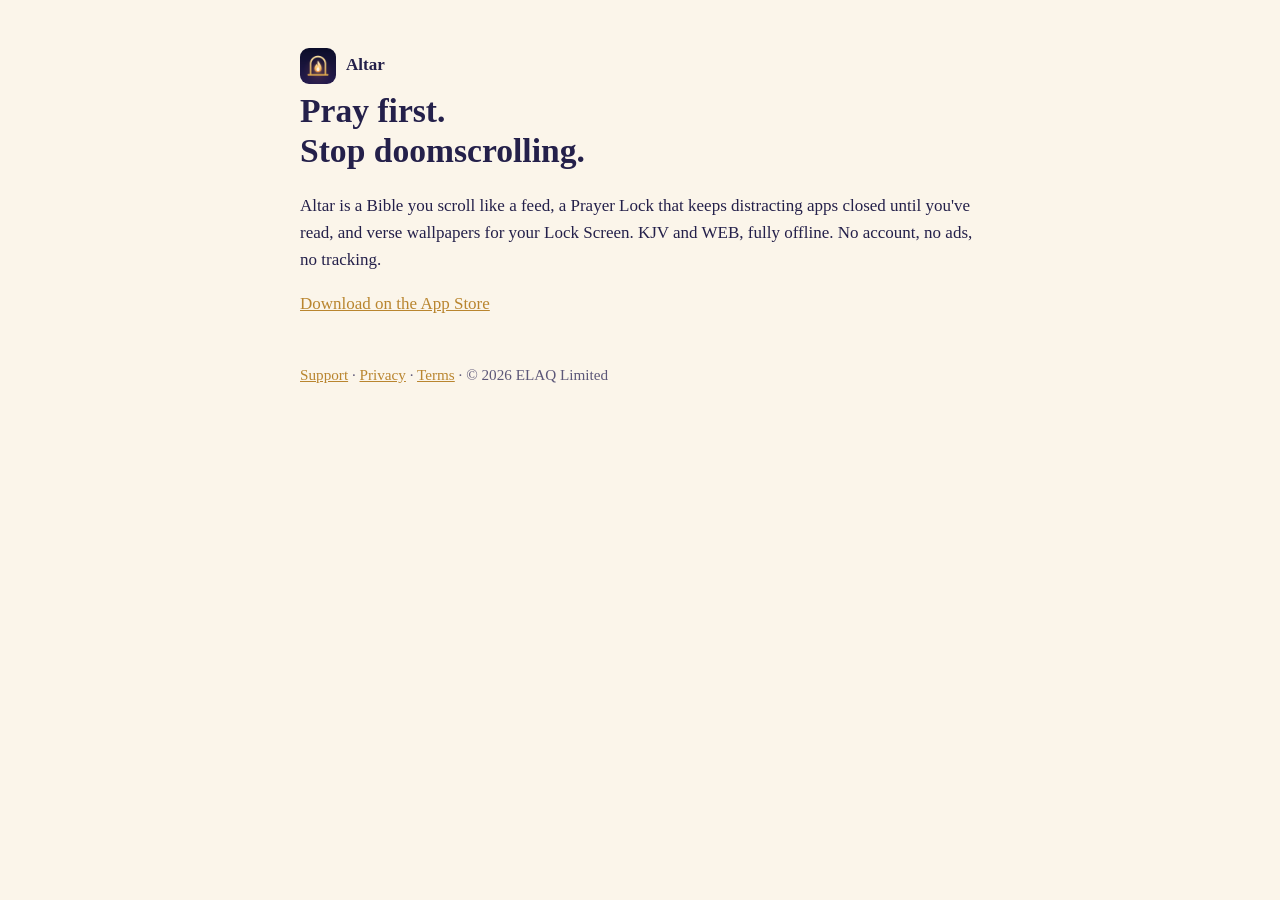
==== index.html @ 343f01c1 "Altar site: landing, support, privacy, terms" ====
<!doctype html><html lang="en"><head><meta charset="utf-8"><meta name="viewport" content="width=device-width,initial-scale=1">
<title>Altar — Pray first. Stop doomscrolling.</title><link rel="icon" href="/icon.png">
<style>
:root{--bg:#FBF5EA;--ink:#24204A;--muted:#5c5778;--gold:#B9852F}
@media (prefers-color-scheme:dark){:root{--bg:#14152E;--ink:#F6EEDC;--muted:#b7b0cf;--gold:#E0A64B}}
body{margin:0;background:var(--bg);color:var(--ink);font:17px/1.6 ui-serif,"New York",Georgia,serif}
main{max-width:680px;margin:0 auto;padding:48px 20px 80px}
h1{font-size:2.1rem;line-height:1.2;margin:.2em 0 .6em}h2{font-size:1.25rem;margin-top:2em}
a{color:var(--gold)}.muted{color:var(--muted);font-size:.95rem}header a{text-decoration:none;color:var(--ink);font-weight:600}
header img{width:36px;height:36px;border-radius:9px;vertical-align:middle;margin-right:10px}
</style></head><body><main><header><a href="/"><img src="/icon.png" alt="">Altar</a></header>
<h1>Pray first.<br>Stop doomscrolling.</h1>
<p>Altar is a Bible you scroll like a feed, a Prayer Lock that keeps distracting apps closed until you've read, and verse wallpapers for your Lock Screen. KJV and WEB, fully offline. No account, no ads, no tracking.</p>
<p><a href="https://apps.apple.com/app/id6820071184">Download on the App Store</a></p>
<p class="muted" style="margin-top:3em"><a href="/support">Support</a> · <a href="/privacy">Privacy</a> · <a href="/terms">Terms</a> · © 2026 ELAQ Limited</p></main></body></html>
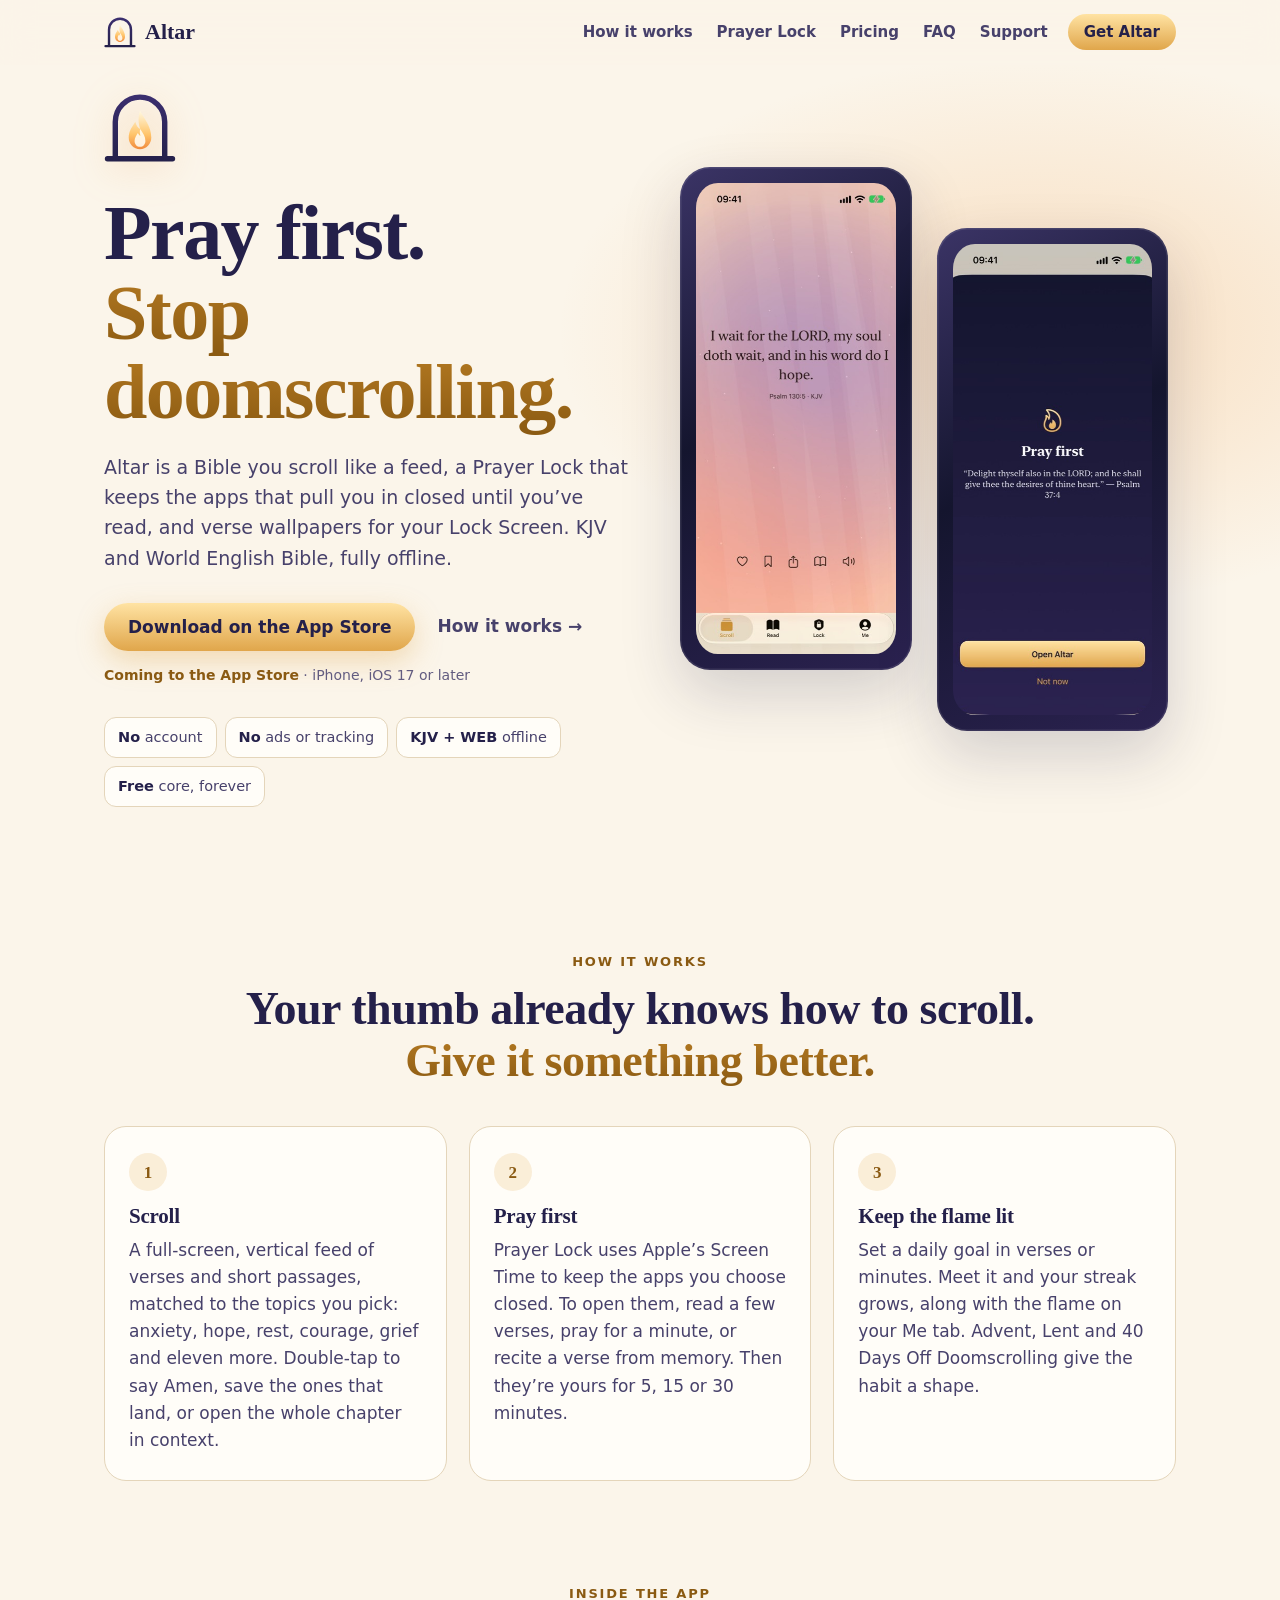
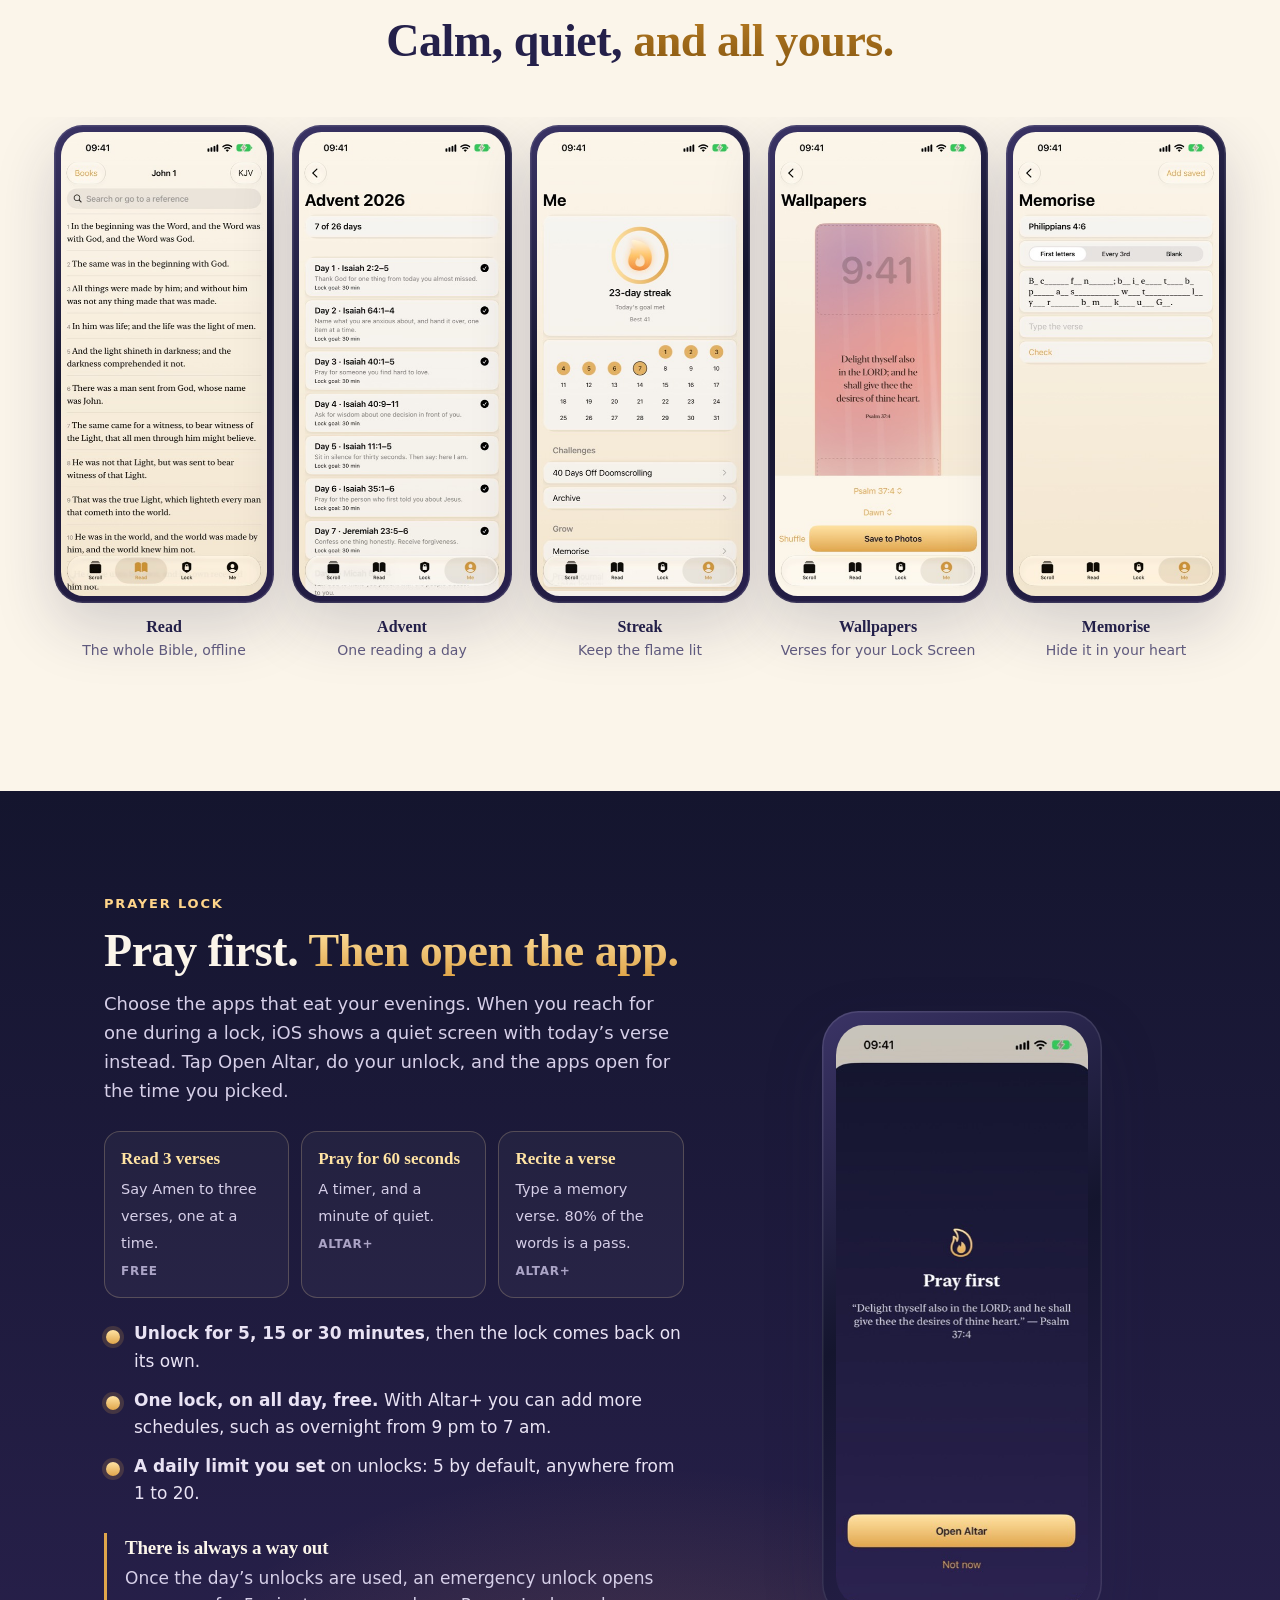
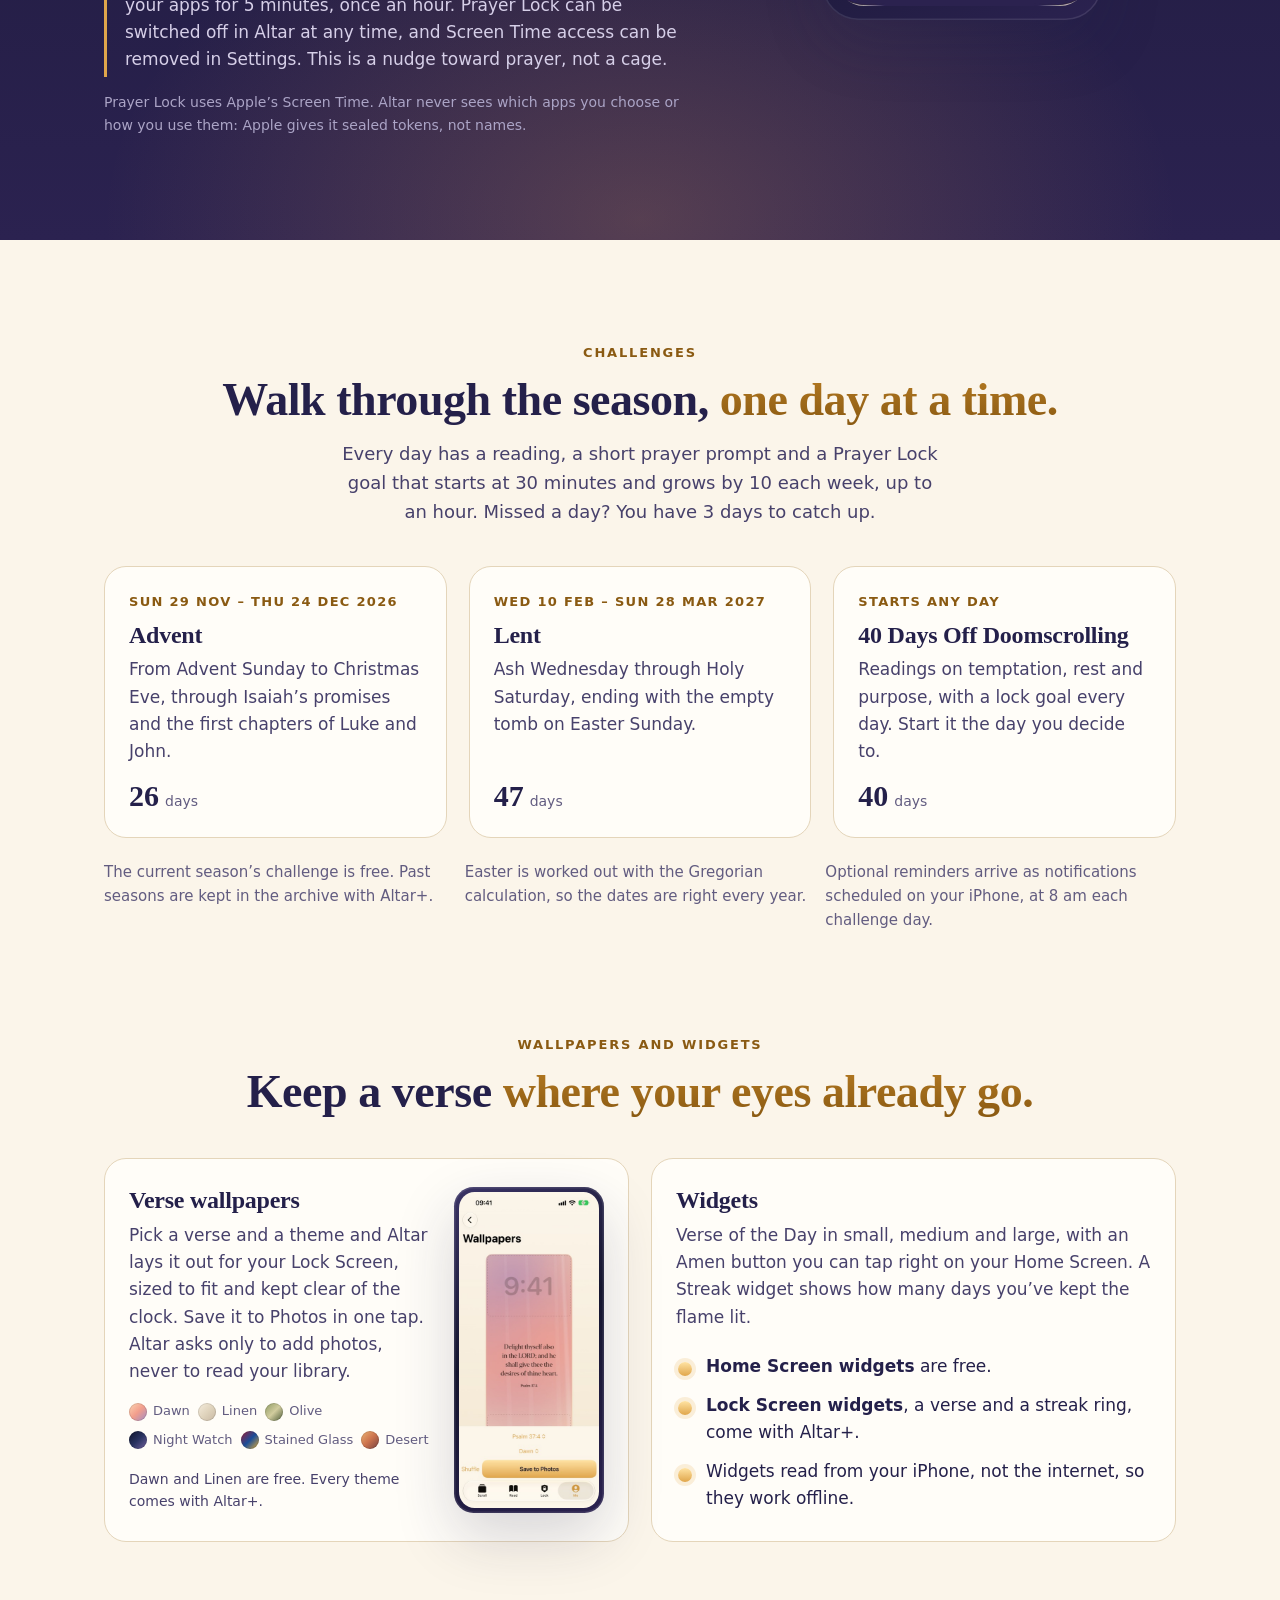
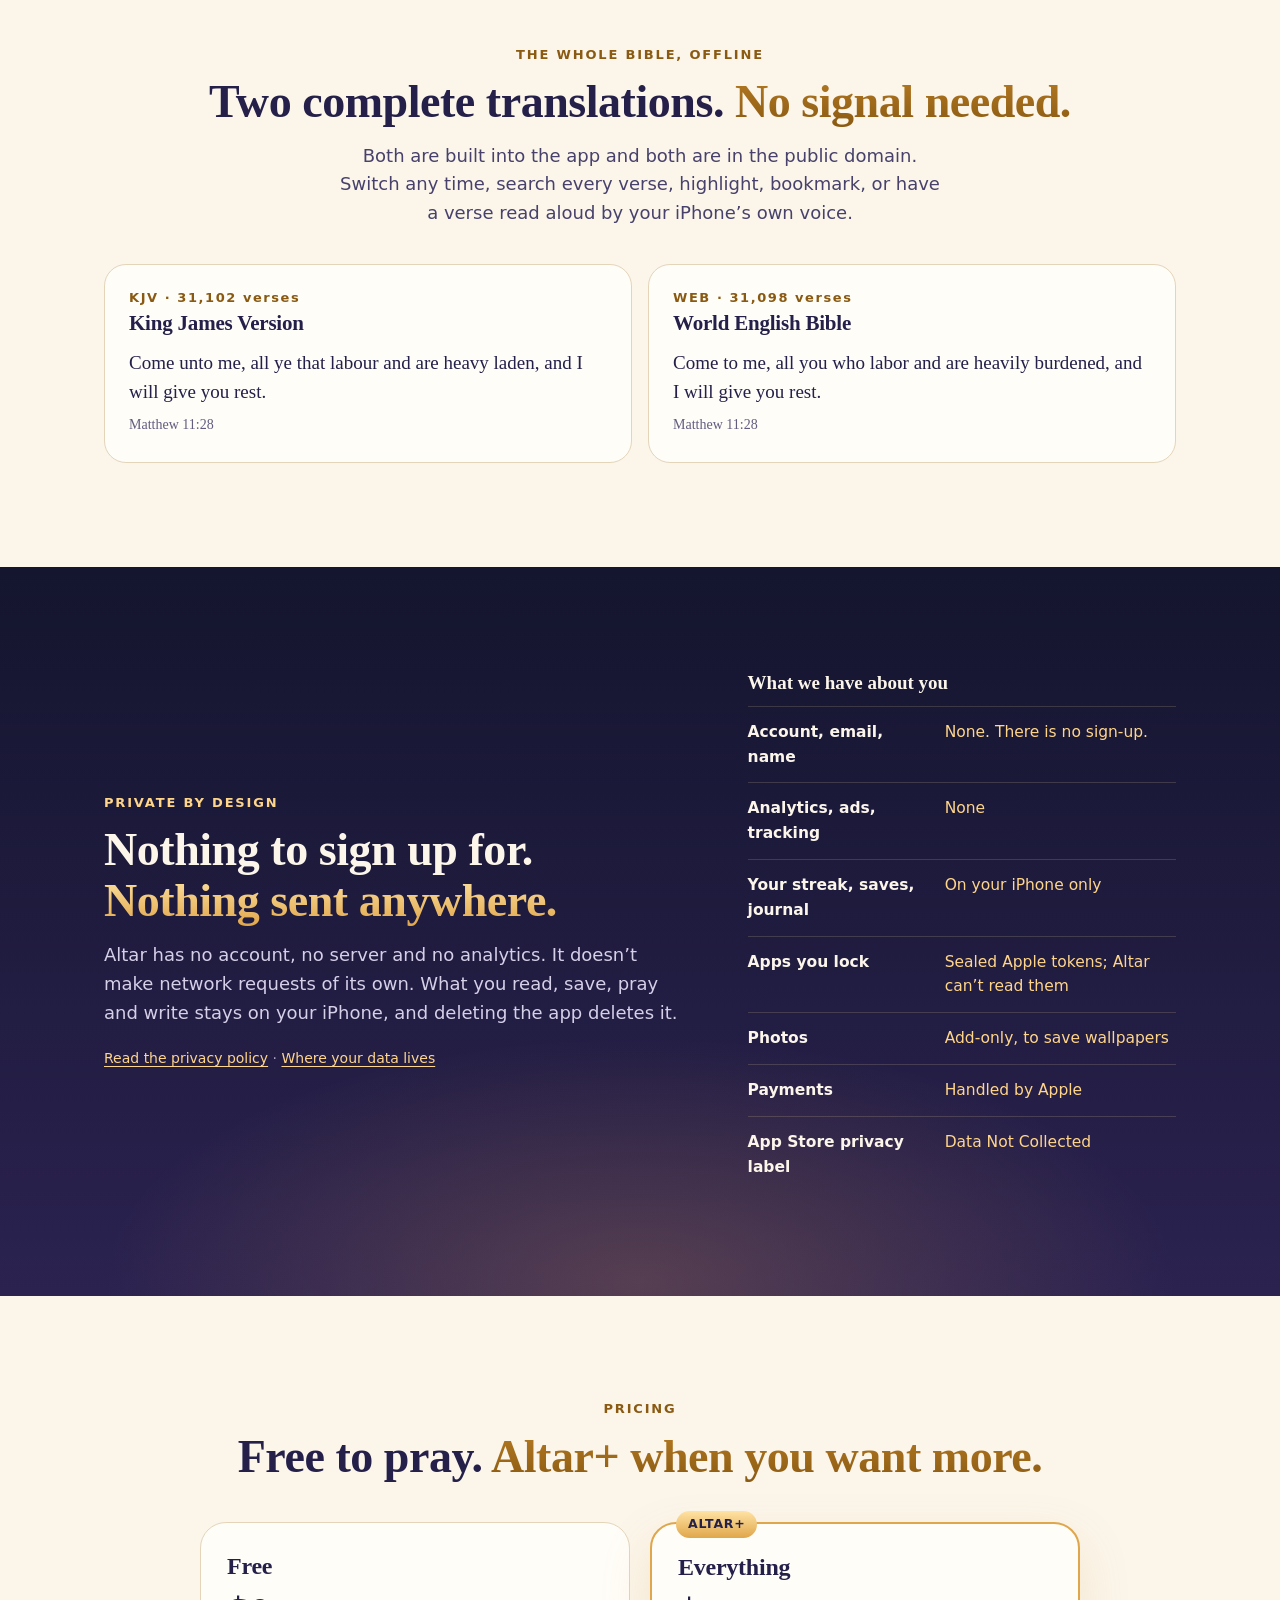
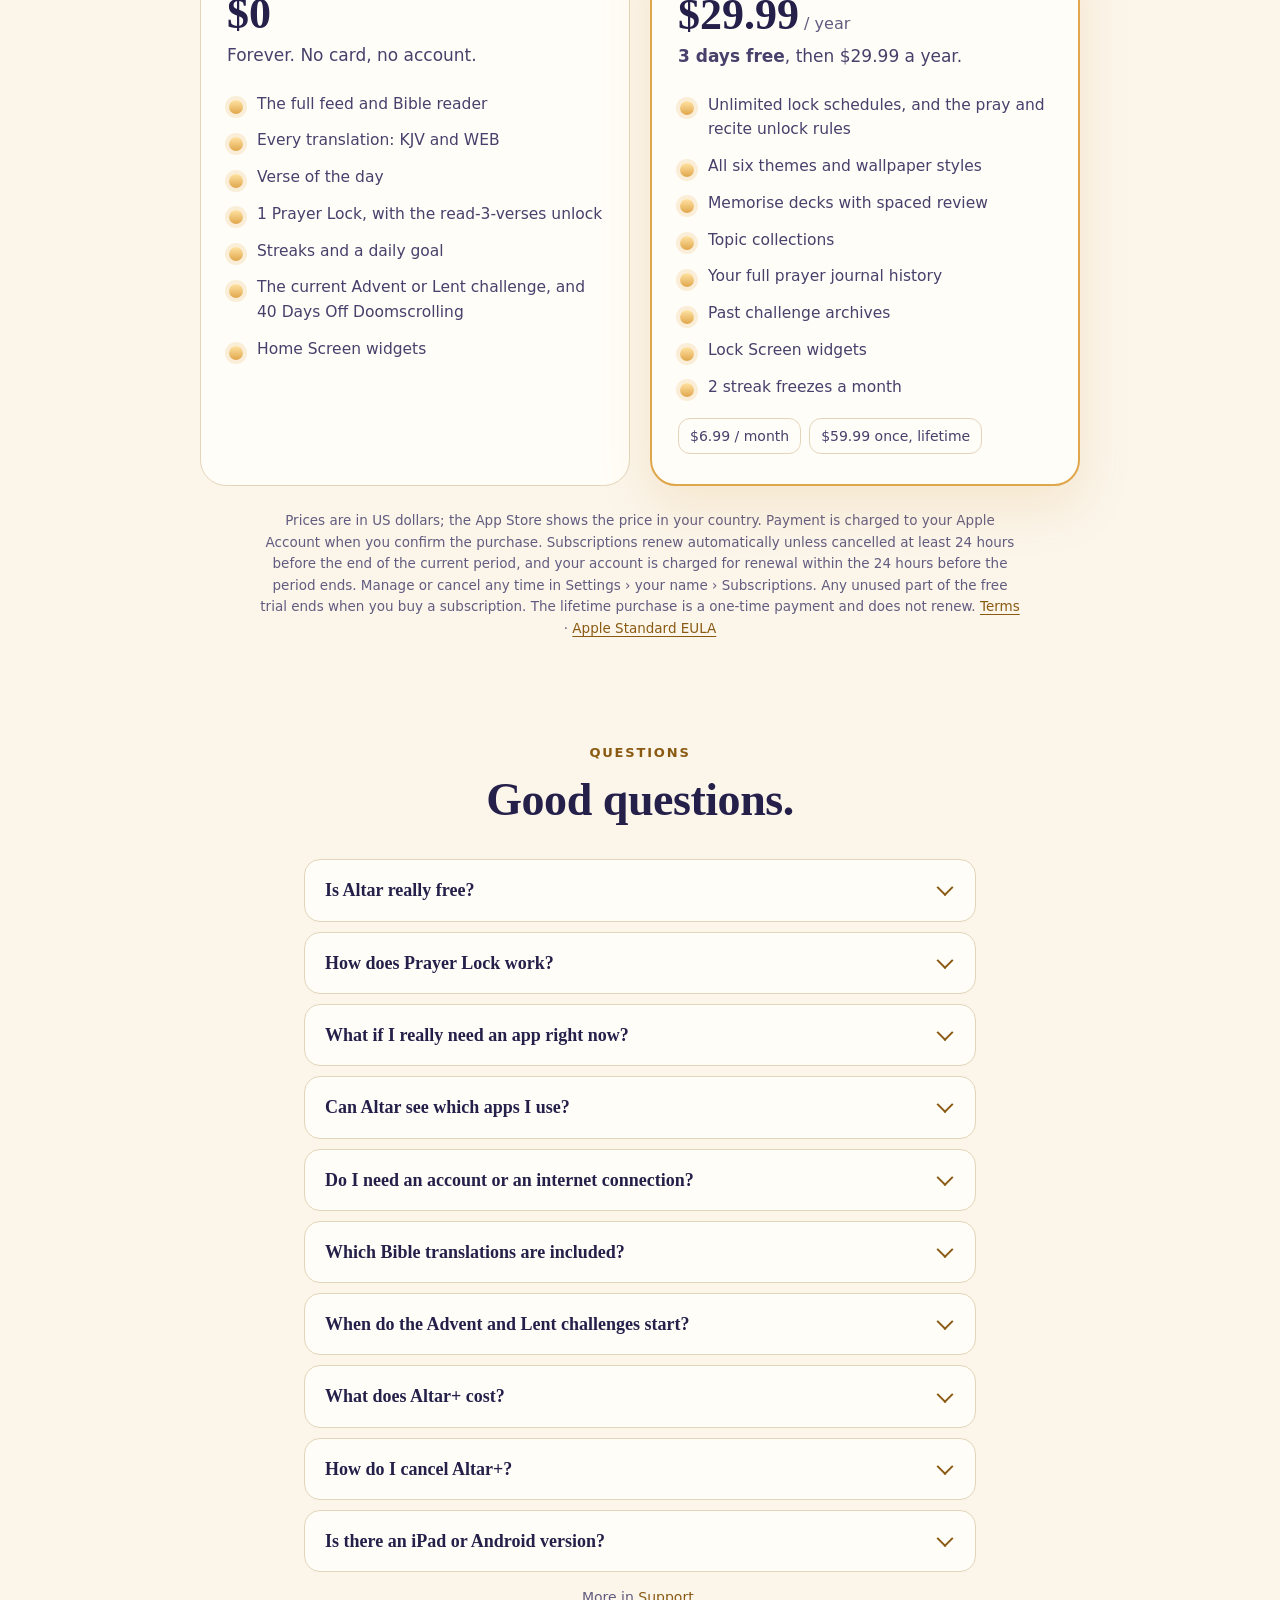
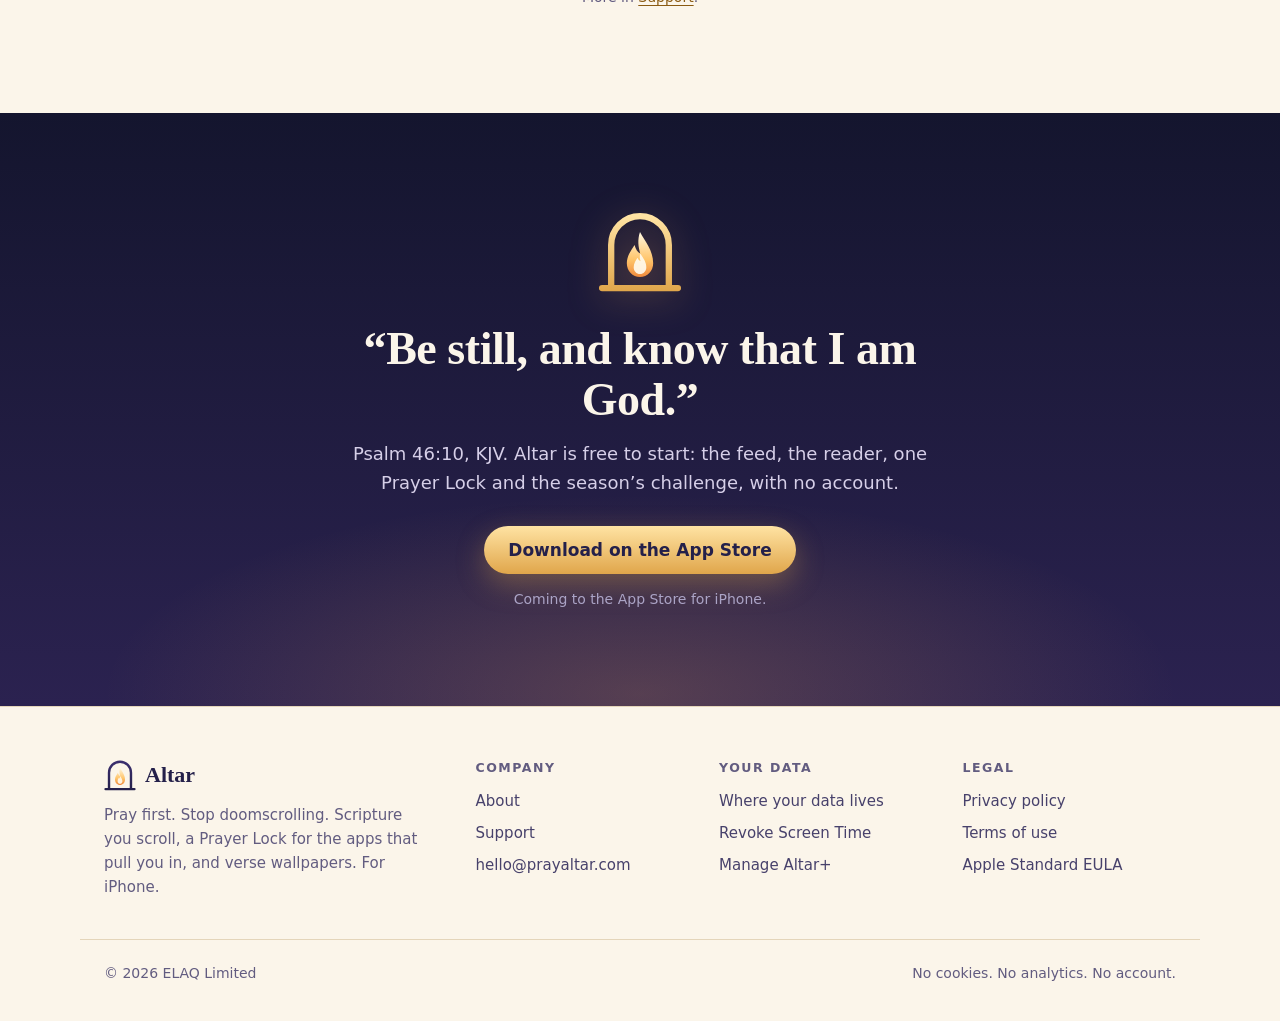
==== commit cb9ff2bf: "Full site: landing, privacy, terms, support, about, your data, 404, /get, og image" ====
--- a/index.html
+++ b/index.html
@@ -1,15 +1,481 @@
-<!doctype html><html lang="en"><head><meta charset="utf-8"><meta name="viewport" content="width=device-width,initial-scale=1">
-<title>Altar — Pray first. Stop doomscrolling.</title><link rel="icon" href="/icon.png">
-<style>
-:root{--bg:#FBF5EA;--ink:#24204A;--muted:#5c5778;--gold:#B9852F}
-@media (prefers-color-scheme:dark){:root{--bg:#14152E;--ink:#F6EEDC;--muted:#b7b0cf;--gold:#E0A64B}}
-body{margin:0;background:var(--bg);color:var(--ink);font:17px/1.6 ui-serif,"New York",Georgia,serif}
-main{max-width:680px;margin:0 auto;padding:48px 20px 80px}
-h1{font-size:2.1rem;line-height:1.2;margin:.2em 0 .6em}h2{font-size:1.25rem;margin-top:2em}
-a{color:var(--gold)}.muted{color:var(--muted);font-size:.95rem}header a{text-decoration:none;color:var(--ink);font-weight:600}
-header img{width:36px;height:36px;border-radius:9px;vertical-align:middle;margin-right:10px}
-</style></head><body><main><header><a href="/"><img src="/icon.png" alt="">Altar</a></header>
-<h1>Pray first.<br>Stop doomscrolling.</h1>
-<p>Altar is a Bible you scroll like a feed, a Prayer Lock that keeps distracting apps closed until you've read, and verse wallpapers for your Lock Screen. KJV and WEB, fully offline. No account, no ads, no tracking.</p>
-<p><a href="https://apps.apple.com/app/id6820071184">Download on the App Store</a></p>
-<p class="muted" style="margin-top:3em"><a href="/support">Support</a> · <a href="/privacy">Privacy</a> · <a href="/terms">Terms</a> · © 2026 ELAQ Limited</p></main></body></html>
+<!doctype html>
+<html lang="en">
+<head>
+<meta charset="utf-8">
+<meta name="viewport" content="width=device-width,initial-scale=1,viewport-fit=cover">
+<title>Altar — Pray first. Stop doomscrolling.</title>
+<meta name="description" content="Altar replaces doomscrolling with scripture: a Bible you scroll like a feed, a Prayer Lock that keeps distracting apps closed until you&#x27;ve read, Advent and Lent challenges, and verse wallpapers. KJV and WEB, offline. No account, no tracking.">
+<link rel="canonical" href="https://prayaltar.com/">
+<meta name="color-scheme" content="light dark">
+<meta name="theme-color" content="#FBF5EA" media="(prefers-color-scheme: light)">
+<meta name="theme-color" content="#14152E" media="(prefers-color-scheme: dark)">
+<meta property="og:type" content="website">
+<meta property="og:site_name" content="Altar">
+<meta property="og:url" content="https://prayaltar.com/">
+<meta property="og:title" content="Altar — Pray first. Stop doomscrolling.">
+<meta property="og:description" content="Altar replaces doomscrolling with scripture: a Bible you scroll like a feed, a Prayer Lock that keeps distracting apps closed until you&#x27;ve read, Advent and Lent challenges, and verse wallpapers. KJV and WEB, offline. No account, no tracking.">
+<meta property="og:image" content="https://prayaltar.com/og.png">
+<meta property="og:image:width" content="1200">
+<meta property="og:image:height" content="630">
+<meta property="og:image:alt" content="The Altar mark, a flame inside an arch, beside the words: Pray first. Stop doomscrolling.">
+<meta name="twitter:card" content="summary_large_image">
+<meta name="twitter:title" content="Altar — Pray first. Stop doomscrolling.">
+<meta name="twitter:description" content="Altar replaces doomscrolling with scripture: a Bible you scroll like a feed, a Prayer Lock that keeps distracting apps closed until you&#x27;ve read, Advent and Lent challenges, and verse wallpapers. KJV and WEB, offline. No account, no tracking.">
+<meta name="twitter:image" content="https://prayaltar.com/og.png">
+<link rel="icon" href="/favicon.png" type="image/png">
+<link rel="apple-touch-icon" href="/icon.png">
+<link rel="stylesheet" href="/assets/site.css">
+<script src="/assets/site.js" defer></script>
+<script type="application/ld+json">
+{
+ "@context": "https://schema.org",
+ "@type": "MobileApplication",
+ "name": "Altar: Bible Scroll & App Lock",
+ "alternateName": "Altar",
+ "operatingSystem": "iOS 17.0 or later",
+ "applicationCategory": "ReferenceApplication",
+ "description": "Altar replaces doomscrolling with scripture: a full-screen feed of Bible verses, a Prayer Lock that uses Apple Screen Time to keep chosen apps closed until you've read or prayed, streaks, Advent and Lent challenges, verse wallpapers and widgets. KJV and World English Bible, fully offline. No account, no ads, no tracking.",
+ "url": "https://prayaltar.com/",
+ "image": "https://prayaltar.com/icon.png",
+ "screenshot": [
+  "https://prayaltar.com/assets/shots/scroll.jpg",
+  "https://prayaltar.com/assets/shots/shield.jpg"
+ ],
+ "installUrl": "https://apps.apple.com/app/id6820071184",
+ "downloadUrl": "https://apps.apple.com/app/id6820071184",
+ "inLanguage": "en",
+ "offers": {
+  "@type": "Offer",
+  "price": "0",
+  "priceCurrency": "USD"
+ },
+ "publisher": {
+  "@type": "Organization",
+  "name": "ELAQ Limited",
+  "email": "hello@prayaltar.com",
+  "url": "https://prayaltar.com/"
+ },
+ "author": {
+  "@type": "Organization",
+  "name": "ELAQ Limited"
+ }
+}
+</script>
+<script type="application/ld+json">
+{
+ "@context": "https://schema.org",
+ "@type": "FAQPage",
+ "mainEntity": [
+  {
+   "@type": "Question",
+   "name": "Is Altar really free?",
+   "acceptedAnswer": {
+    "@type": "Answer",
+    "text": "Yes. The full feed and Bible reader in every translation, the verse of the day, one Prayer Lock, streaks, the current Advent or Lent challenge, 40 Days Off Doomscrolling and Home Screen widgets are free, with no time limit and no ads. Altar+ adds more lock rules and schedules, every theme, memorise decks, topic collections, journal history, challenge archives, Lock Screen widgets and streak freezes."
+   }
+  },
+  {
+   "@type": "Question",
+   "name": "How does Prayer Lock work?",
+   "acceptedAnswer": {
+    "@type": "Answer",
+    "text": "You give Altar permission to use Apple's Screen Time, then choose the apps that pull you in. When one of them is locked, iOS shows a “Pray first” screen with a verse. Tap Open Altar, do your unlock (read 3 verses on the free plan), and those apps open for 5, 15 or 30 minutes, whichever you chose. Then they lock again."
+   }
+  },
+  {
+   "@type": "Question",
+   "name": "What if I really need an app right now?",
+   "acceptedAnswer": {
+    "@type": "Answer",
+    "text": "You are never trapped. You can switch Prayer Lock off in Altar’s Lock tab at any time. If you’ve used all of the day’s unlocks (5 by default, adjustable from 1 to 20), an emergency unlock opens your apps for 5 minutes, once an hour. You can also remove Altar’s Screen Time access in Settings, or delete the app."
+   }
+  },
+  {
+   "@type": "Question",
+   "name": "Can Altar see which apps I use?",
+   "acceptedAnswer": {
+    "@type": "Answer",
+    "text": "No. Apple hands Altar sealed tokens for the apps you pick, not their names or your usage. Altar can ask iOS to lock those tokens, and that’s all. Your Screen Time data stays with Apple on your iPhone."
+   }
+  },
+  {
+   "@type": "Question",
+   "name": "Do I need an account or an internet connection?",
+   "acceptedAnswer": {
+    "@type": "Answer",
+    "text": "Neither. There is no sign-up of any kind, and the whole Bible is built into the app, so reading, the feed, Prayer Lock, streaks and challenges all work offline. You only need a connection to buy or restore Altar+, which goes through Apple."
+   }
+  },
+  {
+   "@type": "Question",
+   "name": "Which Bible translations are included?",
+   "acceptedAnswer": {
+    "@type": "Answer",
+    "text": "The King James Version and the World English Bible, complete, both in the public domain. You can switch between them at any time, search every verse, and highlight and bookmark as you read."
+   }
+  },
+  {
+   "@type": "Question",
+   "name": "When do the Advent and Lent challenges start?",
+   "acceptedAnswer": {
+    "@type": "Answer",
+    "text": "Advent 2026 runs from Sunday 29 November to Thursday 24 December: 26 days. Lent 2027 runs from Ash Wednesday, 10 February, through Easter Sunday, 28 March: 47 days. Each day has a reading, a prayer prompt and a Prayer Lock goal. The dates are calculated in the app each year, not hard-coded. 40 Days Off Doomscrolling can start any day."
+   }
+  },
+  {
+   "@type": "Question",
+   "name": "What does Altar+ cost?",
+   "acceptedAnswer": {
+    "@type": "Answer",
+    "text": "$29.99 a year with a 3-day free trial, $6.99 a month, or $59.99 once for lifetime access. Those are US prices; the App Store shows the price for your country."
+   }
+  },
+  {
+   "@type": "Question",
+   "name": "How do I cancel Altar+?",
+   "acceptedAnswer": {
+    "@type": "Answer",
+    "text": "On your iPhone, open Settings, tap your name, then Subscriptions, and choose Altar+. Apple handles all billing, so we never see your card. Cancel at least 24 hours before the renewal date to avoid the next charge."
+   }
+  },
+  {
+   "@type": "Question",
+   "name": "Is there an iPad or Android version?",
+   "acceptedAnswer": {
+    "@type": "Answer",
+    "text": "Not yet. Altar is for iPhone, on iOS 17 or later."
+   }
+  }
+ ]
+}
+</script>
+</head>
+<body>
+<svg class="sr" width="0" height="0" aria-hidden="true" focusable="false">
+  <defs>
+    <linearGradient id="arch-grad" x1="0" y1="268" x2="0" y2="816" gradientUnits="userSpaceOnUse"><stop offset="0" style="stop-color:var(--arch1)"/><stop offset="1" style="stop-color:var(--arch2)"/></linearGradient>
+    <linearGradient id="gold-grad" x1="0" y1="268" x2="0" y2="816" gradientUnits="userSpaceOnUse"><stop offset="0" stop-color="#FFE3A3"/><stop offset="1" stop-color="#E0A64B"/></linearGradient>
+    <linearGradient id="flame-grad" x1="0" y1="392" x2="0" y2="712" gradientUnits="userSpaceOnUse"><stop offset="0" stop-color="#FFF6DC"/><stop offset=".6" stop-color="#FFC56B"/><stop offset="1" stop-color="#F08A3C"/></linearGradient>
+    <g id="altar-flame" transform="translate(0,-26)"><path d="M512,384 C548,452 608,516 608,612 C608,668 566,712 512,712 C458,712 416,668 416,612 C416,556 446,522 472,478 C482,512 494,530 514,540 C500,494 492,440 512,384 Z" fill="url(#flame-grad)"/><path d="M514,540 C540,580 558,604 558,640 C558,668 538,690 512,690 C486,690 466,668 466,640 C466,612 482,592 494,572 C500,586 506,592 516,596 C510,578 508,560 514,540 Z" fill="#FFFBEF" opacity=".9"/></g>
+    <g id="altar-mark"><path transform="translate(0,-26)" d="M302,792 V478 A210,210 0 0 1 722,478 V792 M236,792 H788" fill="none" stroke="url(#arch-grad)" stroke-width="46" stroke-linecap="round" stroke-linejoin="round"/><use href="#altar-flame"/></g>
+    <g id="altar-mark-gold"><path transform="translate(0,-26)" d="M302,792 V478 A210,210 0 0 1 722,478 V792 M236,792 H788" fill="none" stroke="url(#gold-grad)" stroke-width="46" stroke-linecap="round" stroke-linejoin="round"/><use href="#altar-flame"/></g>
+  </defs>
+</svg>
+<a class="skip" href="#main">Skip to content</a>
+<header class="nav" id="nav">
+  <div class="wrap nav-in">
+    <a class="brand" href="/" aria-label="Altar home"><svg class="mark" viewBox="206 190 612 612" aria-hidden="true"><use href="#altar-mark"/></svg><span>Altar</span></a>
+    <nav class="links" aria-label="Sections">
+      <a href="/#how">How it works</a>
+      <a href="/#prayer-lock">Prayer Lock</a>
+      <a href="/#pricing">Pricing</a>
+      <a href="/#faq">FAQ</a>
+      <a href="/support">Support</a>
+    </nav>
+    <a class="pill small" href="/get/?ct=site-nav">Get Altar</a>
+  </div>
+</header>
+<main id="main">
+
+<!-- Hero -->
+<section class="hero">
+  <div class="wrap hero-grid">
+    <div class="hero-copy">
+      <svg class="hero-mark" viewBox="206 190 612 612" role="img" aria-label="Altar"><use href="#altar-mark"/></svg>
+      <h1>Pray first.<br><span class="gold-text">Stop doomscrolling.</span></h1>
+      <p class="lede">Altar is a Bible you scroll like a feed, a Prayer Lock that keeps the apps that pull you in closed until you’ve read, and verse wallpapers for your Lock Screen. KJV and World English Bible, fully offline.</p>
+      <div class="cta-row">
+        <a class="pill" href="/get/?ct=site-hero">Download on the App Store</a>
+        <a class="ghost" href="#how">How it works →</a>
+      </div>
+      <p class="soon"><b>Coming to the App Store</b> · iPhone, iOS 17 or later</p>
+      <ul class="facts" aria-label="At a glance">
+        <li><b>No</b> account</li>
+        <li><b>No</b> ads or tracking</li>
+        <li><b>KJV + WEB</b> offline</li>
+        <li><b>Free</b> core, forever</li>
+      </ul>
+    </div>
+    <div class="hero-art">
+      <figure class="phone"><img src="/assets/shots/scroll.jpg" width="414" height="900" fetchpriority="high" alt="Altar's Scroll feed: Psalm 130:5 in the King James Version on a soft dawn background, with Amen, save, share, read and listen buttons."></figure>
+      <figure class="phone"><img src="/assets/shots/shield.jpg" width="414" height="900" alt="The Prayer Lock screen iOS shows over a locked app: a flame, the words Pray first, Psalm 37:4, and buttons for Open Altar and Not now."></figure>
+    </div>
+  </div>
+</section>
+
+<!-- How it works -->
+<section class="band" id="how">
+  <div class="wrap">
+    <p class="eyebrow center">How it works</p>
+    <h2 class="center">Your thumb already knows how to scroll.<br><span class="gold-text">Give it something better.</span></h2>
+    <div class="steps">
+      <article class="step">
+        <span class="num">1</span>
+        <h3>Scroll</h3>
+        <p>A full-screen, vertical feed of verses and short passages, matched to the topics you pick: anxiety, hope, rest, courage, grief and eleven more. Double-tap to say Amen, save the ones that land, or open the whole chapter in context.</p>
+      </article>
+      <article class="step">
+        <span class="num">2</span>
+        <h3>Pray first</h3>
+        <p>Prayer Lock uses Apple’s Screen Time to keep the apps you choose closed. To open them, read a few verses, pray for a minute, or recite a verse from memory. Then they’re yours for 5, 15 or 30 minutes.</p>
+      </article>
+      <article class="step">
+        <span class="num">3</span>
+        <h3>Keep the flame lit</h3>
+        <p>Set a daily goal in verses or minutes. Meet it and your streak grows, along with the flame on your Me tab. Advent, Lent and 40 Days Off Doomscrolling give the habit a shape.</p>
+      </article>
+    </div>
+  </div>
+</section>
+
+<!-- Screenshots -->
+<section class="band" style="padding-top:0" aria-labelledby="shots-h">
+  <div class="wrap center">
+    <p class="eyebrow">Inside the app</p>
+    <h2 id="shots-h">Calm, quiet, <span class="gold-text">and all yours.</span></h2>
+  </div>
+  <div class="strip-wrap">
+    <div class="strip" tabindex="0" aria-label="App screenshots, scrolls sideways">
+      <figure><div class="phone"><img src="/assets/shots/read.jpg" width="414" height="900" loading="lazy" alt="The Bible reader open at John chapter 1 in the King James Version, with a search bar and a translation switcher."></div><figcaption>Read<span>The whole Bible, offline</span></figcaption></figure>
+      <figure><div class="phone"><img src="/assets/shots/advent.jpg" width="414" height="900" loading="lazy" alt="The Advent 2026 challenge: 26 days, each with a reading from Isaiah, a prayer prompt and a 30-minute lock goal."></div><figcaption>Advent<span>One reading a day</span></figcaption></figure>
+      <figure><div class="phone"><img src="/assets/shots/streak.jpg" width="414" height="900" loading="lazy" alt="The Me tab: a glowing flame inside a progress ring, a 23-day streak, today's goal met, and a calendar of the month."></div><figcaption>Streak<span>Keep the flame lit</span></figcaption></figure>
+      <figure><div class="phone"><img src="/assets/shots/wallpapers.jpg" width="414" height="900" loading="lazy" alt="The wallpaper maker showing Psalm 37:4 on a Dawn background, placed below the Lock Screen clock, with a Save to Photos button."></div><figcaption>Wallpapers<span>Verses for your Lock Screen</span></figcaption></figure>
+      <figure><div class="phone"><img src="/assets/shots/memorise.jpg" width="414" height="900" loading="lazy" alt="Memorise: Philippians 4:6 shown as first letters only, with a box to type the verse from memory."></div><figcaption>Memorise<span>Hide it in your heart</span></figcaption></figure>
+    </div>
+  </div>
+</section>
+
+<!-- Prayer Lock -->
+<section class="band night" id="prayer-lock">
+  <div class="wrap split">
+    <div>
+      <p class="eyebrow">Prayer Lock</p>
+      <h2>Pray first. <span class="gold-text">Then open the app.</span></h2>
+      <p class="sub">Choose the apps that eat your evenings. When you reach for one during a lock, iOS shows a quiet screen with today’s verse instead. Tap Open Altar, do your unlock, and the apps open for the time you picked.</p>
+      <div class="rules">
+        <div class="rule"><b>Read 3 verses</b><span>Say Amen to three verses, one at a time.</span><em>Free</em></div>
+        <div class="rule"><b>Pray for 60 seconds</b><span>A timer, and a minute of quiet.</span><em>Altar+</em></div>
+        <div class="rule"><b>Recite a verse</b><span>Type a memory verse. 80% of the words is a pass.</span><em>Altar+</em></div>
+      </div>
+      <ul class="ticks">
+        <li><b>Unlock for 5, 15 or 30 minutes</b>, then the lock comes back on its own.</li>
+        <li><b>One lock, on all day, free.</b> With Altar+ you can add more schedules, such as overnight from 9 pm to 7 am.</li>
+        <li><b>A daily limit you set</b> on unlocks: 5 by default, anywhere from 1 to 20.</li>
+      </ul>
+      <div class="wayout">
+        <h3>There is always a way out</h3>
+        <p>Once the day’s unlocks are used, an emergency unlock opens your apps for 5 minutes, once an hour. Prayer Lock can be switched off in Altar at any time, and Screen Time access can be removed in Settings. This is a nudge toward prayer, not a cage.</p>
+      </div>
+      <p class="fine">Prayer Lock uses Apple’s Screen Time. Altar never sees which apps you choose or how you use them: Apple gives it sealed tokens, not names.</p>
+    </div>
+    <figure class="phone"><img src="/assets/shots/shield.jpg" width="414" height="900" loading="lazy" alt="The Pray first screen over a locked app, showing Psalm 37:4 and buttons for Open Altar and Not now."></figure>
+  </div>
+</section>
+
+<!-- Seasons -->
+<section class="band" id="challenges">
+  <div class="wrap">
+    <p class="eyebrow center">Challenges</p>
+    <h2 class="center">Walk through the season, <span class="gold-text">one day at a time.</span></h2>
+    <p class="sub center">Every day has a reading, a short prayer prompt and a Prayer Lock goal that starts at 30 minutes and grows by 10 each week, up to an hour. Missed a day? You have 3 days to catch up.</p>
+    <div class="seasons">
+      <article class="season">
+        <p class="when">Sun 29 Nov – Thu 24 Dec 2026</p>
+        <h3>Advent</h3>
+        <p>From Advent Sunday to Christmas Eve, through Isaiah’s promises and the first chapters of Luke and John.</p>
+        <p class="len">26<small>days</small></p>
+      </article>
+      <article class="season">
+        <p class="when">Wed 10 Feb – Sun 28 Mar 2027</p>
+        <h3>Lent</h3>
+        <p>Ash Wednesday through Holy Saturday, ending with the empty tomb on Easter Sunday.</p>
+        <p class="len">47<small>days</small></p>
+      </article>
+      <article class="season">
+        <p class="when">Starts any day</p>
+        <h3>40 Days Off Doomscrolling</h3>
+        <p>Readings on temptation, rest and purpose, with a lock goal every day. Start it the day you decide to.</p>
+        <p class="len">40<small>days</small></p>
+      </article>
+    </div>
+    <div class="note-row">
+      <p>The current season’s challenge is free. Past seasons are kept in the archive with Altar+.</p>
+      <p>Easter is worked out with the Gregorian calculation, so the dates are right every year.</p>
+      <p>Optional reminders arrive as notifications scheduled on your iPhone, at 8 am each challenge day.</p>
+    </div>
+  </div>
+</section>
+
+<!-- Wallpapers and widgets -->
+<section class="band" id="wallpapers" style="padding-top:0">
+  <div class="wrap">
+    <p class="eyebrow center">Wallpapers and widgets</p>
+    <h2 class="center">Keep a verse <span class="gold-text">where your eyes already go.</span></h2>
+    <div class="panels">
+      <article class="panel">
+        <div>
+          <h3>Verse wallpapers</h3>
+          <p>Pick a verse and a theme and Altar lays it out for your Lock Screen, sized to fit and kept clear of the clock. Save it to Photos in one tap. Altar asks only to add photos, never to read your library.</p>
+          <ul class="swatches" aria-label="Themes">
+            <li><i style="background:linear-gradient(135deg,#FCD6B3,#F29E8C,#9E8CC7)"></i>Dawn</li>
+            <li><i style="background:linear-gradient(135deg,#F5EDDE,#E0D4BD,#C7B8A3)"></i>Linen</li>
+            <li><i style="background:linear-gradient(135deg,#8C9961,#D1CC9E,#4D5C38)"></i>Olive</li>
+            <li><i style="background:linear-gradient(135deg,#0D1229,#293361,#73619E)"></i>Night Watch</li>
+            <li><i style="background:linear-gradient(135deg,#9E1A33,#1A4D99,#E6AD33)"></i>Stained Glass</li>
+            <li><i style="background:linear-gradient(135deg,#EDB373,#CC734D,#734040)"></i>Desert</li>
+          </ul>
+          <p class="fine">Dawn and Linen are free. Every theme comes with Altar+.</p>
+        </div>
+        <figure class="phone"><img src="/assets/shots/wallpapers.jpg" width="414" height="900" loading="lazy" alt="A verse wallpaper preview with Psalm 37:4 below the Lock Screen clock."></figure>
+      </article>
+      <article class="panel" style="grid-template-columns:1fr">
+        <div>
+          <h3>Widgets</h3>
+          <p>Verse of the Day in small, medium and large, with an Amen button you can tap right on your Home Screen. A Streak widget shows how many days you’ve kept the flame lit.</p>
+          <ul class="ticks">
+            <li><b>Home Screen widgets</b> are free.</li>
+            <li><b>Lock Screen widgets</b>, a verse and a streak ring, come with Altar+.</li>
+            <li>Widgets read from your iPhone, not the internet, so they work offline.</li>
+          </ul>
+        </div>
+      </article>
+    </div>
+  </div>
+</section>
+
+<!-- Translations -->
+<section class="band" id="bible" style="padding-top:0">
+  <div class="wrap">
+    <p class="eyebrow center">The whole Bible, offline</p>
+    <h2 class="center">Two complete translations. <span class="gold-text">No signal needed.</span></h2>
+    <p class="sub center">Both are built into the app and both are in the public domain. Switch any time, search every verse, highlight, bookmark, or have a verse read aloud by your iPhone’s own voice.</p>
+    <div class="bibles">
+      <article class="bible">
+        <p class="abbr">KJV · 31,102 verses</p>
+        <h3>King James Version</h3>
+        <blockquote><p>Come unto me, all ye that labour and are heavy laden, and I will give you rest.</p><cite>Matthew 11:28</cite></blockquote>
+      </article>
+      <article class="bible">
+        <p class="abbr">WEB · 31,098 verses</p>
+        <h3>World English Bible</h3>
+        <blockquote><p>Come to me, all you who labor and are heavily burdened, and I will give you rest.</p><cite>Matthew 11:28</cite></blockquote>
+      </article>
+    </div>
+  </div>
+</section>
+
+<!-- Privacy -->
+<section class="band night" id="privacy">
+  <div class="wrap split">
+    <div>
+      <p class="eyebrow">Private by design</p>
+      <h2>Nothing to sign up for. <span class="gold-text">Nothing sent anywhere.</span></h2>
+      <p class="sub">Altar has no account, no server and no analytics. It doesn’t make network requests of its own. What you read, save, pray and write stays on your iPhone, and deleting the app deletes it.</p>
+      <p class="fine" style="margin-top:20px"><a href="/privacy">Read the privacy policy</a> · <a href="/data">Where your data lives</a></p>
+    </div>
+    <table class="ledger">
+      <caption>What we have about you</caption>
+      <tbody>
+        <tr><th scope="row">Account, email, name</th><td>None. There is no sign-up.</td></tr>
+        <tr><th scope="row">Analytics, ads, tracking</th><td>None</td></tr>
+        <tr><th scope="row">Your streak, saves, journal</th><td>On your iPhone only</td></tr>
+        <tr><th scope="row">Apps you lock</th><td>Sealed Apple tokens; Altar can’t read them</td></tr>
+        <tr><th scope="row">Photos</th><td>Add-only, to save wallpapers</td></tr>
+        <tr><th scope="row">Payments</th><td>Handled by Apple</td></tr>
+        <tr><th scope="row">App Store privacy label</th><td>Data Not Collected</td></tr>
+      </tbody>
+    </table>
+  </div>
+</section>
+
+<!-- Pricing -->
+<section class="band" id="pricing">
+  <div class="wrap">
+    <p class="eyebrow center">Pricing</p>
+    <h2 class="center">Free to pray. <span class="gold-text">Altar+ when you want more.</span></h2>
+    <div class="plans">
+      <article class="plan">
+        <h3>Free</h3>
+        <p class="price">$0</p>
+        <p class="alt">Forever. No card, no account.</p>
+        <ul class="ticks">
+          <li>The full feed and Bible reader</li>
+          <li>Every translation: KJV and WEB</li>
+          <li>Verse of the day</li>
+          <li>1 Prayer Lock, with the read-3-verses unlock</li>
+          <li>Streaks and a daily goal</li>
+          <li>The current Advent or Lent challenge, and 40 Days Off Doomscrolling</li>
+          <li>Home Screen widgets</li>
+        </ul>
+      </article>
+      <article class="plan featured">
+        <span class="tag">ALTAR+</span>
+        <h3>Everything</h3>
+        <p class="price">$29.99<small> / year</small></p>
+        <p class="alt"><b>3 days free</b>, then $29.99 a year.</p>
+        <ul class="ticks">
+          <li>Unlimited lock schedules, and the pray and recite unlock rules</li>
+          <li>All six themes and wallpaper styles</li>
+          <li>Memorise decks with spaced review</li>
+          <li>Topic collections</li>
+          <li>Your full prayer journal history</li>
+          <li>Past challenge archives</li>
+          <li>Lock Screen widgets</li>
+          <li>2 streak freezes a month</li>
+        </ul>
+        <div class="other-plans"><span>$6.99 / month</span><span>$59.99 once, lifetime</span></div>
+      </article>
+    </div>
+    <p class="renew">Prices are in US dollars; the App Store shows the price in your country. Payment is charged to your Apple Account when you confirm the purchase. Subscriptions renew automatically unless cancelled at least 24 hours before the end of the current period, and your account is charged for renewal within the 24 hours before the period ends. Manage or cancel any time in Settings › your name › Subscriptions. Any unused part of the free trial ends when you buy a subscription. The lifetime purchase is a one-time payment and does not renew. <a href="/terms">Terms</a> · <a href="https://www.apple.com/legal/internet-services/itunes/dev/stdeula/">Apple Standard EULA</a></p>
+  </div>
+</section>
+
+<!-- FAQ -->
+<section class="band" id="faq" style="padding-top:0">
+  <div class="wrap narrow">
+    <p class="eyebrow center">Questions</p>
+    <h2 class="center">Good questions.</h2>
+    <div class="faq">
+      <details><summary>Is Altar really free?</summary><div><p>Yes. The full feed and Bible reader in every translation, the verse of the day, one Prayer Lock, streaks, the current Advent or Lent challenge, 40 Days Off Doomscrolling and Home Screen widgets are free, with no time limit and no ads. Altar+ adds more lock rules and schedules, every theme, memorise decks, topic collections, journal history, challenge archives, Lock Screen widgets and streak freezes.</p></div></details>
+      <details><summary>How does Prayer Lock work?</summary><div><p>You give Altar permission to use Apple's Screen Time, then choose the apps that pull you in. When one of them is locked, iOS shows a “Pray first” screen with a verse. Tap Open Altar, do your unlock (read 3 verses on the free plan), and those apps open for 5, 15 or 30 minutes, whichever you chose. Then they lock again.</p></div></details>
+      <details><summary>What if I really need an app right now?</summary><div><p>You are never trapped. You can switch Prayer Lock off in Altar’s Lock tab at any time. If you’ve used all of the day’s unlocks (5 by default, adjustable from 1 to 20), an emergency unlock opens your apps for 5 minutes, once an hour. You can also remove Altar’s Screen Time access in Settings, or delete the app.</p></div></details>
+      <details><summary>Can Altar see which apps I use?</summary><div><p>No. Apple hands Altar sealed tokens for the apps you pick, not their names or your usage. Altar can ask iOS to lock those tokens, and that’s all. Your Screen Time data stays with Apple on your iPhone.</p></div></details>
+      <details><summary>Do I need an account or an internet connection?</summary><div><p>Neither. There is no sign-up of any kind, and the whole Bible is built into the app, so reading, the feed, Prayer Lock, streaks and challenges all work offline. You only need a connection to buy or restore Altar+, which goes through Apple.</p></div></details>
+      <details><summary>Which Bible translations are included?</summary><div><p>The King James Version and the World English Bible, complete, both in the public domain. You can switch between them at any time, search every verse, and highlight and bookmark as you read.</p></div></details>
+      <details><summary>When do the Advent and Lent challenges start?</summary><div><p>Advent 2026 runs from Sunday 29 November to Thursday 24 December: 26 days. Lent 2027 runs from Ash Wednesday, 10 February, through Easter Sunday, 28 March: 47 days. Each day has a reading, a prayer prompt and a Prayer Lock goal. The dates are calculated in the app each year, not hard-coded. 40 Days Off Doomscrolling can start any day.</p></div></details>
+      <details><summary>What does Altar+ cost?</summary><div><p>$29.99 a year with a 3-day free trial, $6.99 a month, or $59.99 once for lifetime access. Those are US prices; the App Store shows the price for your country.</p></div></details>
+      <details><summary>How do I cancel Altar+?</summary><div><p>On your iPhone, open Settings, tap your name, then Subscriptions, and choose Altar+. Apple handles all billing, so we never see your card. Cancel at least 24 hours before the renewal date to avoid the next charge.</p></div></details>
+      <details><summary>Is there an iPad or Android version?</summary><div><p>Not yet. Altar is for iPhone, on iOS 17 or later.</p></div></details>
+    </div>
+    <p class="fine center">More in <a href="/support">Support</a>.</p>
+  </div>
+</section>
+
+<!-- Final CTA -->
+<section class="final night" id="get">
+  <div class="wrap center narrow">
+    <svg class="hero-mark" viewBox="206 190 612 612" aria-hidden="true"><use href="#altar-mark-gold"/></svg>
+    <h2>“Be still, and know that I am God.”</h2>
+    <p class="sub">Psalm 46:10, KJV. Altar is free to start: the feed, the reader, one Prayer Lock and the season’s challenge, with no account.</p>
+    <div class="cta-row" style="margin-top:28px">
+      <a class="pill" href="/get/?ct=site-footer">Download on the App Store</a>
+    </div>
+    <p class="fine">Coming to the App Store for iPhone.</p>
+  </div>
+</section>
+
+</main>
+<footer class="foot">
+  <div class="wrap foot-grid">
+    <div class="foot-brand">
+      <a class="brand" href="/"><svg class="mark" viewBox="206 190 612 612" aria-hidden="true"><use href="#altar-mark"/></svg><span>Altar</span></a>
+      <p>Pray first. Stop doomscrolling. Scripture you scroll, a Prayer Lock for the apps that pull you in, and verse wallpapers. For iPhone.</p>
+    </div>
+    <nav aria-label="Company"><h2>Company</h2><a href="/about">About</a><a href="/support">Support</a><a href="mailto:hello@prayaltar.com">hello@prayaltar.com</a></nav>
+    <nav aria-label="Your data"><h2>Your data</h2><a href="/data">Where your data lives</a><a href="/data#screen-time">Revoke Screen Time</a><a href="/data#subscriptions">Manage Altar+</a></nav>
+    <nav aria-label="Legal"><h2>Legal</h2><a href="/privacy">Privacy policy</a><a href="/terms">Terms of use</a><a href="https://www.apple.com/legal/internet-services/itunes/dev/stdeula/">Apple Standard EULA</a></nav>
+  </div>
+  <div class="wrap foot-base"><p>© 2026 ELAQ Limited</p><p>No cookies. No analytics. No account.</p></div>
+</footer>
+</body>
+</html>
--- a/assets/site.css
+++ b/assets/site.css
@@ -0,0 +1,266 @@
+/* prayaltar.com — palette and type from brand/BRAND.md. No web fonts, no external requests. */
+:root{
+  --bg:#FBF5EA;--bg2:#F3E6CF;--surface:#FFFDF8;--line:#E4D5BA;
+  --ink:#24204A;--dim:#47416B;--mute:#625C80;
+  --accent:#8A5A12;--accent-soft:rgba(224,166,75,.18);
+  --arch1:#3A2E6E;--arch2:#24204A;
+  --night-a:#14152E;--night-b:#2B2250;
+  --gold-a:#FFE3A3;--gold-b:#E0A64B;
+  --gold:linear-gradient(180deg,#FFE3A3,#E0A64B);
+  --shadow:0 24px 60px rgba(36,32,74,.18);
+  --nav-bg:rgba(251,245,234,.82);
+  --serif:ui-serif,"New York","Iowan Old Style","Palatino Linotype",Georgia,serif;
+  --sans:-apple-system,BlinkMacSystemFont,"SF Pro Text","Segoe UI",system-ui,Roboto,"Helvetica Neue",Arial,sans-serif;
+  --r:22px;
+  color-scheme:light dark;
+}
+@media (prefers-color-scheme:dark){
+  :root{
+    --bg:#14152E;--bg2:#1A1A3B;--surface:#201E45;--line:#363160;
+    --ink:#FBF5EA;--dim:#D6CFE8;--mute:#ABA4C6;
+    --accent:#FFD58A;--accent-soft:rgba(255,213,138,.12);
+    --arch1:#FFE3A3;--arch2:#E0A64B;
+    --shadow:0 30px 70px rgba(0,0,0,.5);
+    --nav-bg:rgba(20,21,46,.8);
+  }
+}
+*{box-sizing:border-box}
+html{scroll-behavior:smooth;scroll-padding-top:76px;-webkit-text-size-adjust:100%}
+@media (prefers-reduced-motion:reduce){html{scroll-behavior:auto}*{animation:none!important;transition:none!important}}
+html,body{margin:0}
+body{background:var(--bg);color:var(--ink);font:17px/1.6 var(--sans);-webkit-font-smoothing:antialiased;overflow-x:hidden}
+img{display:block;max-width:100%;height:auto}
+a{color:var(--accent);text-underline-offset:3px}
+h1,h2,h3{font-family:var(--serif);font-weight:600;line-height:1.12;letter-spacing:-.01em;margin:0;color:var(--ink)}
+h2{font-size:clamp(30px,4.4vw,46px);margin-bottom:14px}
+h3{font-size:21px}
+p{margin:0}
+:focus-visible{outline:3px solid var(--gold-b);outline-offset:3px;border-radius:6px}
+.wrap{max-width:1120px;margin:0 auto;padding:0 16px}
+@media (min-width:600px){.wrap{padding:0 24px}}
+.narrow{max-width:720px;margin-left:auto;margin-right:auto}
+.center{text-align:center}
+.sr{position:absolute;width:1px;height:1px;overflow:hidden;clip:rect(0 0 0 0);white-space:nowrap}
+.skip{position:absolute;left:-999px;top:8px;z-index:99;background:var(--ink);color:var(--bg);padding:8px 14px;border-radius:10px}
+.skip:focus{left:8px}
+.eyebrow{font:700 13px/1.4 var(--sans);letter-spacing:.14em;text-transform:uppercase;color:var(--accent);margin-bottom:12px}
+.sub{color:var(--dim);font-size:18px;max-width:600px}
+.center .sub,.sub.center{margin-left:auto;margin-right:auto}
+.fine{color:var(--mute);font-size:14px;margin-top:14px}
+.band{padding:72px 0}
+@media (min-width:900px){.band{padding:104px 0}}
+.gold-text{background:var(--gold);-webkit-background-clip:text;background-clip:text;color:transparent}
+@media (prefers-color-scheme:light){.gold-text{background:linear-gradient(180deg,#B57A22,#8A5A12);-webkit-background-clip:text;background-clip:text}}
+
+/* Buttons */
+.pill{display:inline-flex;align-items:center;justify-content:center;gap:10px;padding:14px 24px;border-radius:999px;border:0;
+  background:var(--gold);color:#24204A;font:700 17px/1.2 var(--sans);text-decoration:none;cursor:pointer;
+  box-shadow:0 10px 28px rgba(224,166,75,.35);transition:transform .15s ease,box-shadow .15s ease}
+.pill:hover{transform:translateY(-1px);box-shadow:0 14px 34px rgba(224,166,75,.45)}
+.pill svg{width:20px;height:20px;flex:none}
+.pill.small{padding:9px 16px;font-size:15px;box-shadow:none}
+.ghost{color:var(--dim);font-weight:600;text-decoration:none;padding:12px 6px}
+.ghost:hover{color:var(--ink)}
+.cta-row{display:flex;flex-wrap:wrap;gap:10px 16px;align-items:center}
+.center .cta-row,.cta-row.center{justify-content:center}
+.soon{font-size:14px;color:var(--mute);margin-top:12px}
+.soon b{color:var(--accent);font-weight:700}
+
+/* Mark */
+.mark{width:32px;height:32px;flex:none}
+.mark .arch{stroke:url(#arch-grad)}
+
+/* Nav */
+.nav{position:sticky;top:0;z-index:50;background:var(--nav-bg);-webkit-backdrop-filter:blur(16px) saturate(1.3);backdrop-filter:blur(16px) saturate(1.3);border-bottom:1px solid transparent;transition:border-color .2s}
+.nav.scrolled{border-color:var(--line)}
+.nav-in{display:flex;align-items:center;gap:20px;height:64px}
+.brand{display:flex;align-items:center;gap:9px;font:600 22px/1 var(--serif);color:var(--ink);text-decoration:none}
+.links{display:none;gap:24px;margin-left:auto}
+.links a{text-decoration:none;color:var(--dim);font-weight:600;font-size:15px}
+.links a:hover{color:var(--ink)}
+.nav .pill{margin-left:auto}
+@media (min-width:860px){.links{display:flex}.nav .pill{margin-left:0}}
+
+/* Hero */
+.hero{position:relative;padding:40px 0 56px;overflow:hidden;isolation:isolate}
+.hero::before{content:"";position:absolute;inset:-180px -20% auto;height:860px;z-index:-1;pointer-events:none;
+  background:radial-gradient(38% 46% at 72% 52%,rgba(242,166,90,.30),transparent 70%)}
+.hero-grid{display:grid;gap:40px;align-items:center}
+@media (min-width:900px){.hero-grid{grid-template-columns:1.05fr 1fr;min-height:min(720px,calc(100vh - 64px))}.hero{padding:24px 0 40px}}
+.hero-mark{width:72px;height:72px;margin-bottom:22px;filter:drop-shadow(0 6px 18px rgba(242,166,90,.35))}
+h1{font-size:clamp(44px,7vw,78px);line-height:1.02;letter-spacing:-.02em;margin-bottom:20px}
+.lede{font-size:19px;color:var(--dim);max-width:540px;margin-bottom:28px}
+.facts{list-style:none;padding:0;margin:30px 0 0;display:flex;flex-wrap:wrap;gap:8px}
+.facts li{padding:8px 13px;border:1px solid var(--line);border-radius:12px;background:var(--surface);color:var(--dim);font-size:14.5px}
+.facts b{color:var(--ink)}
+
+/* Phones */
+.phone{margin:0;position:relative;width:100%;aspect-ratio:414/900;border-radius:13%/6%;padding:3.2%;
+  background:linear-gradient(150deg,#3b3466,#14152E 45%,#2B2250);box-shadow:var(--shadow),inset 0 0 0 1.5px rgba(255,255,255,.1)}
+.phone img{width:100%;height:100%;object-fit:cover;border-radius:11%/5.2%;background:#14152E}
+.hero-art{position:relative;display:flex;justify-content:center;gap:5%;align-items:flex-start;max-width:520px;margin:0 auto;width:100%}
+.hero-art .phone{width:46%}
+.hero-art .phone:nth-child(2){margin-top:12%}
+
+/* Steps */
+.steps{display:grid;gap:16px;margin-top:40px;counter-reset:step}
+@media (min-width:780px){.steps{grid-template-columns:repeat(3,1fr);gap:22px}}
+.step{background:var(--surface);border:1px solid var(--line);border-radius:var(--r);padding:26px 24px}
+.step .num{display:inline-grid;place-items:center;width:38px;height:38px;border-radius:50%;background:var(--accent-soft);color:var(--accent);font:700 17px/1 var(--serif);margin-bottom:14px}
+.step h3{margin-bottom:8px}
+.step p{color:var(--dim)}
+
+/* Screenshot strip */
+.strip-wrap{overflow:hidden}
+.strip{display:flex;gap:18px;overflow-x:auto;scroll-snap-type:x mandatory;padding:8px 16px 26px;margin-top:36px;scrollbar-width:thin;-webkit-overflow-scrolling:touch}
+@media (min-width:1120px){.strip{justify-content:center}}
+.strip figure{margin:0;flex:0 0 200px;scroll-snap-align:center;text-align:center}
+@media (min-width:600px){.strip figure{flex-basis:220px}}
+.strip figcaption{margin-top:14px;font:600 16px/1.3 var(--serif);color:var(--ink)}
+.strip figcaption span{display:block;font:400 14px/1.4 var(--sans);color:var(--mute);margin-top:3px}
+
+/* Night bands (always dark, both themes) */
+.night{background:linear-gradient(180deg,var(--night-a),var(--night-b));color:#FBF5EA;position:relative;overflow:hidden;isolation:isolate}
+.night::before{content:"";position:absolute;inset:auto -10% -30% -10%;height:80%;z-index:-1;background:radial-gradient(50% 60% at 50% 60%,rgba(242,166,90,.22),transparent 70%)}
+.night h2,.night h3{color:#FBF5EA}
+.night .sub,.night p{color:#D6CFE8}
+.night .eyebrow{color:#FFD58A}
+.night .gold-text{background:var(--gold);-webkit-background-clip:text;background-clip:text;color:transparent}
+.night a:not(.pill){color:#FFD58A}
+.night .fine{color:#ABA4C6}
+
+/* Split layouts */
+.split{display:grid;gap:44px;align-items:center}
+@media (min-width:880px){.split{grid-template-columns:1.15fr .85fr;gap:64px}.split.flip{grid-template-columns:.85fr 1.15fr}.split.flip>:first-child{order:2}}
+.split .phone{max-width:280px;margin:0 auto}
+.ticks{list-style:none;padding:0;margin:22px 0 0;display:grid;gap:12px}
+.ticks li{position:relative;padding-left:30px}
+.ticks li::before{content:"";position:absolute;left:2px;top:.55em;width:14px;height:14px;border-radius:50%;background:var(--gold);box-shadow:0 0 0 4px var(--accent-soft)}
+.ticks b{color:inherit}
+.night .ticks li{color:#E9E3F4}
+.rules{display:grid;gap:12px;margin:26px 0 0}
+@media (min-width:560px){.rules{grid-template-columns:repeat(3,1fr)}}
+.rule{border:1px solid rgba(255,227,163,.22);background:rgba(255,255,255,.04);border-radius:16px;padding:16px}
+.rule b{display:block;font:600 17px/1.3 var(--serif);color:#FFE3A3;margin-bottom:4px}
+.rule span{font-size:14.5px;color:#D6CFE8}
+.rule em{font-style:normal;font-size:12px;font-weight:700;letter-spacing:.06em;text-transform:uppercase;color:#ABA4C6;display:block;margin-top:6px}
+.wayout{margin-top:26px;border-left:3px solid #E0A64B;padding:4px 0 4px 18px}
+.wayout h3{font-size:19px;margin-bottom:6px}
+
+/* Seasons */
+.seasons{display:grid;gap:16px;margin-top:40px}
+@media (min-width:820px){.seasons{grid-template-columns:repeat(3,1fr);gap:22px}}
+.season{background:var(--surface);border:1px solid var(--line);border-radius:var(--r);padding:26px 24px;display:flex;flex-direction:column}
+.season .when{font:700 13px/1.4 var(--sans);letter-spacing:.1em;text-transform:uppercase;color:var(--accent);margin-bottom:10px}
+.season h3{font-size:24px;margin-bottom:8px}
+.season p{color:var(--dim)}
+.season .len{margin-top:auto;padding-top:16px;font:600 30px/1 var(--serif);color:var(--ink)}
+.season .len small{font:500 14px/1 var(--sans);color:var(--mute);margin-left:6px}
+.note-row{display:grid;gap:10px;margin-top:22px}
+@media (min-width:780px){.note-row{grid-template-columns:repeat(3,1fr)}}
+.note-row p{font-size:15px;color:var(--mute)}
+
+/* Panels */
+.panels{display:grid;gap:22px;margin-top:40px}
+@media (min-width:880px){.panels{grid-template-columns:1fr 1fr}}
+.panel{background:var(--surface);border:1px solid var(--line);border-radius:var(--r);padding:28px 24px;display:grid;gap:22px}
+@media (min-width:520px){.panel{grid-template-columns:1fr 150px;align-items:center}}
+.panel .phone{max-width:170px;margin:0 auto}
+.panel h3{font-size:24px;margin-bottom:8px}
+.panel p{color:var(--dim)}
+.swatches{display:flex;flex-wrap:wrap;gap:8px;margin-top:16px;padding:0;list-style:none}
+.swatches li{display:flex;align-items:center;gap:6px;font-size:13px;color:var(--mute)}
+.swatches i{width:18px;height:18px;border-radius:50%;box-shadow:inset 0 0 0 1px rgba(0,0,0,.12)}
+
+/* Translations */
+.bibles{display:grid;gap:16px;margin-top:36px}
+@media (min-width:720px){.bibles{grid-template-columns:1fr 1fr}}
+.bible{border:1px solid var(--line);background:var(--surface);border-radius:var(--r);padding:26px 24px}
+.bible .abbr{font:700 13px/1 var(--sans);letter-spacing:.12em;color:var(--accent)}
+.bible h3{margin:8px 0 12px}
+.bible blockquote{margin:0;font:400 19px/1.55 var(--serif);color:var(--ink)}
+.bible cite{display:block;margin-top:8px;font-style:normal;font-size:14px;color:var(--mute)}
+
+/* Privacy ledger */
+.ledger{width:100%;border-collapse:collapse;font-size:15.5px}
+.ledger caption{text-align:left;font:600 19px/1.3 var(--serif);color:#FBF5EA;padding-bottom:10px}
+.ledger th,.ledger td{text-align:left;padding:13px 0;border-top:1px solid rgba(255,227,163,.16);vertical-align:top}
+.ledger th{font-weight:600;color:#FBF5EA;padding-right:16px;width:46%}
+.ledger td{color:#FFD58A}
+
+/* Pricing */
+.plans{display:grid;gap:20px;margin:40px auto 0;max-width:880px}
+@media (min-width:760px){.plans{grid-template-columns:1fr 1fr}}
+.plan{position:relative;background:var(--surface);border:1px solid var(--line);border-radius:26px;padding:30px 26px}
+.plan.featured{border:2px solid var(--gold-b);box-shadow:0 20px 50px rgba(224,166,75,.18)}
+.plan .tag{position:absolute;top:-13px;left:24px;background:var(--gold);color:#24204A;font:700 12.5px/1 var(--sans);letter-spacing:.06em;padding:7px 12px;border-radius:999px}
+.plan h3{font-size:24px}
+.price{font:600 44px/1.1 var(--serif);margin-top:10px;color:var(--ink)}
+.price small{font:500 16px/1 var(--sans);color:var(--mute)}
+.plan .alt{color:var(--dim);margin-top:4px}
+.plan .ticks li{font-size:15.5px;color:var(--dim)}
+.other-plans{display:flex;flex-wrap:wrap;gap:8px;margin-top:18px}
+.other-plans span{border:1px solid var(--line);border-radius:12px;padding:6px 11px;font-size:14px;color:var(--dim)}
+.renew{max-width:760px;margin:24px auto 0;text-align:center;color:var(--mute);font-size:13.5px}
+
+/* FAQ */
+.faq{margin-top:34px;display:grid;gap:10px}
+.faq details{background:var(--surface);border:1px solid var(--line);border-radius:16px;padding:0 20px}
+.faq summary{list-style:none;cursor:pointer;padding:18px 30px 18px 0;font:600 18px/1.35 var(--serif);position:relative;color:var(--ink)}
+.faq summary::-webkit-details-marker{display:none}
+.faq summary::after{content:"";position:absolute;right:4px;top:50%;width:10px;height:10px;border-right:2px solid var(--accent);border-bottom:2px solid var(--accent);transform:translateY(-70%) rotate(45deg);transition:transform .2s}
+.faq details[open] summary::after{transform:translateY(-30%) rotate(225deg)}
+.faq details>div{padding:0 0 18px;color:var(--dim)}
+.faq details>div p+p{margin-top:10px}
+
+/* Final */
+.final{padding:96px 0}
+.final .hero-mark{width:84px;height:84px;margin:0 auto 22px}
+
+/* Footer */
+.foot{border-top:1px solid var(--line);padding:52px 0 36px;font-size:15px}
+.foot-grid{display:grid;gap:30px;grid-template-columns:1fr 1fr}
+@media (min-width:820px){.foot-grid{grid-template-columns:1.6fr 1fr 1fr 1fr}}
+.foot-brand{grid-column:1/-1}
+@media (min-width:820px){.foot-brand{grid-column:auto}}
+.foot-brand p{color:var(--mute);margin-top:12px;max-width:320px}
+.foot nav{display:flex;flex-direction:column;gap:8px}
+.foot nav h2{font:700 12.5px/1.4 var(--sans);letter-spacing:.12em;text-transform:uppercase;color:var(--mute);margin:0 0 4px}
+.foot nav a{color:var(--dim);text-decoration:none}
+.foot nav a:hover{color:var(--ink);text-decoration:underline}
+.foot-base{display:flex;flex-wrap:wrap;gap:8px 24px;justify-content:space-between;margin-top:40px;padding-top:22px;border-top:1px solid var(--line);color:var(--mute);font-size:14px}
+
+/* Document pages (privacy, terms, support, about, data) */
+.page-hero{padding:56px 0 18px}
+.page-hero h1{font-size:clamp(38px,6vw,58px);margin-bottom:12px}
+.page-hero .sub{margin-top:6px}
+.meta{color:var(--mute);font-size:15px;margin-top:10px}
+.doc{padding:20px 0 88px}
+.doc h2{font-size:clamp(24px,3vw,30px);margin:48px 0 12px;scroll-margin-top:80px}
+.doc h3{font-size:19px;margin:28px 0 8px}
+.doc p,.doc li{color:var(--dim)}
+.doc p+p{margin-top:14px}
+.doc ul,.doc ol{padding-left:22px;margin:12px 0}
+.doc li+li{margin-top:7px}
+.doc strong{color:var(--ink)}
+.summary{background:var(--surface);border:1px solid var(--line);border-left:4px solid var(--gold-b);border-radius:16px;padding:22px 22px;margin-top:24px}
+.summary p{color:var(--ink)}
+.toc{background:var(--surface);border:1px solid var(--line);border-radius:16px;padding:18px 22px;margin-top:28px}
+.toc h2{font:700 12.5px/1.4 var(--sans)!important;letter-spacing:.12em;text-transform:uppercase;color:var(--mute);margin:0 0 8px!important}
+.toc ol{margin:0;padding-left:20px;columns:1}
+@media (min-width:640px){.toc ol{columns:2;column-gap:32px}}
+.toc li{margin:0 0 6px;break-inside:avoid}
+.toc a{color:var(--dim);text-decoration:none}
+.toc a:hover{color:var(--ink);text-decoration:underline}
+.callout{background:var(--accent-soft);border-radius:16px;padding:18px 20px;margin:18px 0}
+.callout p{color:var(--ink)}
+.contact-card{display:flex;flex-wrap:wrap;align-items:center;justify-content:space-between;gap:16px;background:var(--surface);border:1px solid var(--line);border-radius:20px;padding:22px 24px;margin-top:28px}
+.contact-card p{color:var(--dim)}
+.contact-card strong{display:block;font:600 20px/1.3 var(--serif);color:var(--ink)}
+.principles{display:grid;gap:14px;margin-top:20px;list-style:none;padding:0}
+@media (min-width:640px){.principles{grid-template-columns:1fr 1fr}}
+.principles li{background:var(--surface);border:1px solid var(--line);border-radius:18px;padding:20px 20px;margin:0!important}
+.principles b{display:block;font:600 19px/1.3 var(--serif);color:var(--ink);margin-bottom:4px}
+.lost{padding:90px 0 110px}
+.lost .hero-mark{width:96px;height:96px;margin:0 auto 26px}
+.lost h1{font-size:clamp(40px,6vw,64px)}
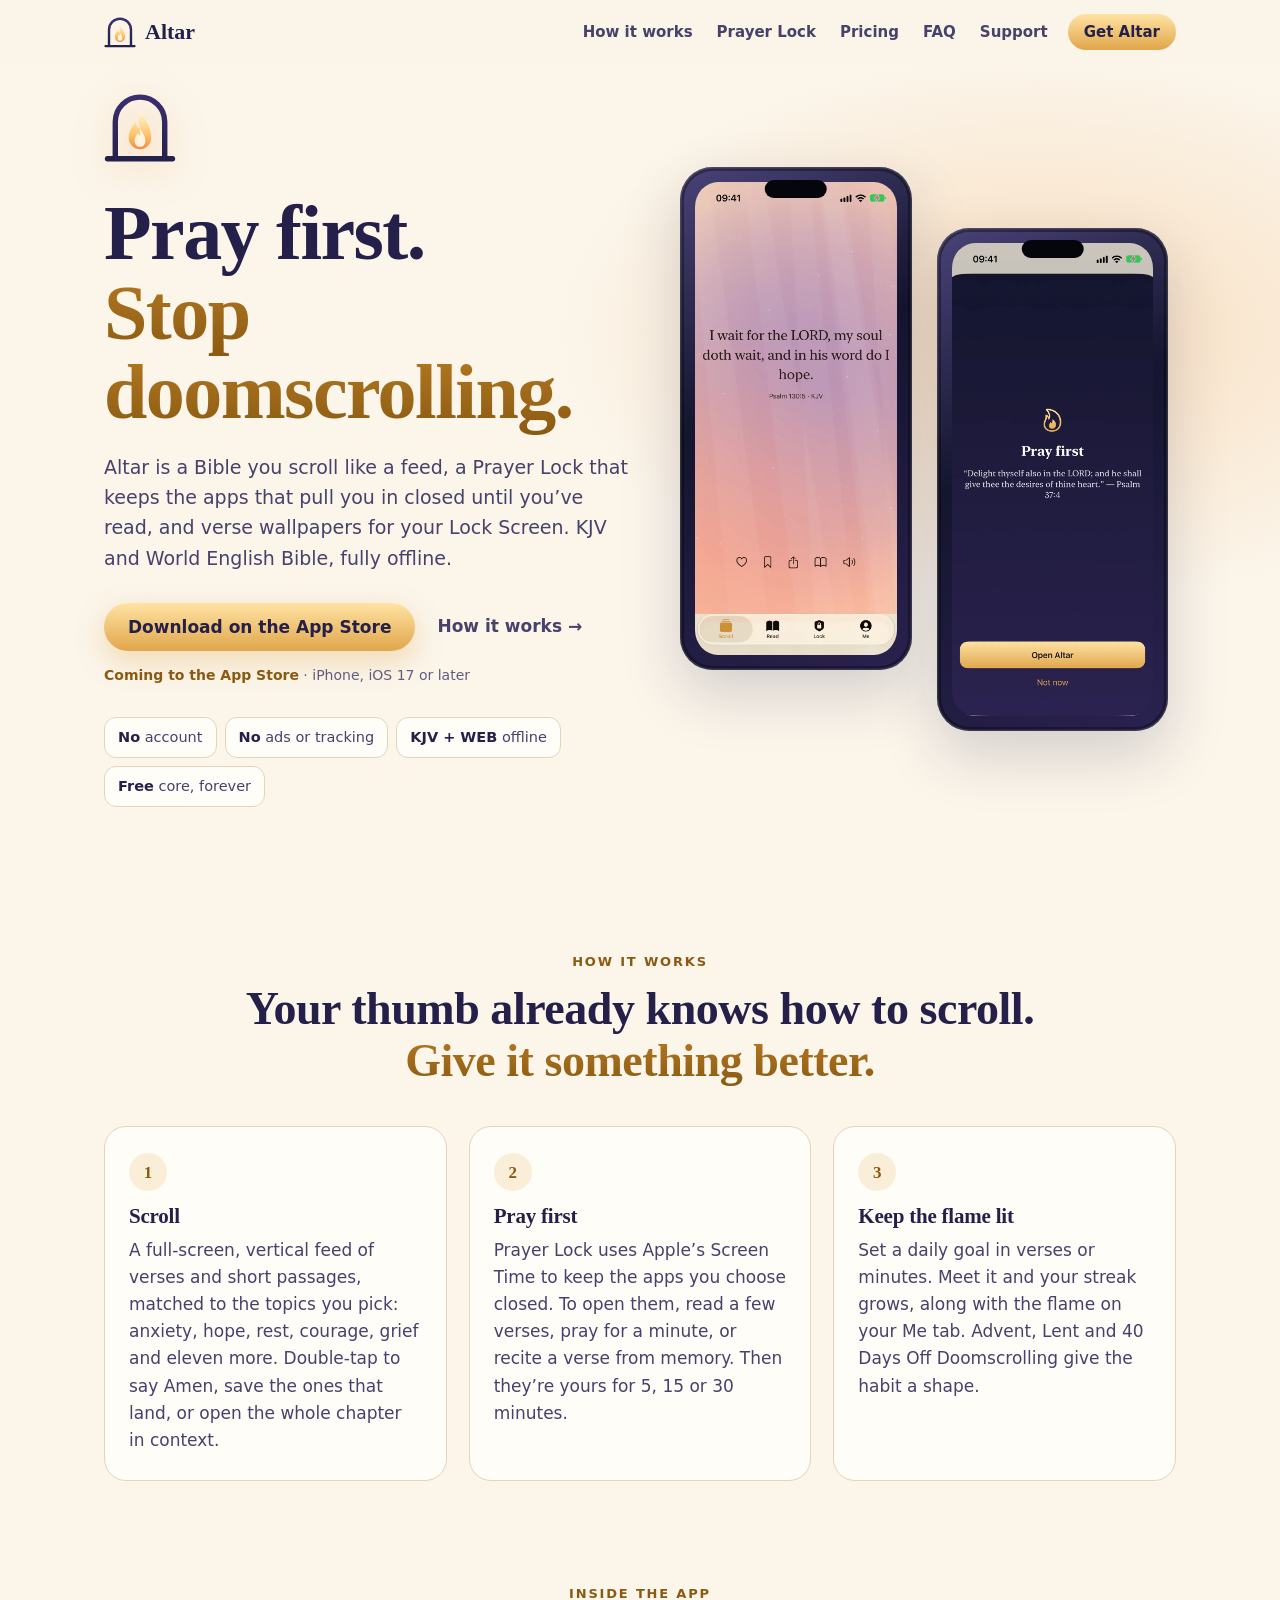
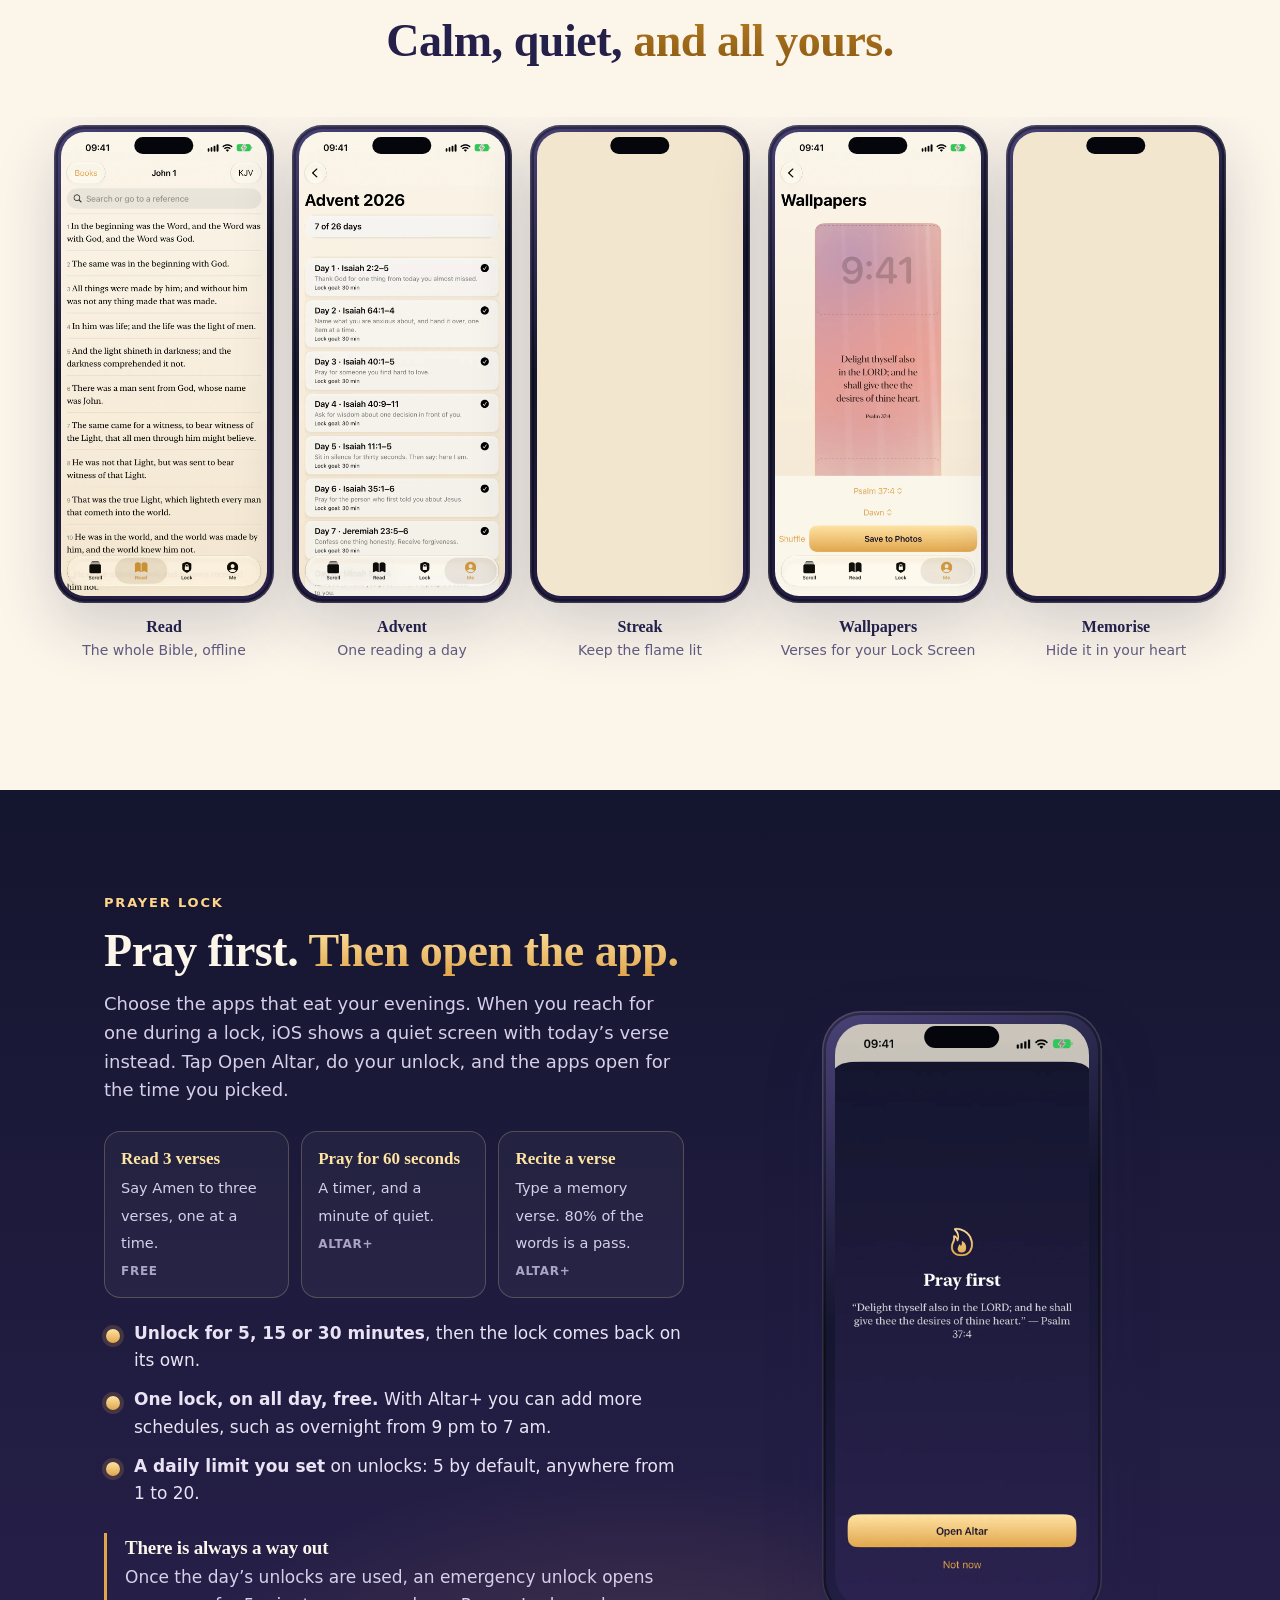
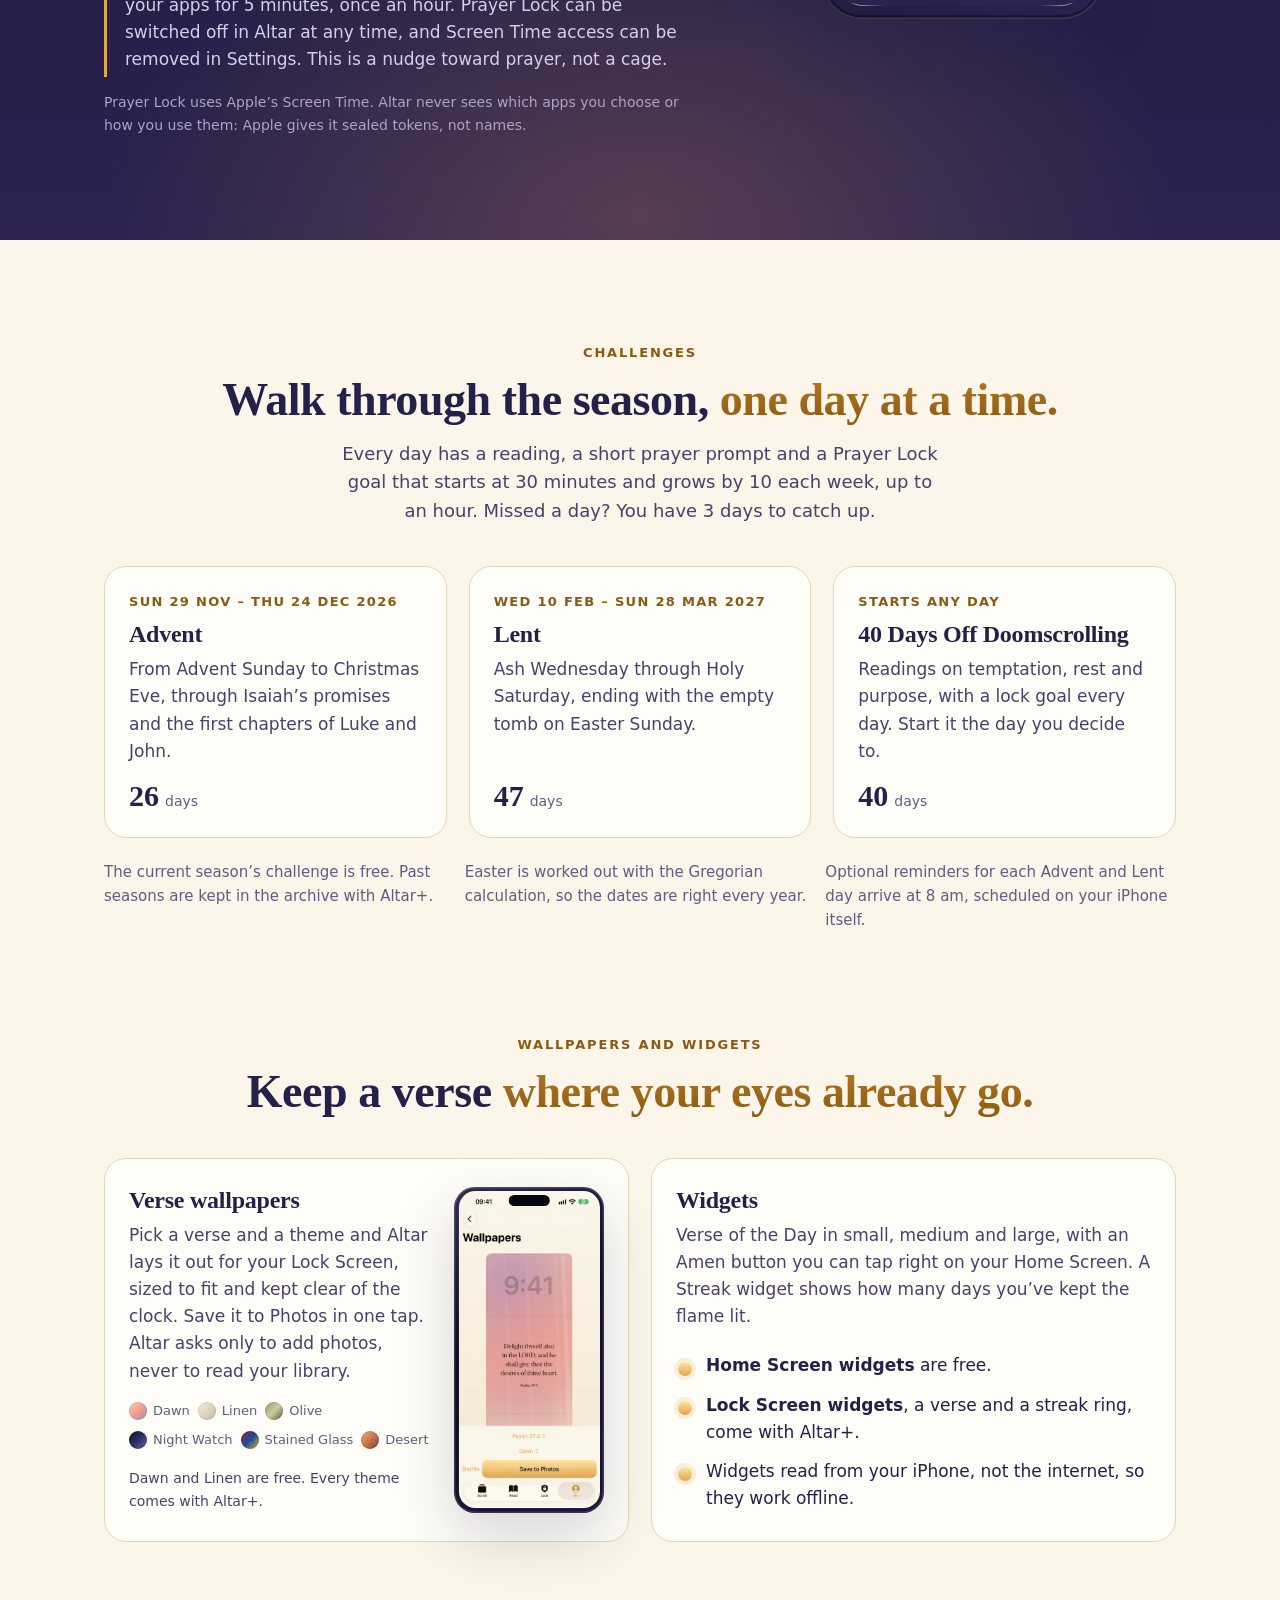
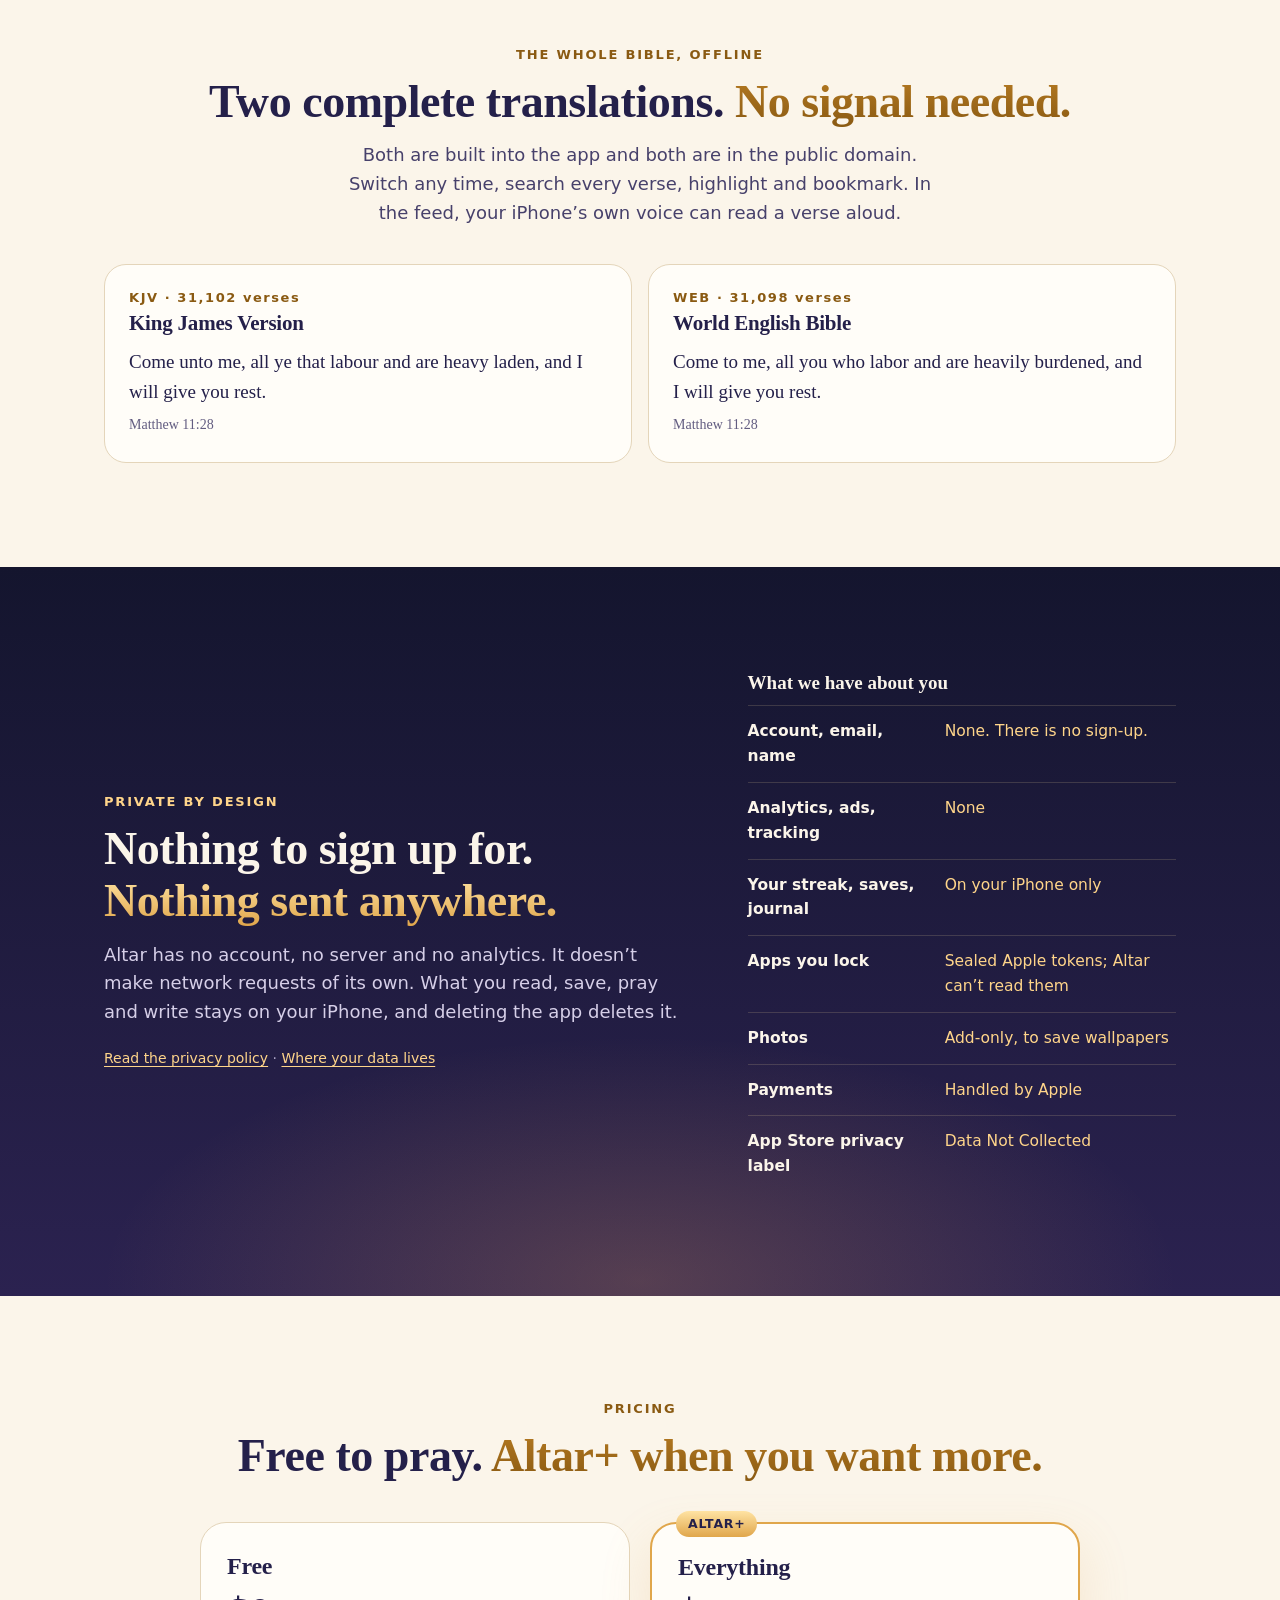
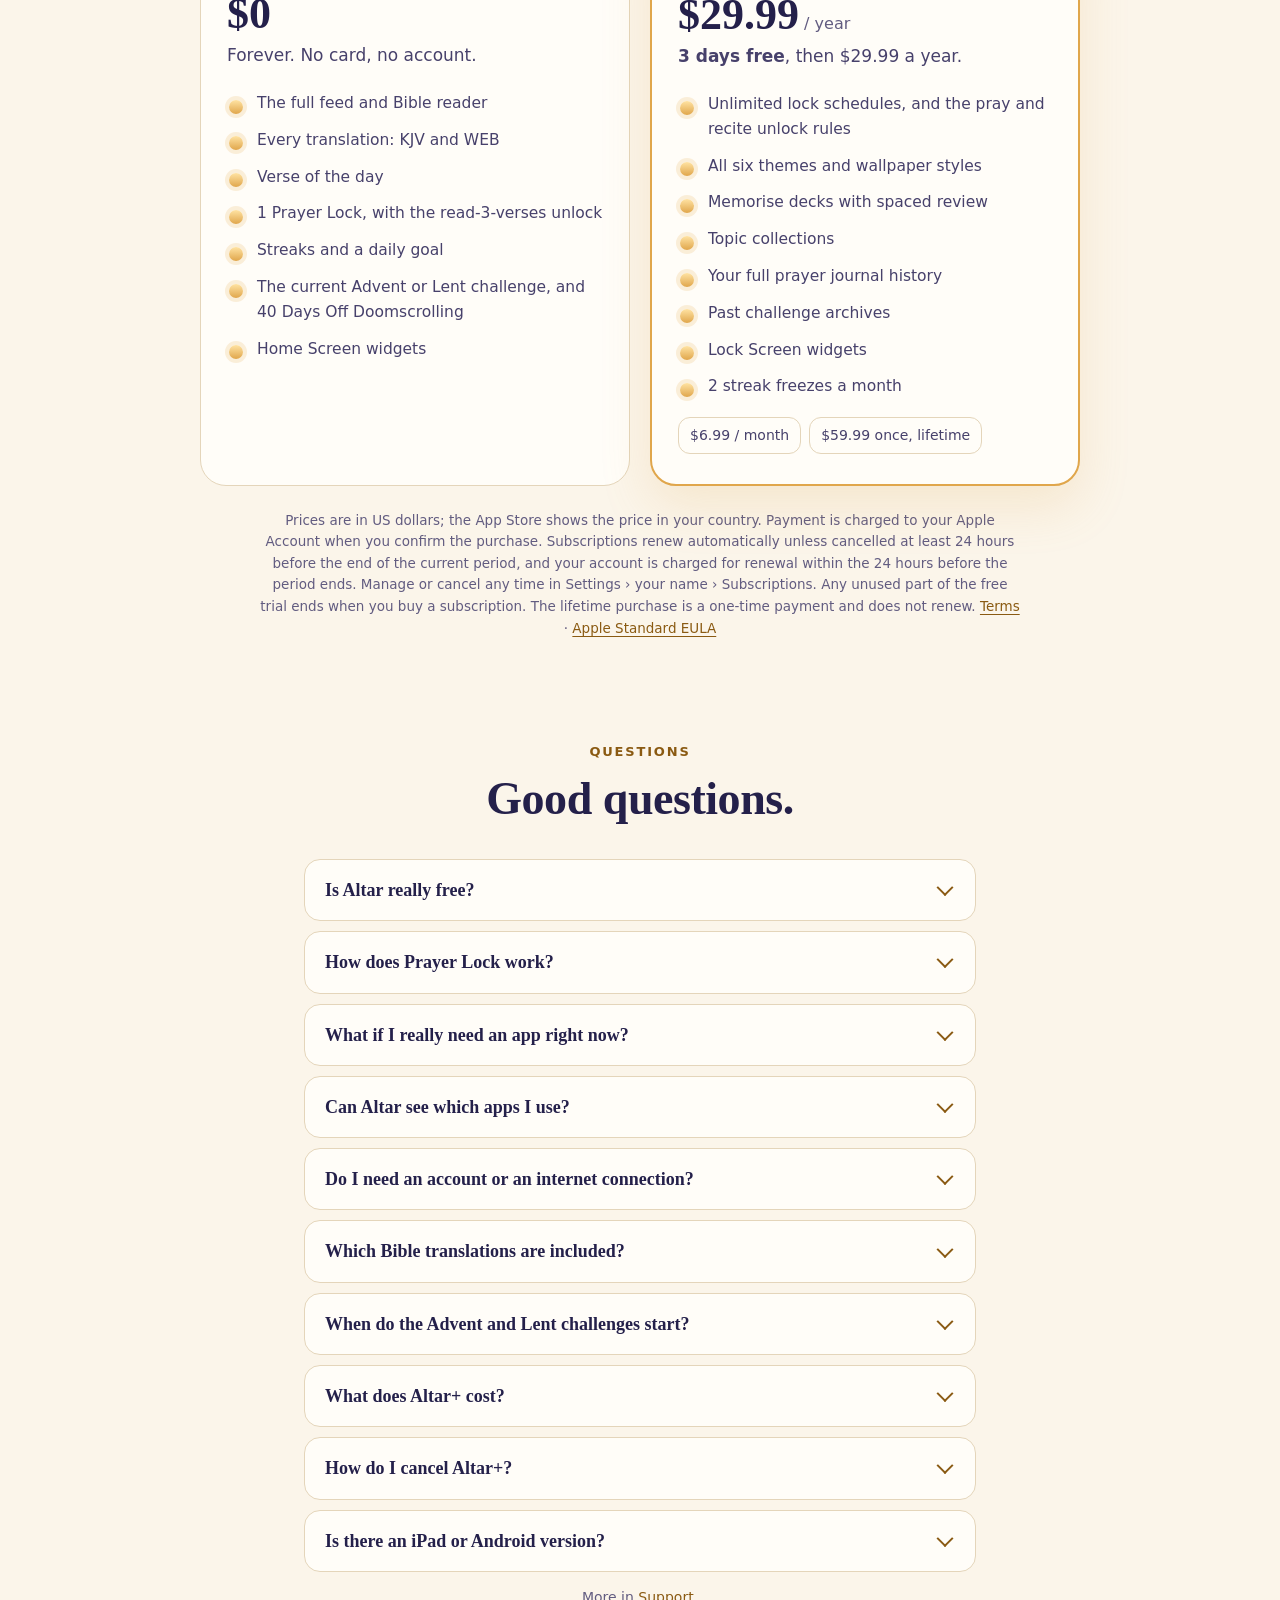
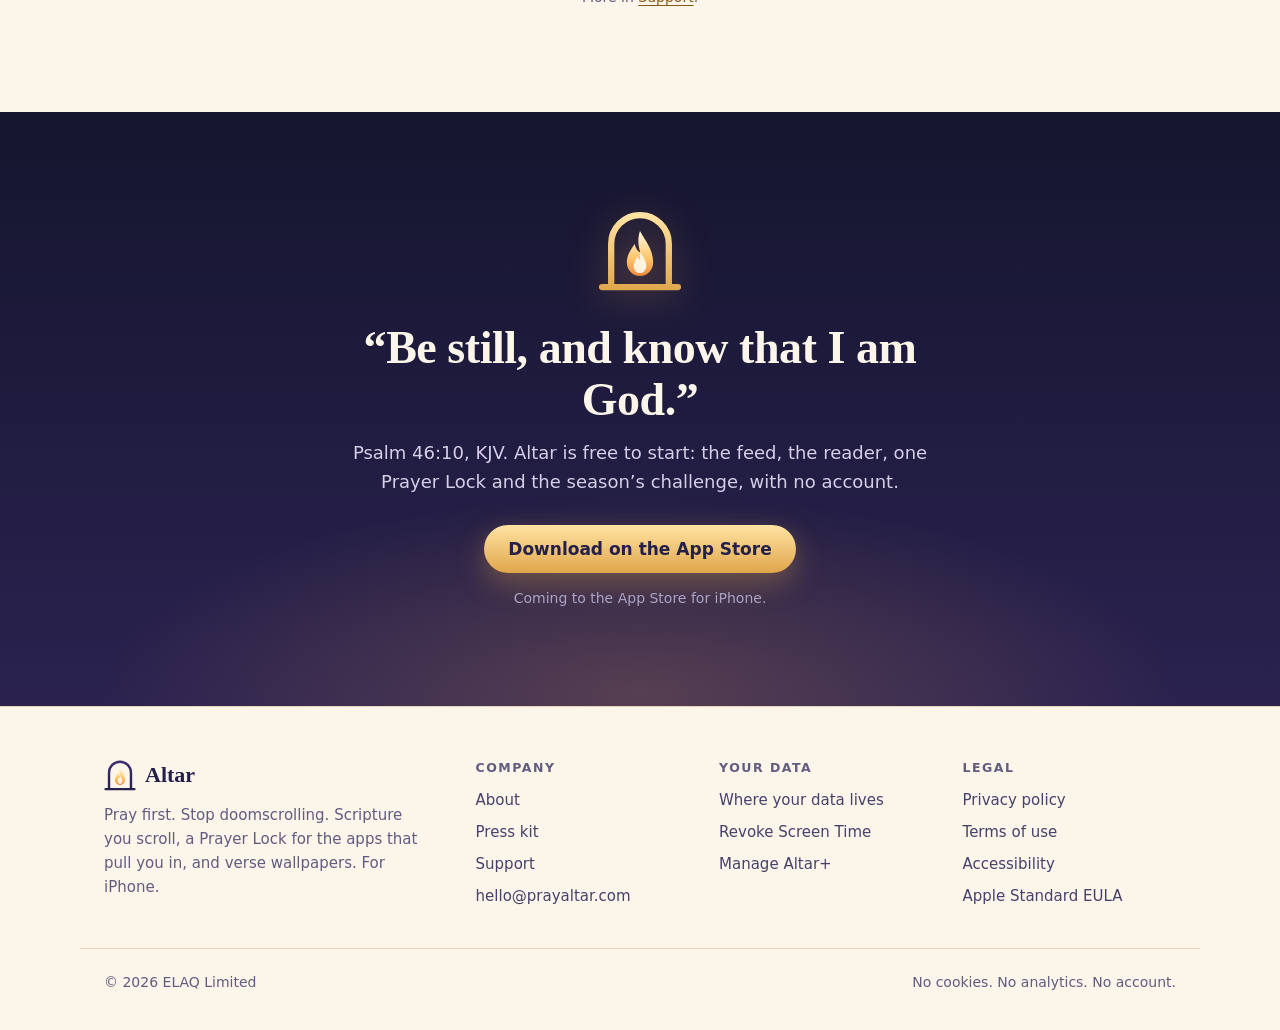
==== commit a4a9ce13: "Site v3: press kit, accessibility, sharper real screenshots, contact routing, mobile gutter fix" ====
--- a/index.html
+++ b/index.html
@@ -22,10 +22,11 @@
 <meta name="twitter:title" content="Altar — Pray first. Stop doomscrolling.">
 <meta name="twitter:description" content="Altar replaces doomscrolling with scripture: a Bible you scroll like a feed, a Prayer Lock that keeps distracting apps closed until you&#x27;ve read, Advent and Lent challenges, and verse wallpapers. KJV and WEB, offline. No account, no tracking.">
 <meta name="twitter:image" content="https://prayaltar.com/og.png">
+<meta name="twitter:image:alt" content="The Altar mark, a flame inside an arch, beside the words: Pray first. Stop doomscrolling.">
 <link rel="icon" href="/favicon.png" type="image/png">
 <link rel="apple-touch-icon" href="/icon.png">
-<link rel="stylesheet" href="/assets/site.css">
-<script src="/assets/site.js" defer></script>
+<link rel="stylesheet" href="/assets/site.css?v=3">
+<script src="/assets/site.js?v=2" defer></script>
 <script type="application/ld+json">
 {
  "@context": "https://schema.org",
@@ -39,7 +40,9 @@
  "image": "https://prayaltar.com/icon.png",
  "screenshot": [
   "https://prayaltar.com/assets/shots/scroll.jpg",
-  "https://prayaltar.com/assets/shots/shield.jpg"
+  "https://prayaltar.com/assets/shots/shield.jpg",
+  "https://prayaltar.com/assets/shots/read.jpg",
+  "https://prayaltar.com/assets/shots/wallpapers.jpg"
  ],
  "installUrl": "https://apps.apple.com/app/id6820071184",
  "downloadUrl": "https://apps.apple.com/app/id6820071184",
@@ -197,8 +200,8 @@
       </ul>
     </div>
     <div class="hero-art">
-      <figure class="phone"><img src="/assets/shots/scroll.jpg" width="414" height="900" fetchpriority="high" alt="Altar's Scroll feed: Psalm 130:5 in the King James Version on a soft dawn background, with Amen, save, share, read and listen buttons."></figure>
-      <figure class="phone"><img src="/assets/shots/shield.jpg" width="414" height="900" alt="The Prayer Lock screen iOS shows over a locked app: a flame, the words Pray first, Psalm 37:4, and buttons for Open Altar and Not now."></figure>
+      <figure class="phone"><picture><source srcset="/assets/shots/scroll.webp" type="image/webp"><img src="/assets/shots/scroll.jpg" width="828" height="1799" fetchpriority="high" alt="Altar's Scroll feed: Psalm 130:5 in the King James Version on a soft dawn background, with Amen, save, share, read and listen buttons."></picture></figure>
+      <figure class="phone"><picture><source srcset="/assets/shots/shield.webp" type="image/webp"><img decoding="async" src="/assets/shots/shield.jpg" width="828" height="1799" alt="The Pray first screen that covers a locked app: a gold flame, Psalm 37:4 in the King James Version, and buttons for Open Altar and Not now."></picture></figure>
     </div>
   </div>
 </section>
@@ -236,11 +239,11 @@
   </div>
   <div class="strip-wrap">
     <div class="strip" tabindex="0" aria-label="App screenshots, scrolls sideways">
-      <figure><div class="phone"><img src="/assets/shots/read.jpg" width="414" height="900" loading="lazy" alt="The Bible reader open at John chapter 1 in the King James Version, with a search bar and a translation switcher."></div><figcaption>Read<span>The whole Bible, offline</span></figcaption></figure>
-      <figure><div class="phone"><img src="/assets/shots/advent.jpg" width="414" height="900" loading="lazy" alt="The Advent 2026 challenge: 26 days, each with a reading from Isaiah, a prayer prompt and a 30-minute lock goal."></div><figcaption>Advent<span>One reading a day</span></figcaption></figure>
-      <figure><div class="phone"><img src="/assets/shots/streak.jpg" width="414" height="900" loading="lazy" alt="The Me tab: a glowing flame inside a progress ring, a 23-day streak, today's goal met, and a calendar of the month."></div><figcaption>Streak<span>Keep the flame lit</span></figcaption></figure>
-      <figure><div class="phone"><img src="/assets/shots/wallpapers.jpg" width="414" height="900" loading="lazy" alt="The wallpaper maker showing Psalm 37:4 on a Dawn background, placed below the Lock Screen clock, with a Save to Photos button."></div><figcaption>Wallpapers<span>Verses for your Lock Screen</span></figcaption></figure>
-      <figure><div class="phone"><img src="/assets/shots/memorise.jpg" width="414" height="900" loading="lazy" alt="Memorise: Philippians 4:6 shown as first letters only, with a box to type the verse from memory."></div><figcaption>Memorise<span>Hide it in your heart</span></figcaption></figure>
+      <figure><div class="phone"><picture><source srcset="/assets/shots/read.webp" type="image/webp"><img src="/assets/shots/read.jpg" width="828" height="1799" loading="lazy" decoding="async" alt="The Bible reader open at John chapter 1 in the King James Version, with a search bar and a translation switcher."></picture></div><figcaption>Read<span>The whole Bible, offline</span></figcaption></figure>
+      <figure><div class="phone"><picture><source srcset="/assets/shots/advent.webp" type="image/webp"><img src="/assets/shots/advent.jpg" width="828" height="1799" loading="lazy" decoding="async" alt="The Advent 2026 challenge: 26 days, each with a reading from Isaiah, a prayer prompt and a 30-minute lock goal."></picture></div><figcaption>Advent<span>One reading a day</span></figcaption></figure>
+      <figure><div class="phone"><picture><source srcset="/assets/shots/streak.webp" type="image/webp"><img src="/assets/shots/streak.jpg" width="828" height="1799" loading="lazy" decoding="async" alt="The Me tab: a glowing flame inside a progress ring, a 23-day streak, today's goal met, and a calendar of the month."></picture></div><figcaption>Streak<span>Keep the flame lit</span></figcaption></figure>
+      <figure><div class="phone"><picture><source srcset="/assets/shots/wallpapers.webp" type="image/webp"><img src="/assets/shots/wallpapers.jpg" width="828" height="1799" loading="lazy" decoding="async" alt="The wallpaper maker showing Psalm 37:4 on a Dawn background, placed below the Lock Screen clock, with a Save to Photos button."></picture></div><figcaption>Wallpapers<span>Verses for your Lock Screen</span></figcaption></figure>
+      <figure><div class="phone"><picture><source srcset="/assets/shots/memorise.webp" type="image/webp"><img src="/assets/shots/memorise.jpg" width="828" height="1799" loading="lazy" decoding="async" alt="Memorise: Philippians 4:6 shown as first letters only, with a box to type the verse from memory."></picture></div><figcaption>Memorise<span>Hide it in your heart</span></figcaption></figure>
     </div>
   </div>
 </section>
@@ -268,7 +271,7 @@
       </div>
       <p class="fine">Prayer Lock uses Apple’s Screen Time. Altar never sees which apps you choose or how you use them: Apple gives it sealed tokens, not names.</p>
     </div>
-    <figure class="phone"><img src="/assets/shots/shield.jpg" width="414" height="900" loading="lazy" alt="The Pray first screen over a locked app, showing Psalm 37:4 and buttons for Open Altar and Not now."></figure>
+    <figure class="phone"><picture><source srcset="/assets/shots/shield.webp" type="image/webp"><img src="/assets/shots/shield.jpg" width="828" height="1799" loading="lazy" decoding="async" alt="The Pray first screen, previewed in Altar: Psalm 37:4 on a deep indigo background, with Open Altar and Not now buttons."></picture></figure>
   </div>
 </section>
 
@@ -301,7 +304,7 @@
     <div class="note-row">
       <p>The current season’s challenge is free. Past seasons are kept in the archive with Altar+.</p>
       <p>Easter is worked out with the Gregorian calculation, so the dates are right every year.</p>
-      <p>Optional reminders arrive as notifications scheduled on your iPhone, at 8 am each challenge day.</p>
+      <p>Optional reminders for each Advent and Lent day arrive at 8 am, scheduled on your iPhone itself.</p>
     </div>
   </div>
 </section>
@@ -326,7 +329,7 @@
           </ul>
           <p class="fine">Dawn and Linen are free. Every theme comes with Altar+.</p>
         </div>
-        <figure class="phone"><img src="/assets/shots/wallpapers.jpg" width="414" height="900" loading="lazy" alt="A verse wallpaper preview with Psalm 37:4 below the Lock Screen clock."></figure>
+        <figure class="phone"><picture><source srcset="/assets/shots/wallpapers.webp" type="image/webp"><img src="/assets/shots/wallpapers.jpg" width="828" height="1799" loading="lazy" decoding="async" alt="A verse wallpaper preview with Psalm 37:4 below the Lock Screen clock."></picture></figure>
       </article>
       <article class="panel" style="grid-template-columns:1fr">
         <div>
@@ -348,7 +351,7 @@
   <div class="wrap">
     <p class="eyebrow center">The whole Bible, offline</p>
     <h2 class="center">Two complete translations. <span class="gold-text">No signal needed.</span></h2>
-    <p class="sub center">Both are built into the app and both are in the public domain. Switch any time, search every verse, highlight, bookmark, or have a verse read aloud by your iPhone’s own voice.</p>
+    <p class="sub center">Both are built into the app and both are in the public domain. Switch any time, search every verse, highlight and bookmark. In the feed, your iPhone’s own voice can read a verse aloud.</p>
     <div class="bibles">
       <article class="bible">
         <p class="abbr">KJV · 31,102 verses</p>
@@ -471,9 +474,9 @@
       <a class="brand" href="/"><svg class="mark" viewBox="206 190 612 612" aria-hidden="true"><use href="#altar-mark"/></svg><span>Altar</span></a>
       <p>Pray first. Stop doomscrolling. Scripture you scroll, a Prayer Lock for the apps that pull you in, and verse wallpapers. For iPhone.</p>
     </div>
-    <nav aria-label="Company"><h2>Company</h2><a href="/about">About</a><a href="/support">Support</a><a href="mailto:hello@prayaltar.com">hello@prayaltar.com</a></nav>
+    <nav aria-label="Company"><h2>Company</h2><a href="/about">About</a><a href="/press">Press kit</a><a href="/support">Support</a><a href="mailto:hello@prayaltar.com">hello@prayaltar.com</a></nav>
     <nav aria-label="Your data"><h2>Your data</h2><a href="/data">Where your data lives</a><a href="/data#screen-time">Revoke Screen Time</a><a href="/data#subscriptions">Manage Altar+</a></nav>
-    <nav aria-label="Legal"><h2>Legal</h2><a href="/privacy">Privacy policy</a><a href="/terms">Terms of use</a><a href="https://www.apple.com/legal/internet-services/itunes/dev/stdeula/">Apple Standard EULA</a></nav>
+    <nav aria-label="Legal"><h2>Legal</h2><a href="/privacy">Privacy policy</a><a href="/terms">Terms of use</a><a href="/accessibility">Accessibility</a><a href="https://www.apple.com/legal/internet-services/itunes/dev/stdeula/">Apple Standard EULA</a></nav>
   </div>
   <div class="wrap foot-base"><p>© 2026 ELAQ Limited</p><p>No cookies. No analytics. No account.</p></div>
 </footer>
--- a/assets/site.css
+++ b/assets/site.css
@@ -95,9 +95,13 @@
 .facts b{color:var(--ink)}
 
 /* Phones */
-.phone{margin:0;position:relative;width:100%;aspect-ratio:414/900;border-radius:13%/6%;padding:3.2%;
-  background:linear-gradient(150deg,#3b3466,#14152E 45%,#2B2250);box-shadow:var(--shadow),inset 0 0 0 1.5px rgba(255,255,255,.1)}
-.phone img{width:100%;height:100%;object-fit:cover;border-radius:11%/5.2%;background:#14152E}
+/* CSS device frame around real 1320x2868 captures (served at 828 px wide). */
+.phone{margin:0;position:relative;width:100%;aspect-ratio:1320/2868;border-radius:14%/6.5%;padding:3%;
+  background:linear-gradient(150deg,#4a4378,#14152E 42%,#2B2250);
+  box-shadow:var(--shadow),inset 0 0 0 1.5px rgba(255,255,255,.14),inset 0 0 0 4px rgba(0,0,0,.35)}
+.phone picture{display:block;width:100%;height:100%}
+.phone img{width:100%;height:100%;object-fit:cover;border-radius:11.5%/5.3%;background:#F3E6CF}
+.phone::after{content:"";position:absolute;left:50%;top:2.55%;width:27%;height:3.5%;transform:translateX(-50%);border-radius:999px;background:#05050c;pointer-events:none}
 .hero-art{position:relative;display:flex;justify-content:center;gap:5%;align-items:flex-start;max-width:520px;margin:0 auto;width:100%}
 .hero-art .phone{width:46%}
 .hero-art .phone:nth-child(2){margin-top:12%}
@@ -231,11 +235,11 @@
 .foot-base{display:flex;flex-wrap:wrap;gap:8px 24px;justify-content:space-between;margin-top:40px;padding-top:22px;border-top:1px solid var(--line);color:var(--mute);font-size:14px}
 
 /* Document pages (privacy, terms, support, about, data) */
-.page-hero{padding:56px 0 18px}
+.page-hero{padding-top:56px;padding-bottom:18px}
 .page-hero h1{font-size:clamp(38px,6vw,58px);margin-bottom:12px}
 .page-hero .sub{margin-top:6px}
 .meta{color:var(--mute);font-size:15px;margin-top:10px}
-.doc{padding:20px 0 88px}
+.doc{padding-top:20px;padding-bottom:88px}
 .doc h2{font-size:clamp(24px,3vw,30px);margin:48px 0 12px;scroll-margin-top:80px}
 .doc h3{font-size:19px;margin:28px 0 8px}
 .doc p,.doc li{color:var(--dim)}
@@ -261,6 +265,33 @@
 @media (min-width:640px){.principles{grid-template-columns:1fr 1fr}}
 .principles li{background:var(--surface);border:1px solid var(--line);border-radius:18px;padding:20px 20px;margin:0!important}
 .principles b{display:block;font:600 19px/1.3 var(--serif);color:var(--ink);margin-bottom:4px}
-.lost{padding:90px 0 110px}
+.lost{padding-top:90px;padding-bottom:110px}
 .lost .hero-mark{width:96px;height:96px;margin:0 auto 26px}
 .lost h1{font-size:clamp(40px,6vw,64px)}
+
+/* Press kit and accessibility pages */
+.spec{width:100%;border-collapse:collapse;margin-top:18px;font-size:16px}
+.spec th,.spec td{text-align:left;vertical-align:top;padding:12px 0;border-top:1px solid var(--line)}
+.spec th{width:36%;padding-right:16px;color:var(--ink);font-weight:600}
+.spec td{color:var(--dim)}
+.assets{display:grid;gap:16px;margin-top:20px;list-style:none;padding:0}
+@media (min-width:640px){.assets{grid-template-columns:1fr 1fr}}
+.assets li{margin:0!important;background:var(--surface);border:1px solid var(--line);border-radius:18px;overflow:hidden;display:flex;flex-direction:column}
+.assets .swatch{display:grid;place-items:center;aspect-ratio:2/1;padding:18px}
+.assets .swatch.dark{background:linear-gradient(180deg,#14152E,#2B2250)}
+.assets .swatch.plain{background:var(--bg2)}
+.assets .swatch.light{background:#FBF5EA;box-shadow:inset 0 -1px 0 var(--line)}
+.assets .swatch img{max-height:100%;width:auto}
+.assets .swatch img.icon{height:120px;width:120px;border-radius:22.5%}
+.assets .cap{padding:14px 18px 16px}
+.assets .cap b{display:block;color:var(--ink);font:600 17px/1.3 var(--serif)}
+.assets .cap span{font-size:14px;color:var(--mute)}
+.assets .cap a{font-size:15px;font-weight:600;margin-right:14px}
+.shot-grid{display:grid;grid-template-columns:repeat(2,1fr);gap:22px 16px;margin-top:22px;list-style:none;padding:0}
+@media (min-width:640px){.shot-grid{grid-template-columns:repeat(4,1fr)}}
+.shot-grid li{margin:0!important;text-align:center;font-size:14px;color:var(--mute)}
+.shot-grid .phone{margin-bottom:10px}
+.download-row{display:flex;flex-wrap:wrap;gap:12px 18px;align-items:center;margin-top:22px}
+.boiler{background:var(--surface);border:1px solid var(--line);border-radius:16px;padding:18px 20px;margin-top:14px}
+.boiler p{color:var(--ink)}
+.doc .assets,.doc .shot-grid{padding-left:0}
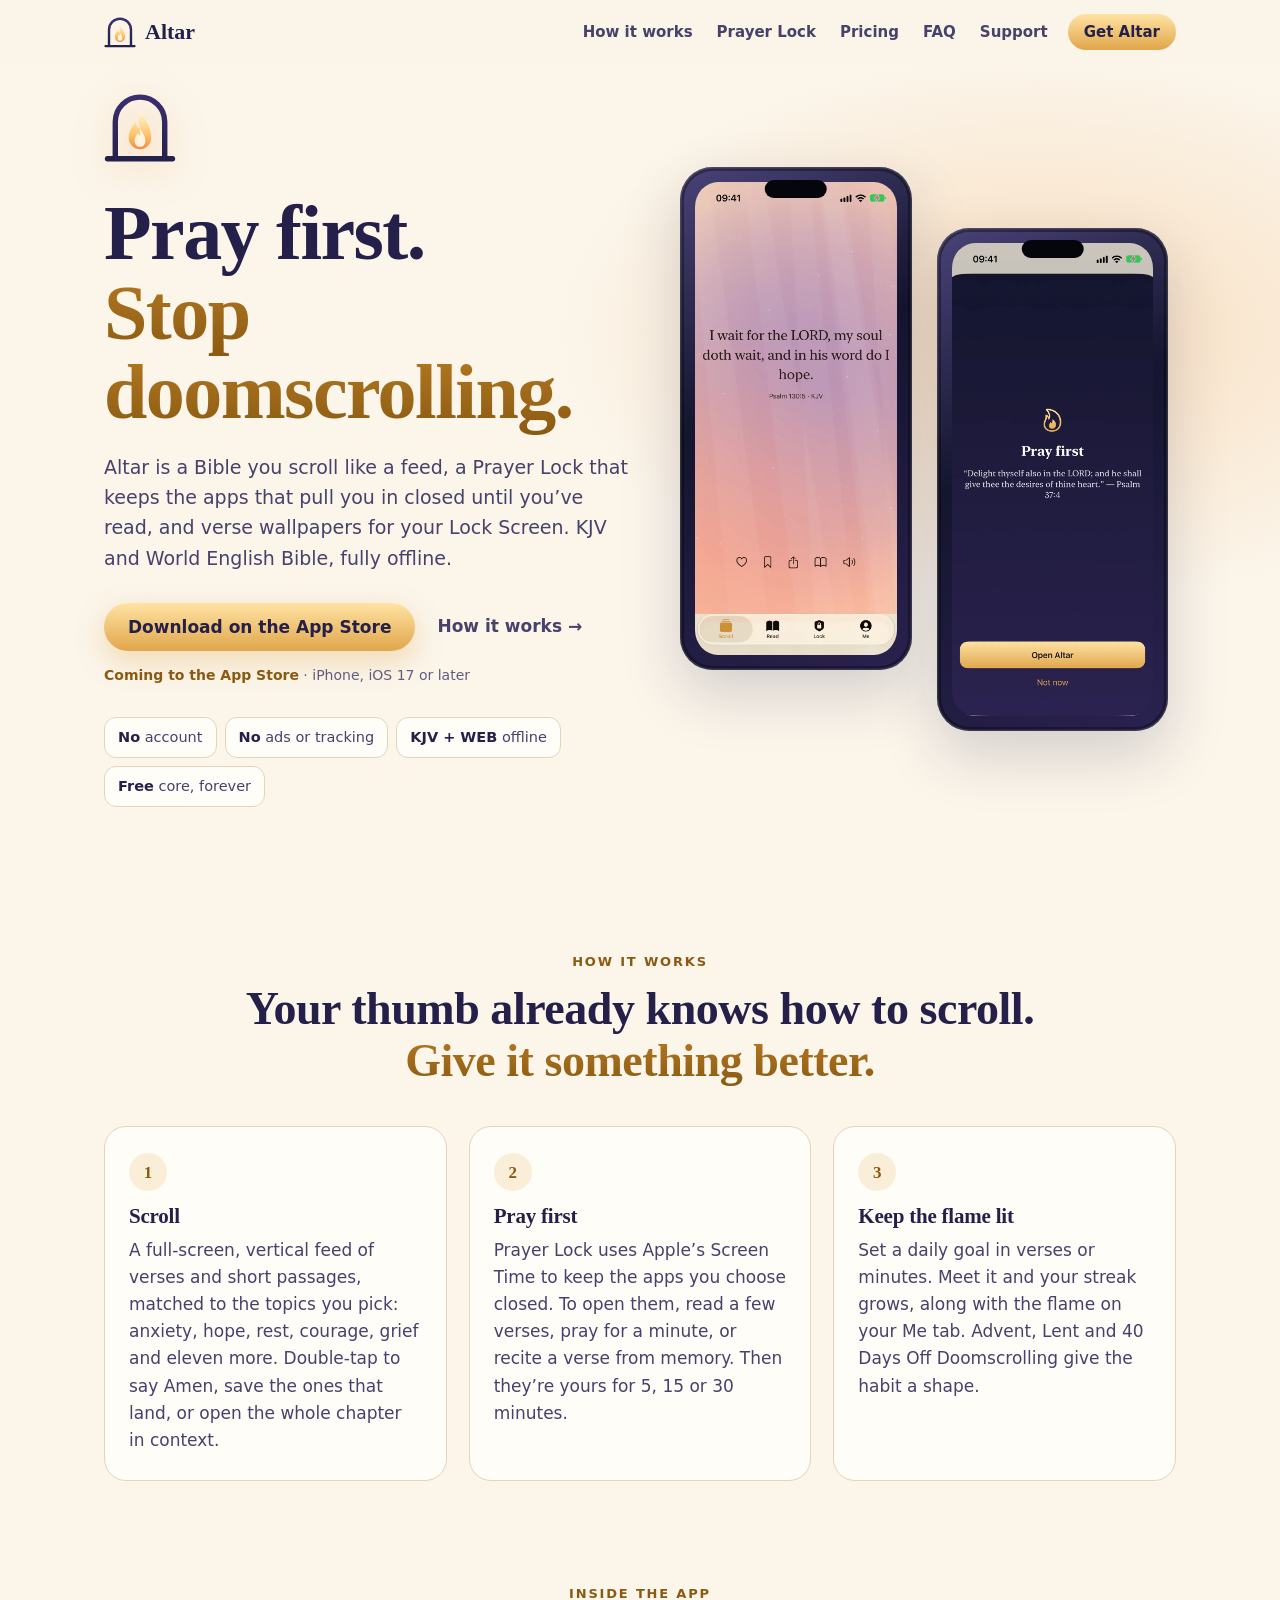
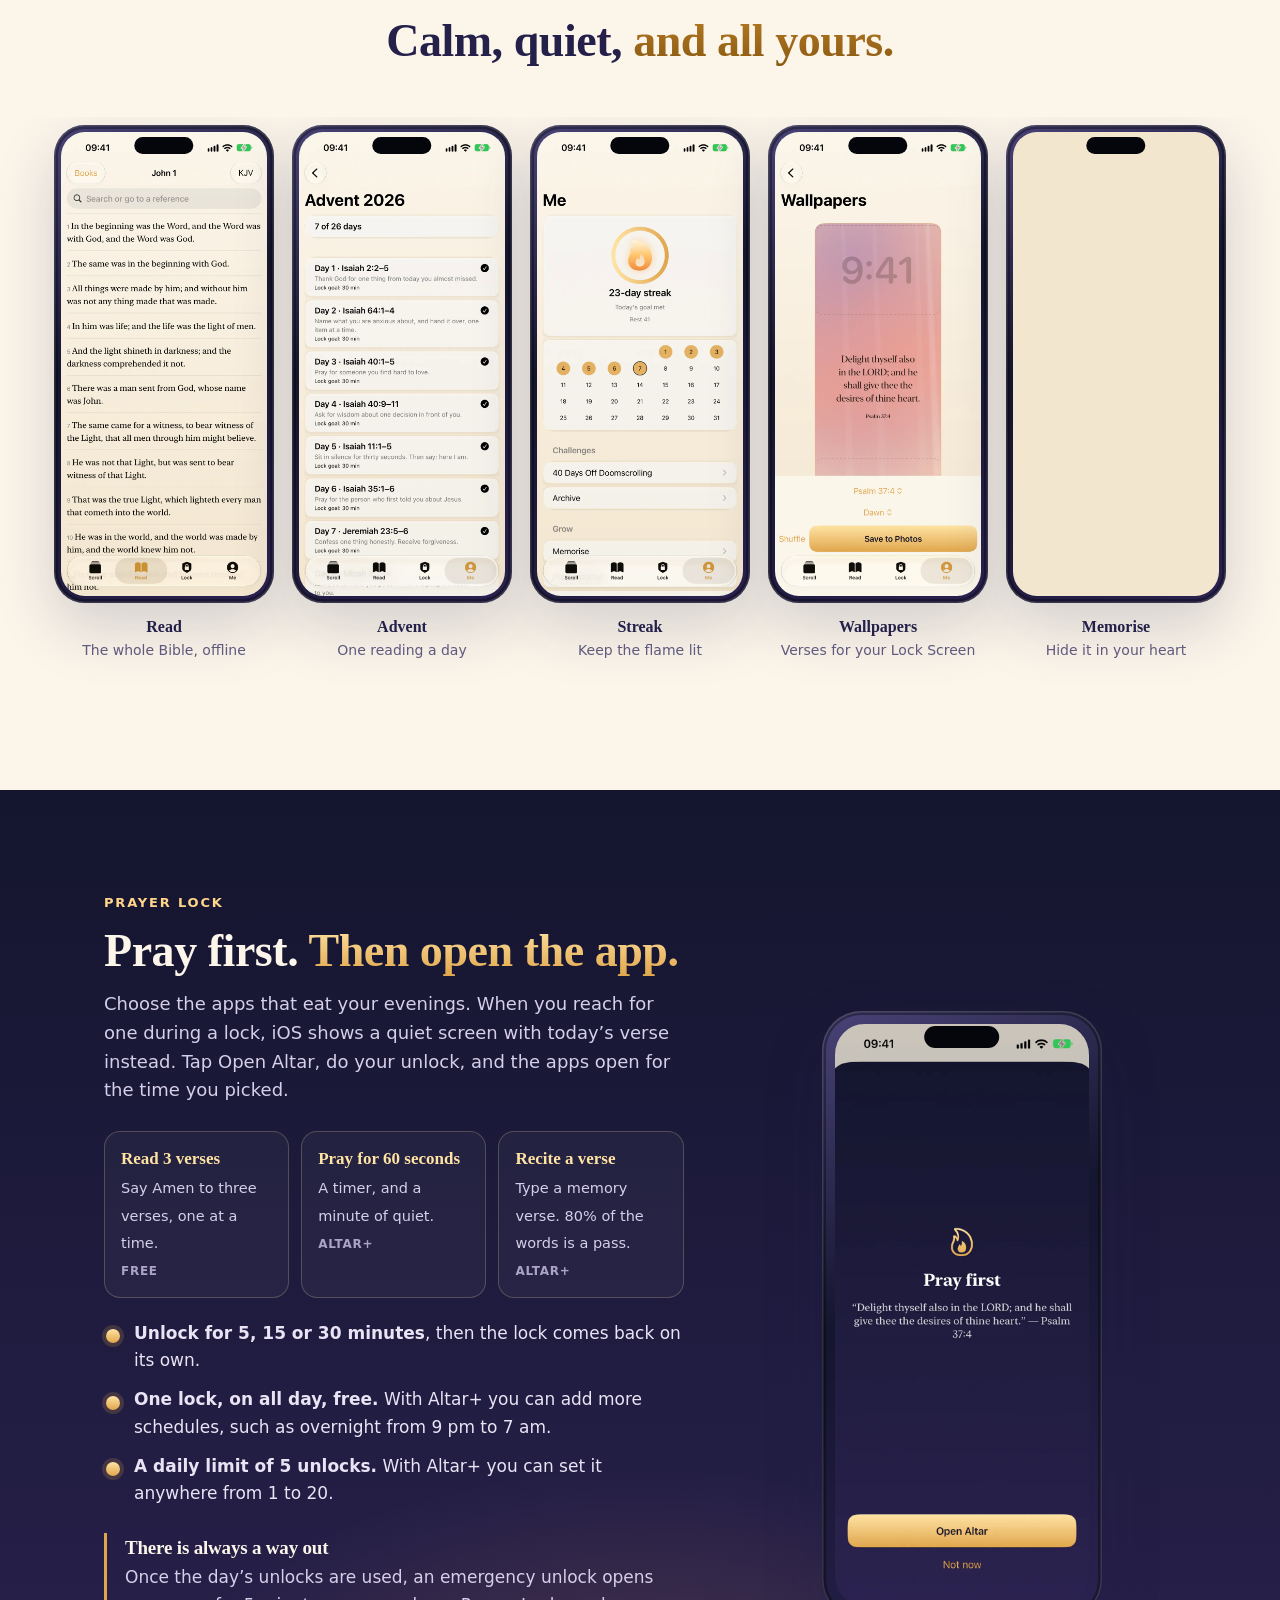
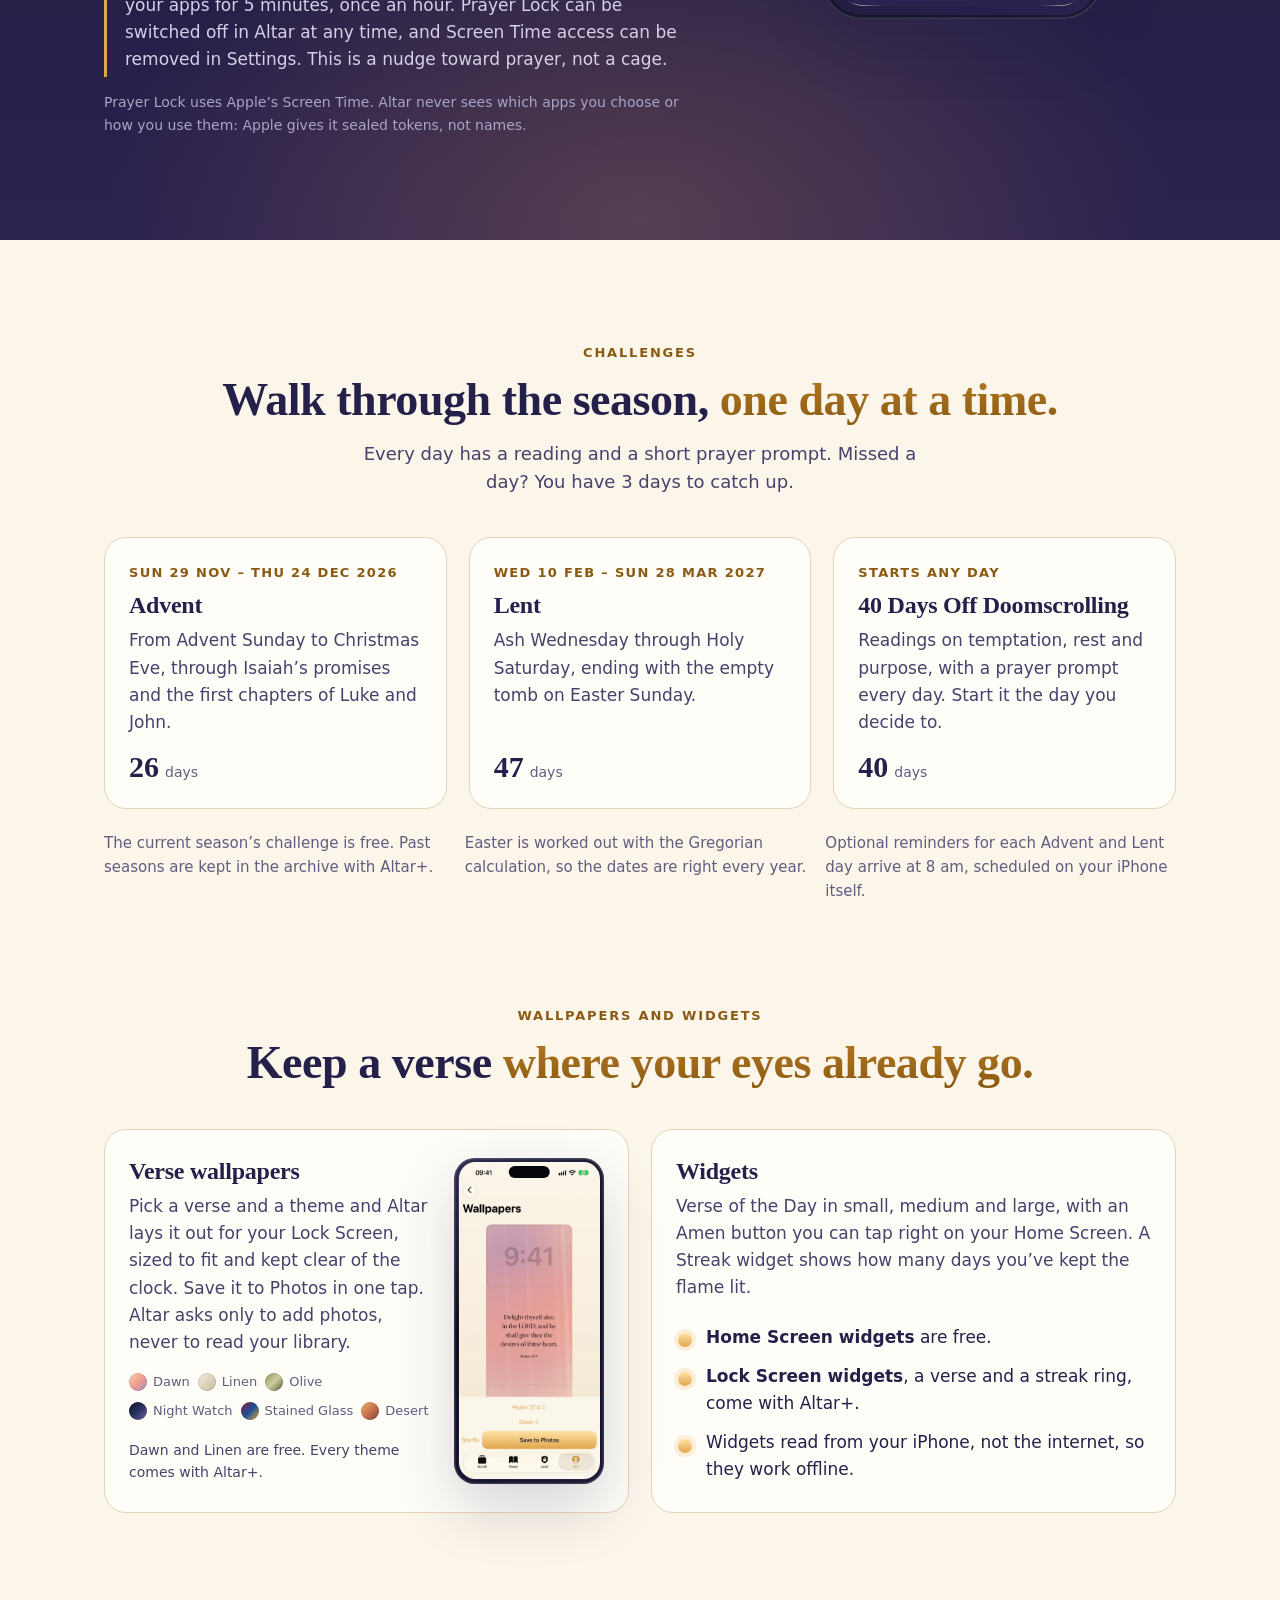
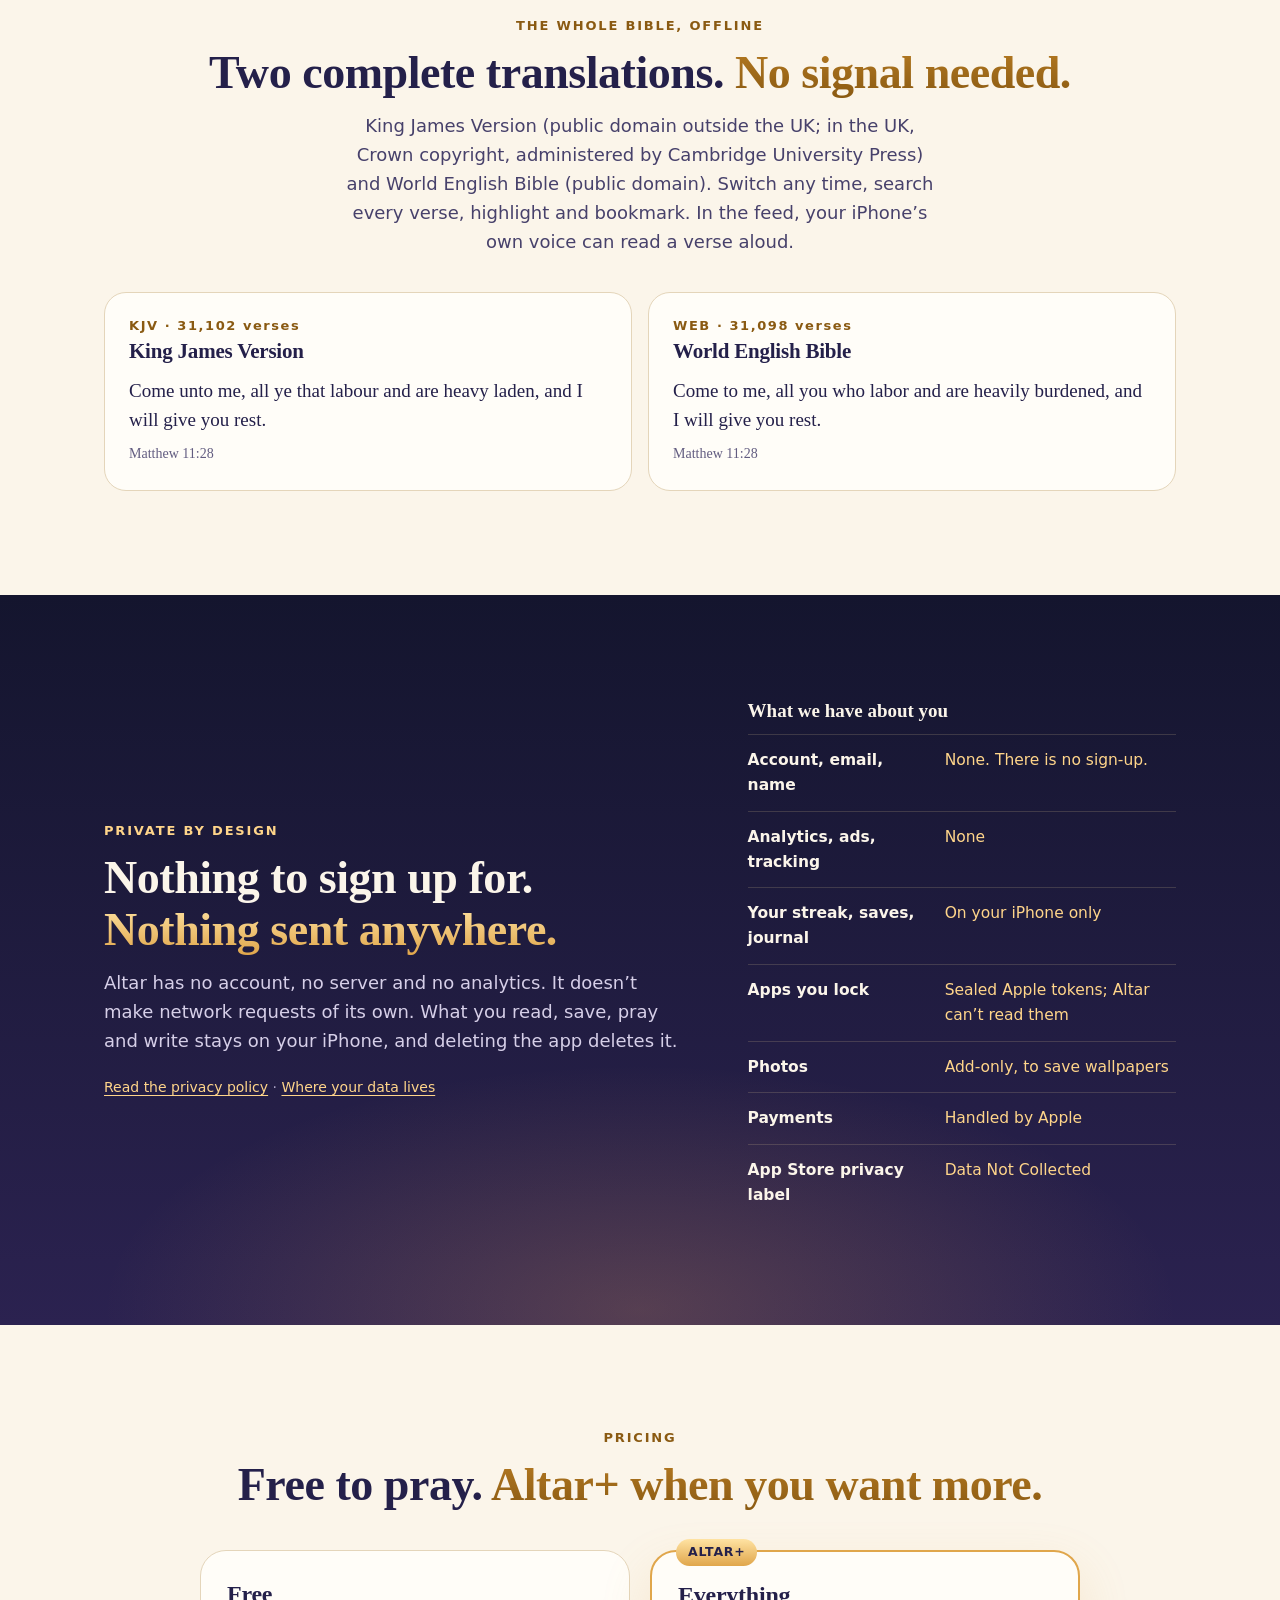
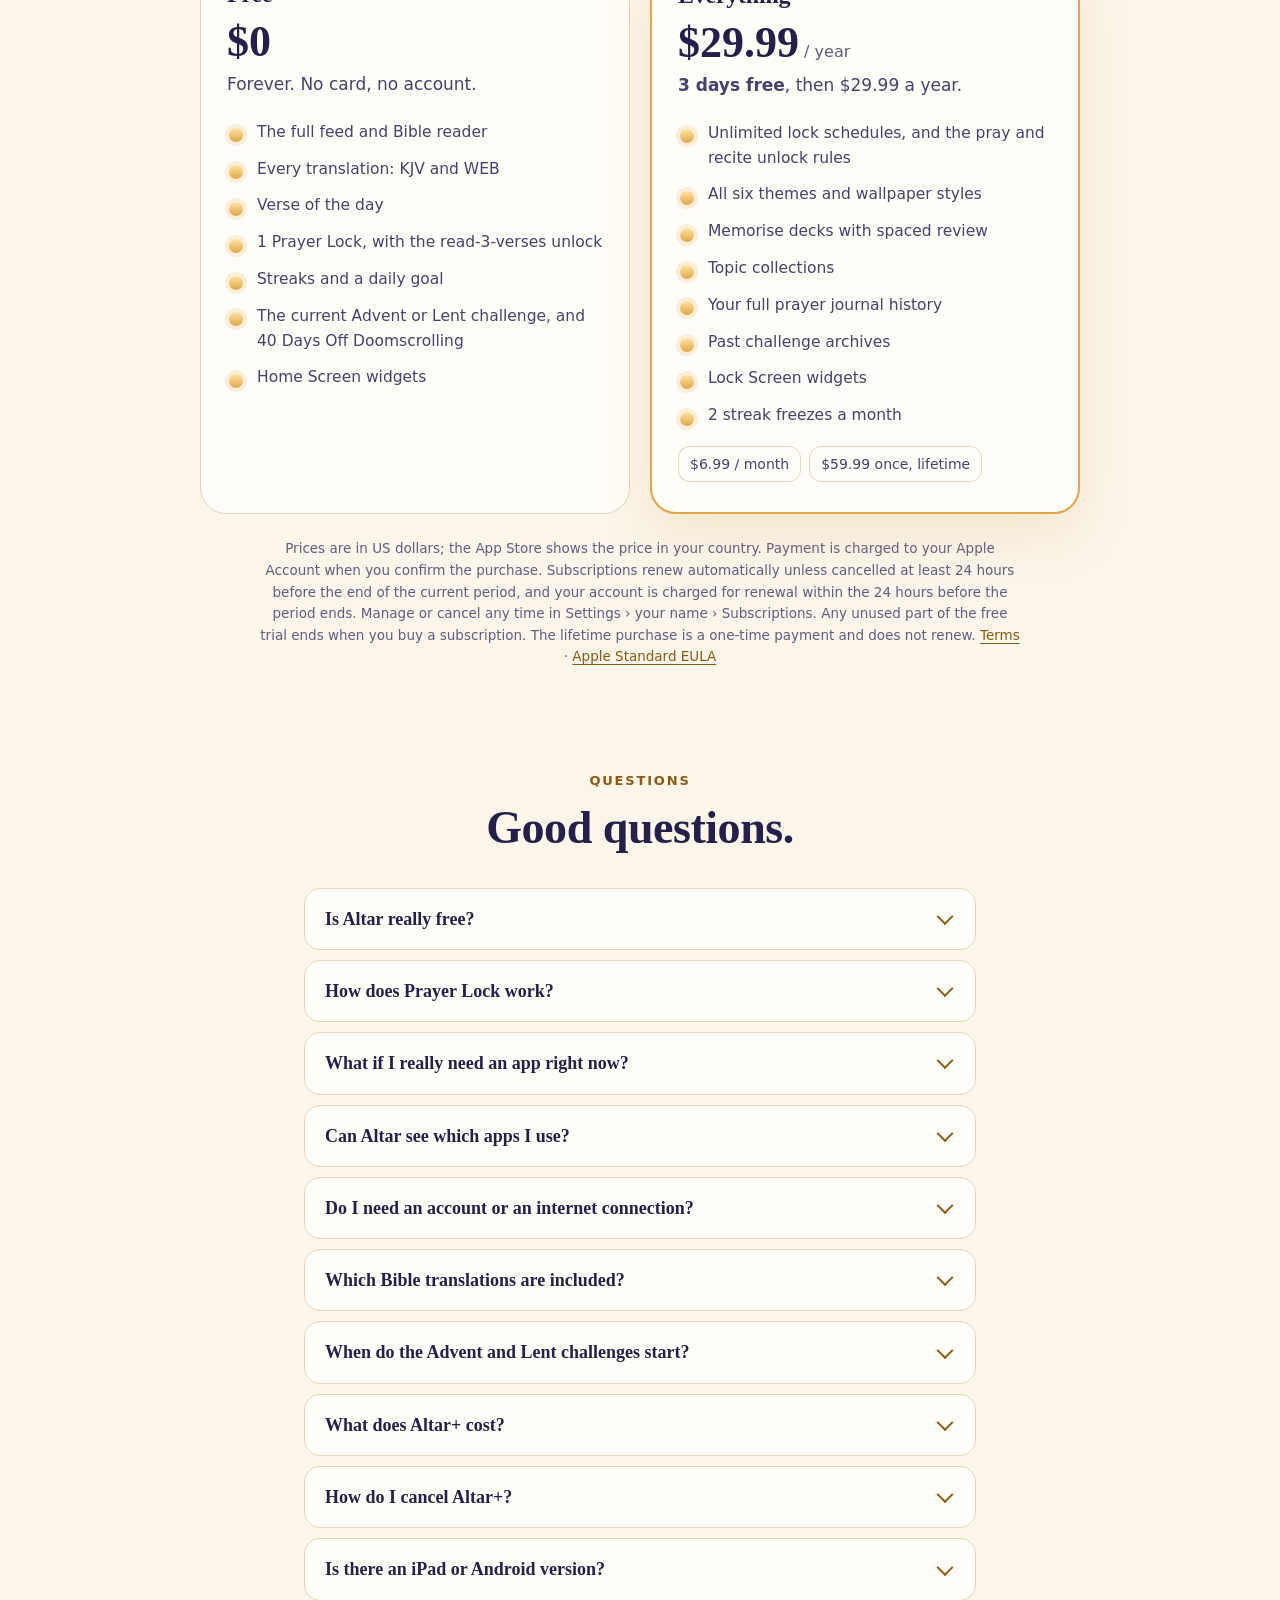
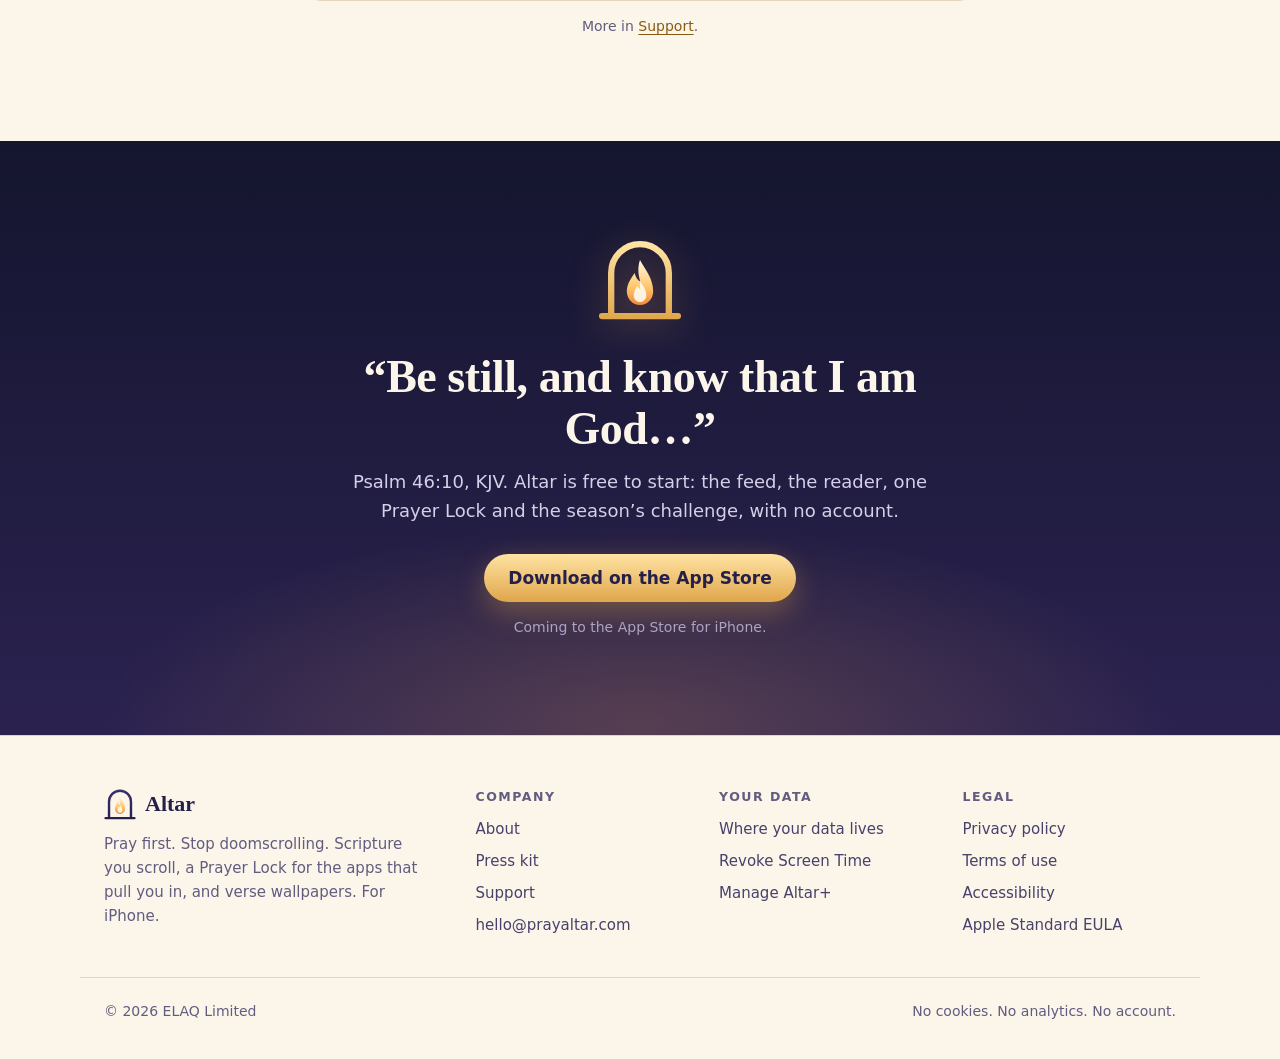
==== commit de053600: "Integrity pass: true claims only (no lock goal), KJV Crown-copyright wording, honest Prayer Lock cop" ====
--- a/index.html
+++ b/index.html
@@ -74,7 +74,7 @@
    "name": "Is Altar really free?",
    "acceptedAnswer": {
     "@type": "Answer",
-    "text": "Yes. The full feed and Bible reader in every translation, the verse of the day, one Prayer Lock, streaks, the current Advent or Lent challenge, 40 Days Off Doomscrolling and Home Screen widgets are free, with no time limit and no ads. Altar+ adds more lock rules and schedules, every theme, memorise decks, topic collections, journal history, challenge archives, Lock Screen widgets and streak freezes."
+    "text": "Yes. The full feed and Bible reader in every translation, the verse of the day, every topic collection, your prayer journal and its full history, one Prayer Lock, streaks, the current Advent or Lent challenge, 40 Days Off Doomscrolling and Home Screen widgets are free, with no time limit and no ads. Altar+ adds more lock rules and schedules, every theme, memorise decks, challenge archives, Lock Screen widgets and streak freezes."
    }
   },
   {
@@ -90,7 +90,7 @@
    "name": "What if I really need an app right now?",
    "acceptedAnswer": {
     "@type": "Answer",
-    "text": "You are never trapped. You can switch Prayer Lock off in Altar’s Lock tab at any time. If you’ve used all of the day’s unlocks (5 by default, adjustable from 1 to 20), an emergency unlock opens your apps for 5 minutes, once an hour. You can also remove Altar’s Screen Time access in Settings, or delete the app."
+    "text": "You are never trapped. You can switch Prayer Lock off in Altar’s Lock tab at any time. If you’ve used all of the day’s unlocks (5 a day; with Altar+ you can set it anywhere from 1 to 20), an emergency unlock opens your apps for 5 minutes, once an hour. You can also remove Altar’s Screen Time access in Settings, or delete the app."
    }
   },
   {
@@ -114,7 +114,7 @@
    "name": "Which Bible translations are included?",
    "acceptedAnswer": {
     "@type": "Answer",
-    "text": "The King James Version and the World English Bible, complete, both in the public domain. You can switch between them at any time, search every verse, and highlight and bookmark as you read."
+    "text": "King James Version (public domain outside the UK; in the UK, Crown copyright, administered by Cambridge University Press) and World English Bible (public domain), complete. You can switch between them at any time, search every verse, and highlight and bookmark as you read."
    }
   },
   {
@@ -122,7 +122,7 @@
    "name": "When do the Advent and Lent challenges start?",
    "acceptedAnswer": {
     "@type": "Answer",
-    "text": "Advent 2026 runs from Sunday 29 November to Thursday 24 December: 26 days. Lent 2027 runs from Ash Wednesday, 10 February, through Easter Sunday, 28 March: 47 days. Each day has a reading, a prayer prompt and a Prayer Lock goal. The dates are calculated in the app each year, not hard-coded. 40 Days Off Doomscrolling can start any day."
+    "text": "Advent 2026 runs from Sunday 29 November to Thursday 24 December: 26 days. Lent 2027 runs from Ash Wednesday, 10 February, through Easter Sunday, 28 March: 47 days. Every day has a reading and a short prayer prompt. Missed a day? You have 3 days to catch up. The dates are calculated in the app each year, not hard-coded. 40 Days Off Doomscrolling can start any day."
    }
   },
   {
@@ -240,7 +240,7 @@
   <div class="strip-wrap">
     <div class="strip" tabindex="0" aria-label="App screenshots, scrolls sideways">
       <figure><div class="phone"><picture><source srcset="/assets/shots/read.webp" type="image/webp"><img src="/assets/shots/read.jpg" width="828" height="1799" loading="lazy" decoding="async" alt="The Bible reader open at John chapter 1 in the King James Version, with a search bar and a translation switcher."></picture></div><figcaption>Read<span>The whole Bible, offline</span></figcaption></figure>
-      <figure><div class="phone"><picture><source srcset="/assets/shots/advent.webp" type="image/webp"><img src="/assets/shots/advent.jpg" width="828" height="1799" loading="lazy" decoding="async" alt="The Advent 2026 challenge: 26 days, each with a reading from Isaiah, a prayer prompt and a 30-minute lock goal."></picture></div><figcaption>Advent<span>One reading a day</span></figcaption></figure>
+      <figure><div class="phone"><picture><source srcset="/assets/shots/advent.webp" type="image/webp"><img src="/assets/shots/advent.jpg" width="828" height="1799" loading="lazy" decoding="async" alt="The Advent 2026 challenge: 26 days, each with a reading and a prayer prompt."></picture></div><figcaption>Advent<span>One reading a day</span></figcaption></figure>
       <figure><div class="phone"><picture><source srcset="/assets/shots/streak.webp" type="image/webp"><img src="/assets/shots/streak.jpg" width="828" height="1799" loading="lazy" decoding="async" alt="The Me tab: a glowing flame inside a progress ring, a 23-day streak, today's goal met, and a calendar of the month."></picture></div><figcaption>Streak<span>Keep the flame lit</span></figcaption></figure>
       <figure><div class="phone"><picture><source srcset="/assets/shots/wallpapers.webp" type="image/webp"><img src="/assets/shots/wallpapers.jpg" width="828" height="1799" loading="lazy" decoding="async" alt="The wallpaper maker showing Psalm 37:4 on a Dawn background, placed below the Lock Screen clock, with a Save to Photos button."></picture></div><figcaption>Wallpapers<span>Verses for your Lock Screen</span></figcaption></figure>
       <figure><div class="phone"><picture><source srcset="/assets/shots/memorise.webp" type="image/webp"><img src="/assets/shots/memorise.jpg" width="828" height="1799" loading="lazy" decoding="async" alt="Memorise: Philippians 4:6 shown as first letters only, with a box to type the verse from memory."></picture></div><figcaption>Memorise<span>Hide it in your heart</span></figcaption></figure>
@@ -263,7 +263,7 @@
       <ul class="ticks">
         <li><b>Unlock for 5, 15 or 30 minutes</b>, then the lock comes back on its own.</li>
         <li><b>One lock, on all day, free.</b> With Altar+ you can add more schedules, such as overnight from 9 pm to 7 am.</li>
-        <li><b>A daily limit you set</b> on unlocks: 5 by default, anywhere from 1 to 20.</li>
+        <li><b>A daily limit of 5 unlocks.</b> With Altar+ you can set it anywhere from 1 to 20.</li>
       </ul>
       <div class="wayout">
         <h3>There is always a way out</h3>
@@ -280,7 +280,7 @@
   <div class="wrap">
     <p class="eyebrow center">Challenges</p>
     <h2 class="center">Walk through the season, <span class="gold-text">one day at a time.</span></h2>
-    <p class="sub center">Every day has a reading, a short prayer prompt and a Prayer Lock goal that starts at 30 minutes and grows by 10 each week, up to an hour. Missed a day? You have 3 days to catch up.</p>
+    <p class="sub center">Every day has a reading and a short prayer prompt. Missed a day? You have 3 days to catch up.</p>
     <div class="seasons">
       <article class="season">
         <p class="when">Sun 29 Nov – Thu 24 Dec 2026</p>
@@ -297,7 +297,7 @@
       <article class="season">
         <p class="when">Starts any day</p>
         <h3>40 Days Off Doomscrolling</h3>
-        <p>Readings on temptation, rest and purpose, with a lock goal every day. Start it the day you decide to.</p>
+        <p>Readings on temptation, rest and purpose, with a prayer prompt every day. Start it the day you decide to.</p>
         <p class="len">40<small>days</small></p>
       </article>
     </div>
@@ -351,7 +351,7 @@
   <div class="wrap">
     <p class="eyebrow center">The whole Bible, offline</p>
     <h2 class="center">Two complete translations. <span class="gold-text">No signal needed.</span></h2>
-    <p class="sub center">Both are built into the app and both are in the public domain. Switch any time, search every verse, highlight and bookmark. In the feed, your iPhone’s own voice can read a verse aloud.</p>
+    <p class="sub center">King James Version (public domain outside the UK; in the UK, Crown copyright, administered by Cambridge University Press) and World English Bible (public domain). Switch any time, search every verse, highlight and bookmark. In the feed, your iPhone’s own voice can read a verse aloud.</p>
     <div class="bibles">
       <article class="bible">
         <p class="abbr">KJV · 31,102 verses</p>
@@ -439,13 +439,13 @@
     <p class="eyebrow center">Questions</p>
     <h2 class="center">Good questions.</h2>
     <div class="faq">
-      <details><summary>Is Altar really free?</summary><div><p>Yes. The full feed and Bible reader in every translation, the verse of the day, one Prayer Lock, streaks, the current Advent or Lent challenge, 40 Days Off Doomscrolling and Home Screen widgets are free, with no time limit and no ads. Altar+ adds more lock rules and schedules, every theme, memorise decks, topic collections, journal history, challenge archives, Lock Screen widgets and streak freezes.</p></div></details>
+      <details><summary>Is Altar really free?</summary><div><p>Yes. The full feed and Bible reader in every translation, the verse of the day, every topic collection, your prayer journal and its full history, one Prayer Lock, streaks, the current Advent or Lent challenge, 40 Days Off Doomscrolling and Home Screen widgets are free, with no time limit and no ads. Altar+ adds more lock rules and schedules, every theme, memorise decks, challenge archives, Lock Screen widgets and streak freezes.</p></div></details>
       <details><summary>How does Prayer Lock work?</summary><div><p>You give Altar permission to use Apple's Screen Time, then choose the apps that pull you in. When one of them is locked, iOS shows a “Pray first” screen with a verse. Tap Open Altar, do your unlock (read 3 verses on the free plan), and those apps open for 5, 15 or 30 minutes, whichever you chose. Then they lock again.</p></div></details>
-      <details><summary>What if I really need an app right now?</summary><div><p>You are never trapped. You can switch Prayer Lock off in Altar’s Lock tab at any time. If you’ve used all of the day’s unlocks (5 by default, adjustable from 1 to 20), an emergency unlock opens your apps for 5 minutes, once an hour. You can also remove Altar’s Screen Time access in Settings, or delete the app.</p></div></details>
+      <details><summary>What if I really need an app right now?</summary><div><p>You are never trapped. You can switch Prayer Lock off in Altar’s Lock tab at any time. If you’ve used all of the day’s unlocks (5 a day; with Altar+ you can set it anywhere from 1 to 20), an emergency unlock opens your apps for 5 minutes, once an hour. You can also remove Altar’s Screen Time access in Settings, or delete the app.</p></div></details>
       <details><summary>Can Altar see which apps I use?</summary><div><p>No. Apple hands Altar sealed tokens for the apps you pick, not their names or your usage. Altar can ask iOS to lock those tokens, and that’s all. Your Screen Time data stays with Apple on your iPhone.</p></div></details>
       <details><summary>Do I need an account or an internet connection?</summary><div><p>Neither. There is no sign-up of any kind, and the whole Bible is built into the app, so reading, the feed, Prayer Lock, streaks and challenges all work offline. You only need a connection to buy or restore Altar+, which goes through Apple.</p></div></details>
-      <details><summary>Which Bible translations are included?</summary><div><p>The King James Version and the World English Bible, complete, both in the public domain. You can switch between them at any time, search every verse, and highlight and bookmark as you read.</p></div></details>
-      <details><summary>When do the Advent and Lent challenges start?</summary><div><p>Advent 2026 runs from Sunday 29 November to Thursday 24 December: 26 days. Lent 2027 runs from Ash Wednesday, 10 February, through Easter Sunday, 28 March: 47 days. Each day has a reading, a prayer prompt and a Prayer Lock goal. The dates are calculated in the app each year, not hard-coded. 40 Days Off Doomscrolling can start any day.</p></div></details>
+      <details><summary>Which Bible translations are included?</summary><div><p>King James Version (public domain outside the UK; in the UK, Crown copyright, administered by Cambridge University Press) and World English Bible (public domain), complete. You can switch between them at any time, search every verse, and highlight and bookmark as you read.</p></div></details>
+      <details><summary>When do the Advent and Lent challenges start?</summary><div><p>Advent 2026 runs from Sunday 29 November to Thursday 24 December: 26 days. Lent 2027 runs from Ash Wednesday, 10 February, through Easter Sunday, 28 March: 47 days. Every day has a reading and a short prayer prompt. Missed a day? You have 3 days to catch up. The dates are calculated in the app each year, not hard-coded. 40 Days Off Doomscrolling can start any day.</p></div></details>
       <details><summary>What does Altar+ cost?</summary><div><p>$29.99 a year with a 3-day free trial, $6.99 a month, or $59.99 once for lifetime access. Those are US prices; the App Store shows the price for your country.</p></div></details>
       <details><summary>How do I cancel Altar+?</summary><div><p>On your iPhone, open Settings, tap your name, then Subscriptions, and choose Altar+. Apple handles all billing, so we never see your card. Cancel at least 24 hours before the renewal date to avoid the next charge.</p></div></details>
       <details><summary>Is there an iPad or Android version?</summary><div><p>Not yet. Altar is for iPhone, on iOS 17 or later.</p></div></details>
@@ -458,7 +458,7 @@
 <section class="final night" id="get">
   <div class="wrap center narrow">
     <svg class="hero-mark" viewBox="206 190 612 612" aria-hidden="true"><use href="#altar-mark-gold"/></svg>
-    <h2>“Be still, and know that I am God.”</h2>
+    <h2>“Be still, and know that I am God…”</h2>
     <p class="sub">Psalm 46:10, KJV. Altar is free to start: the feed, the reader, one Prayer Lock and the season’s challenge, with no account.</p>
     <div class="cta-row" style="margin-top:28px">
       <a class="pill" href="/get/?ct=site-footer">Download on the App Store</a>
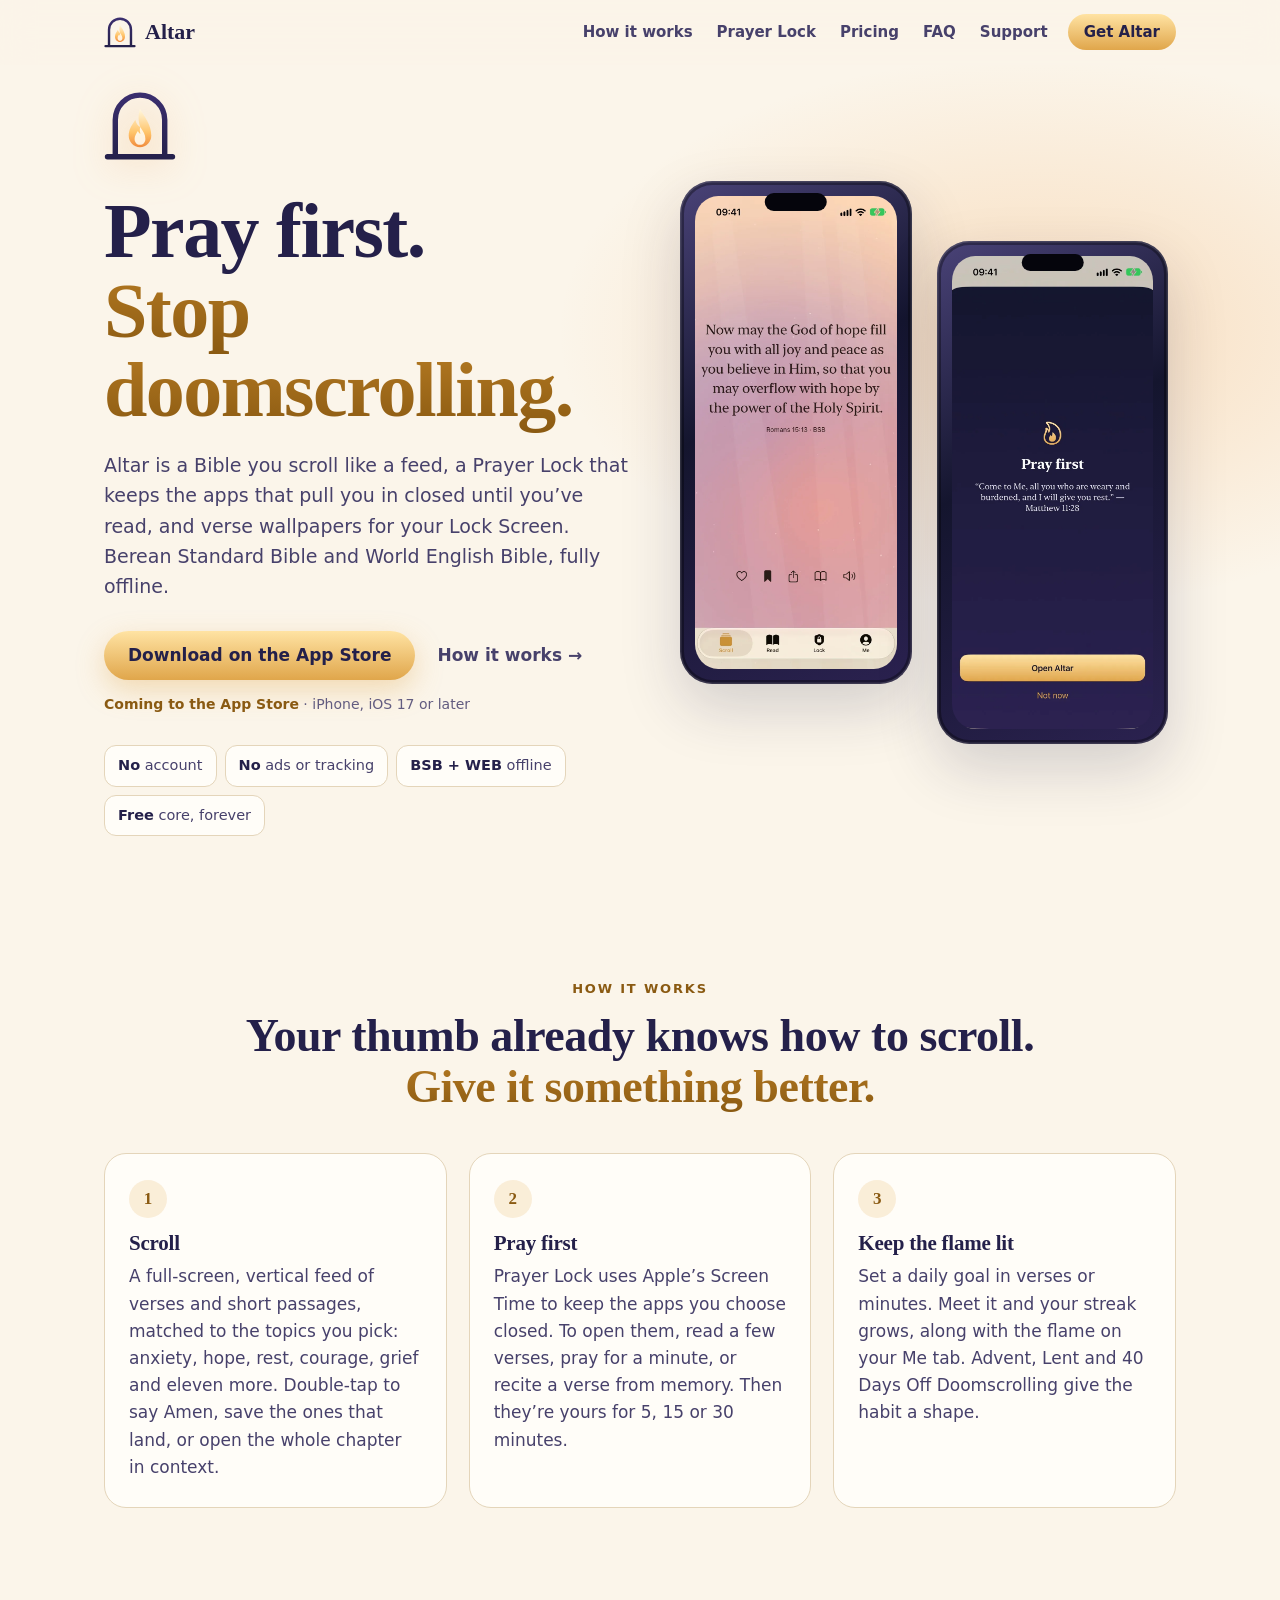
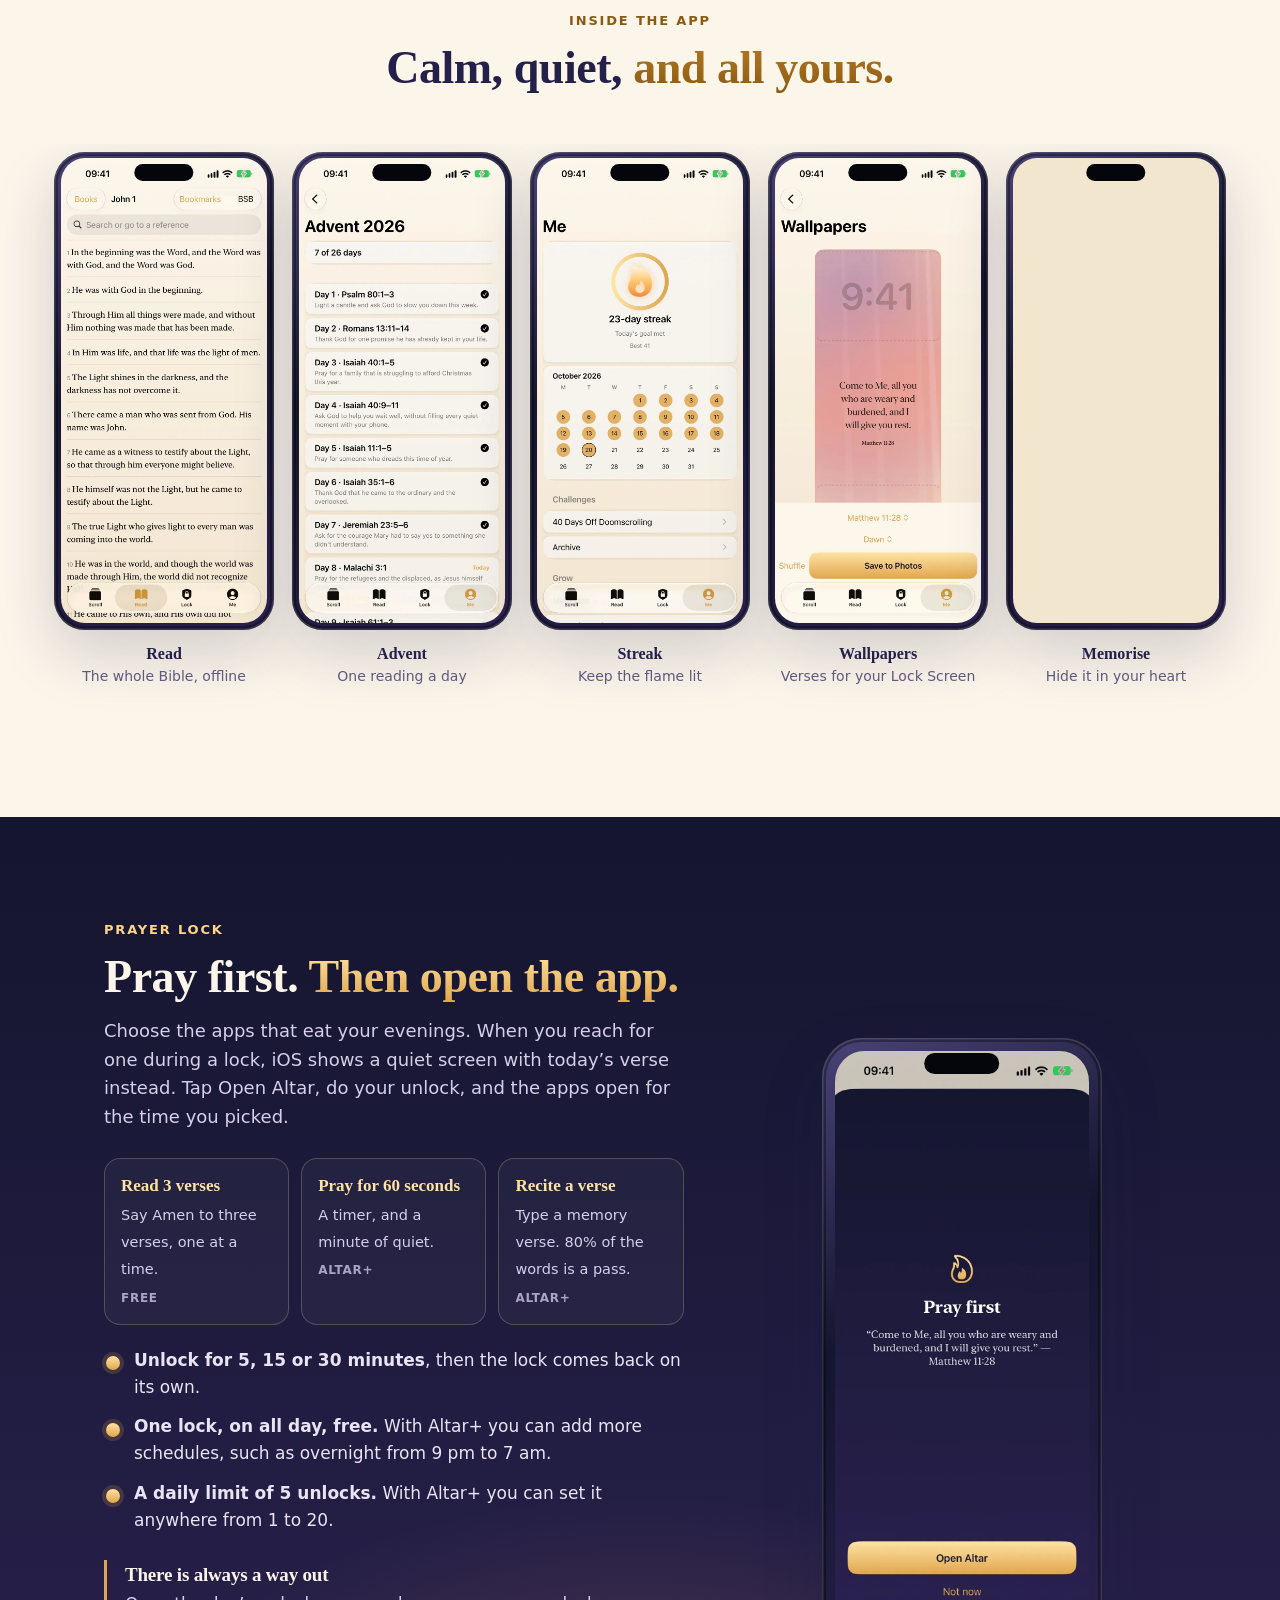
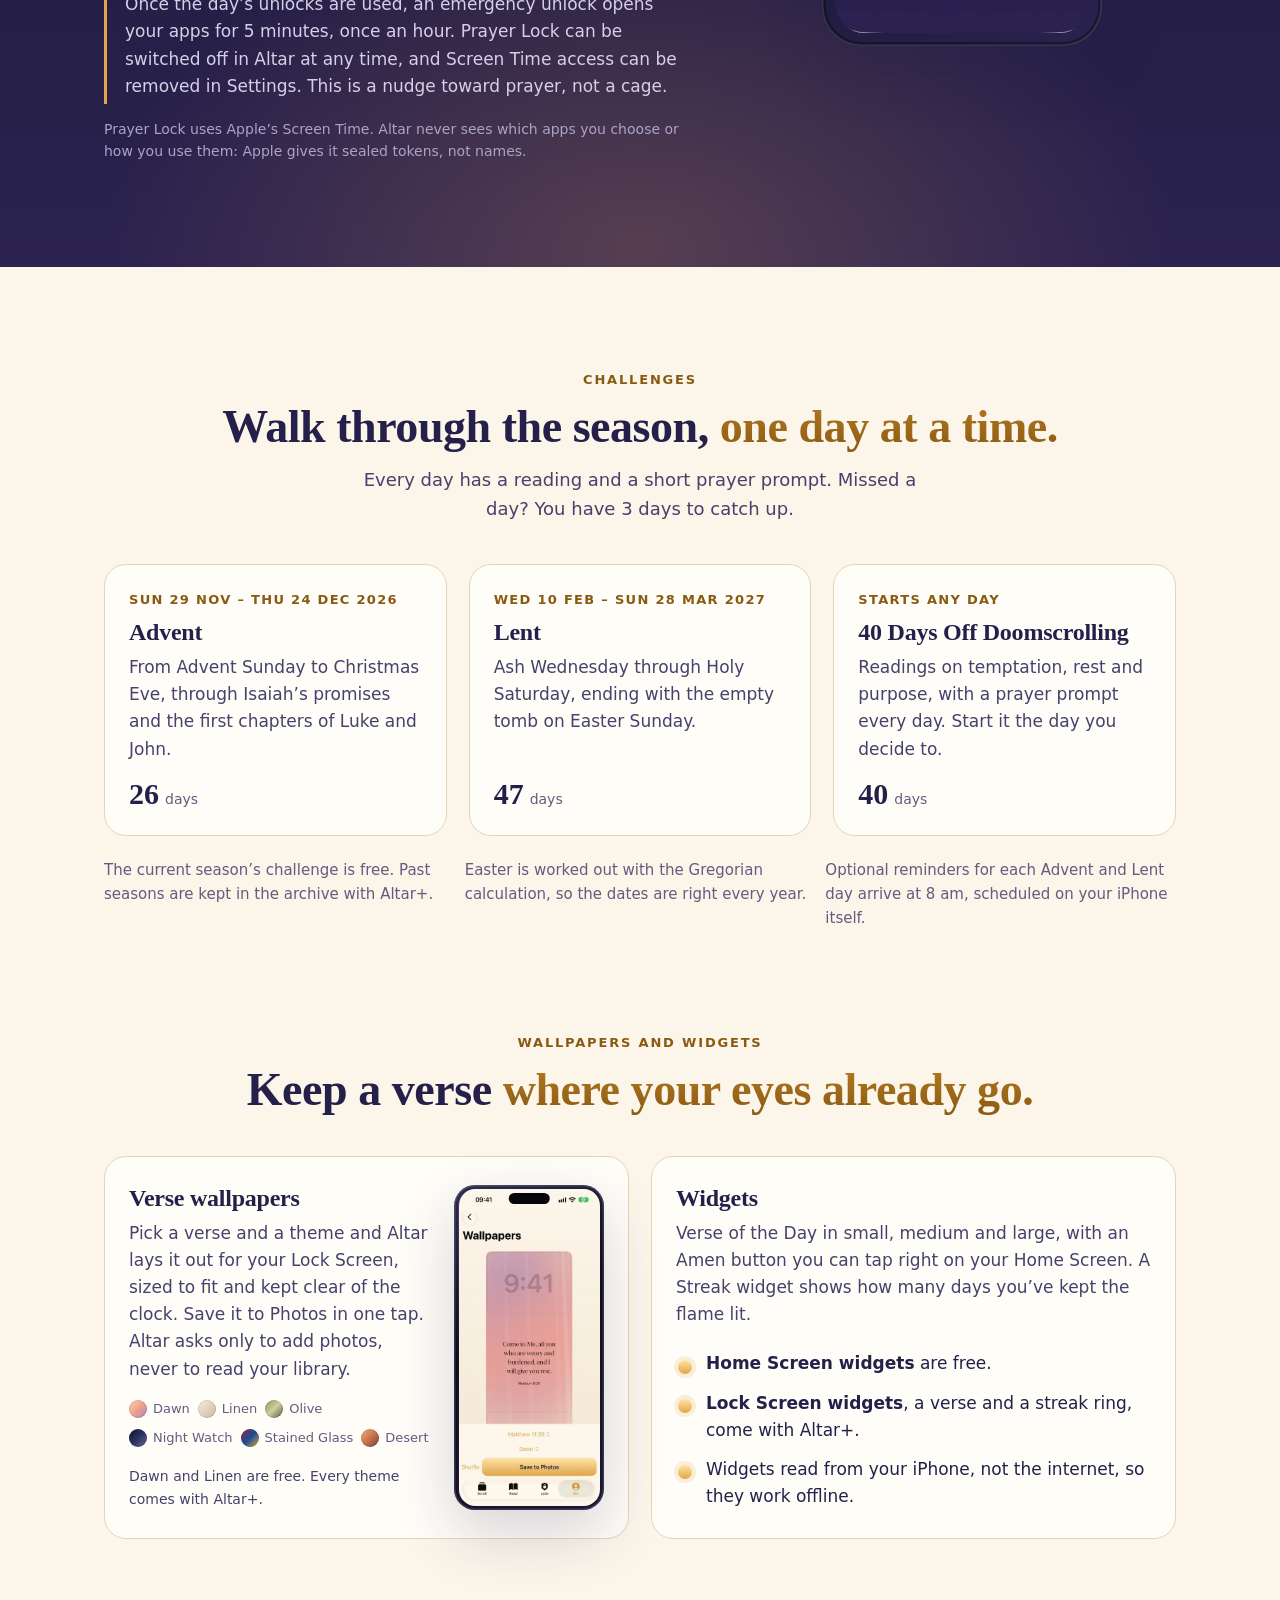
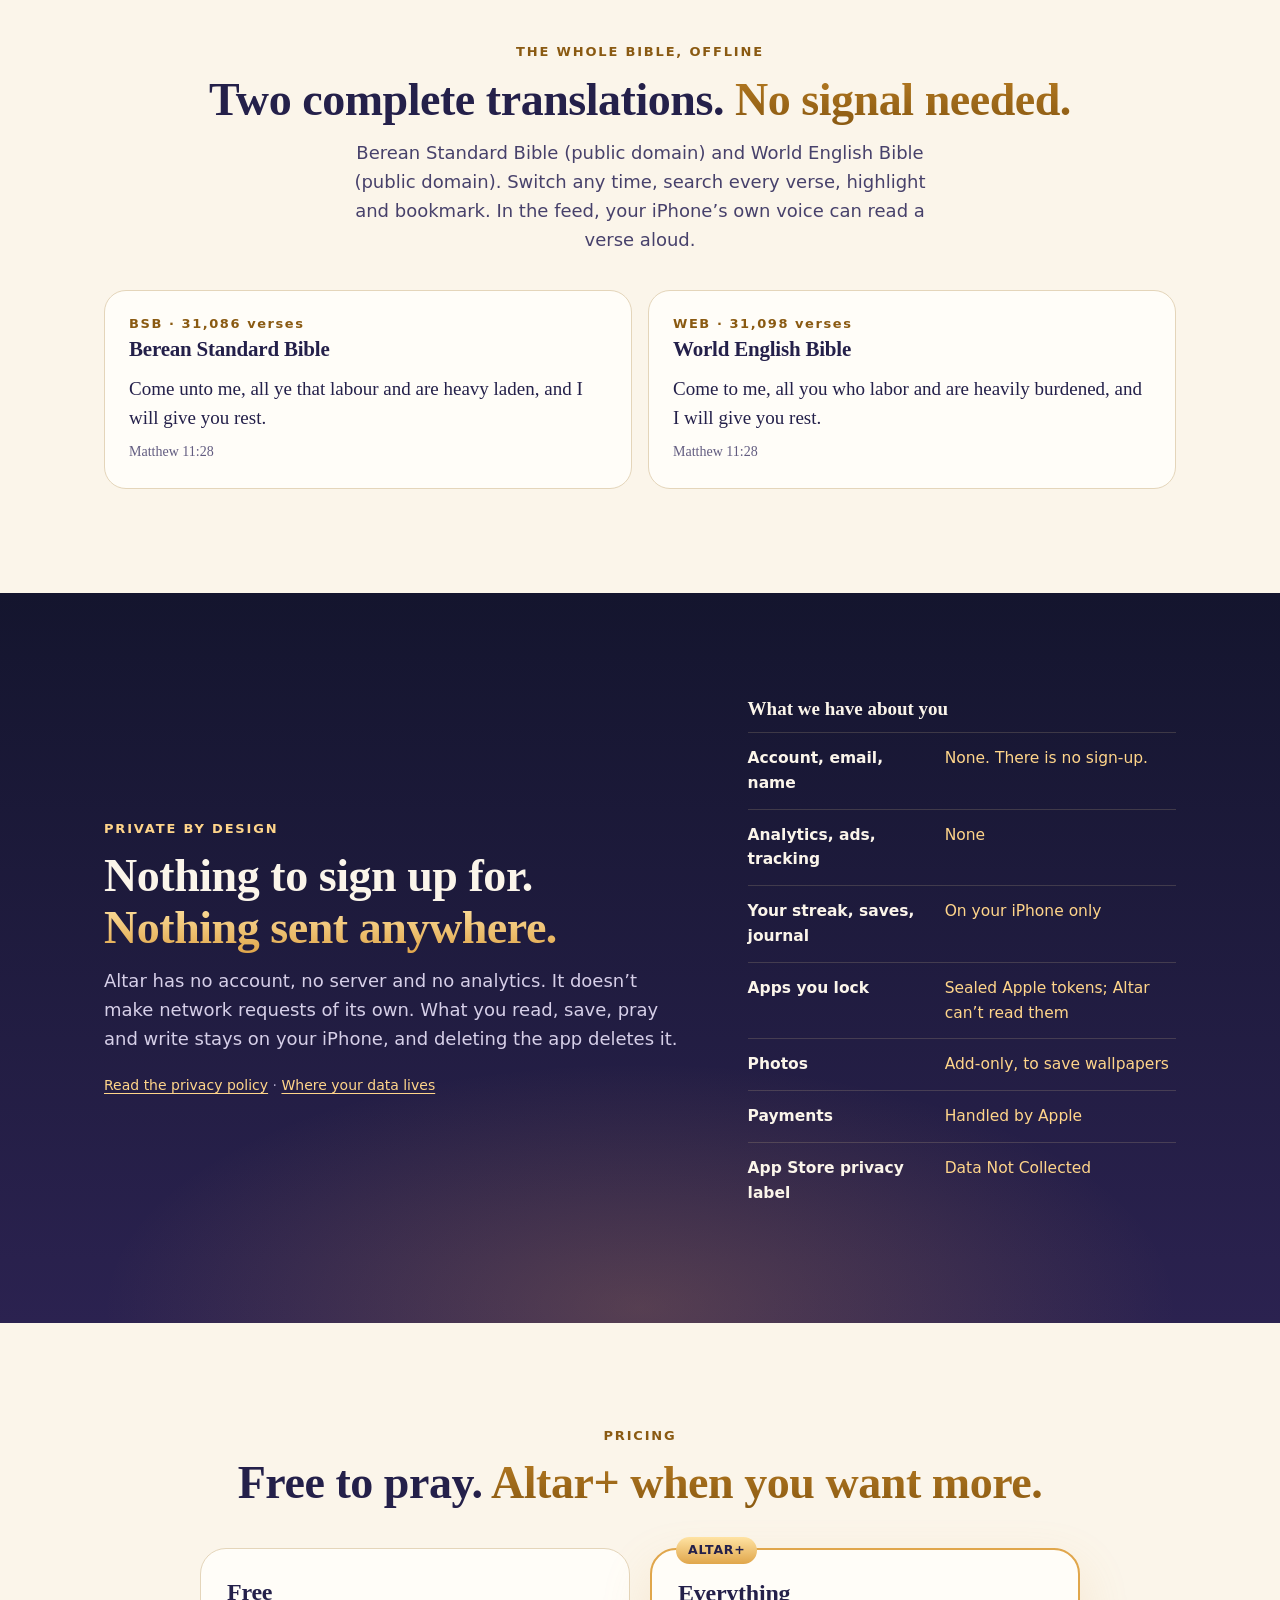
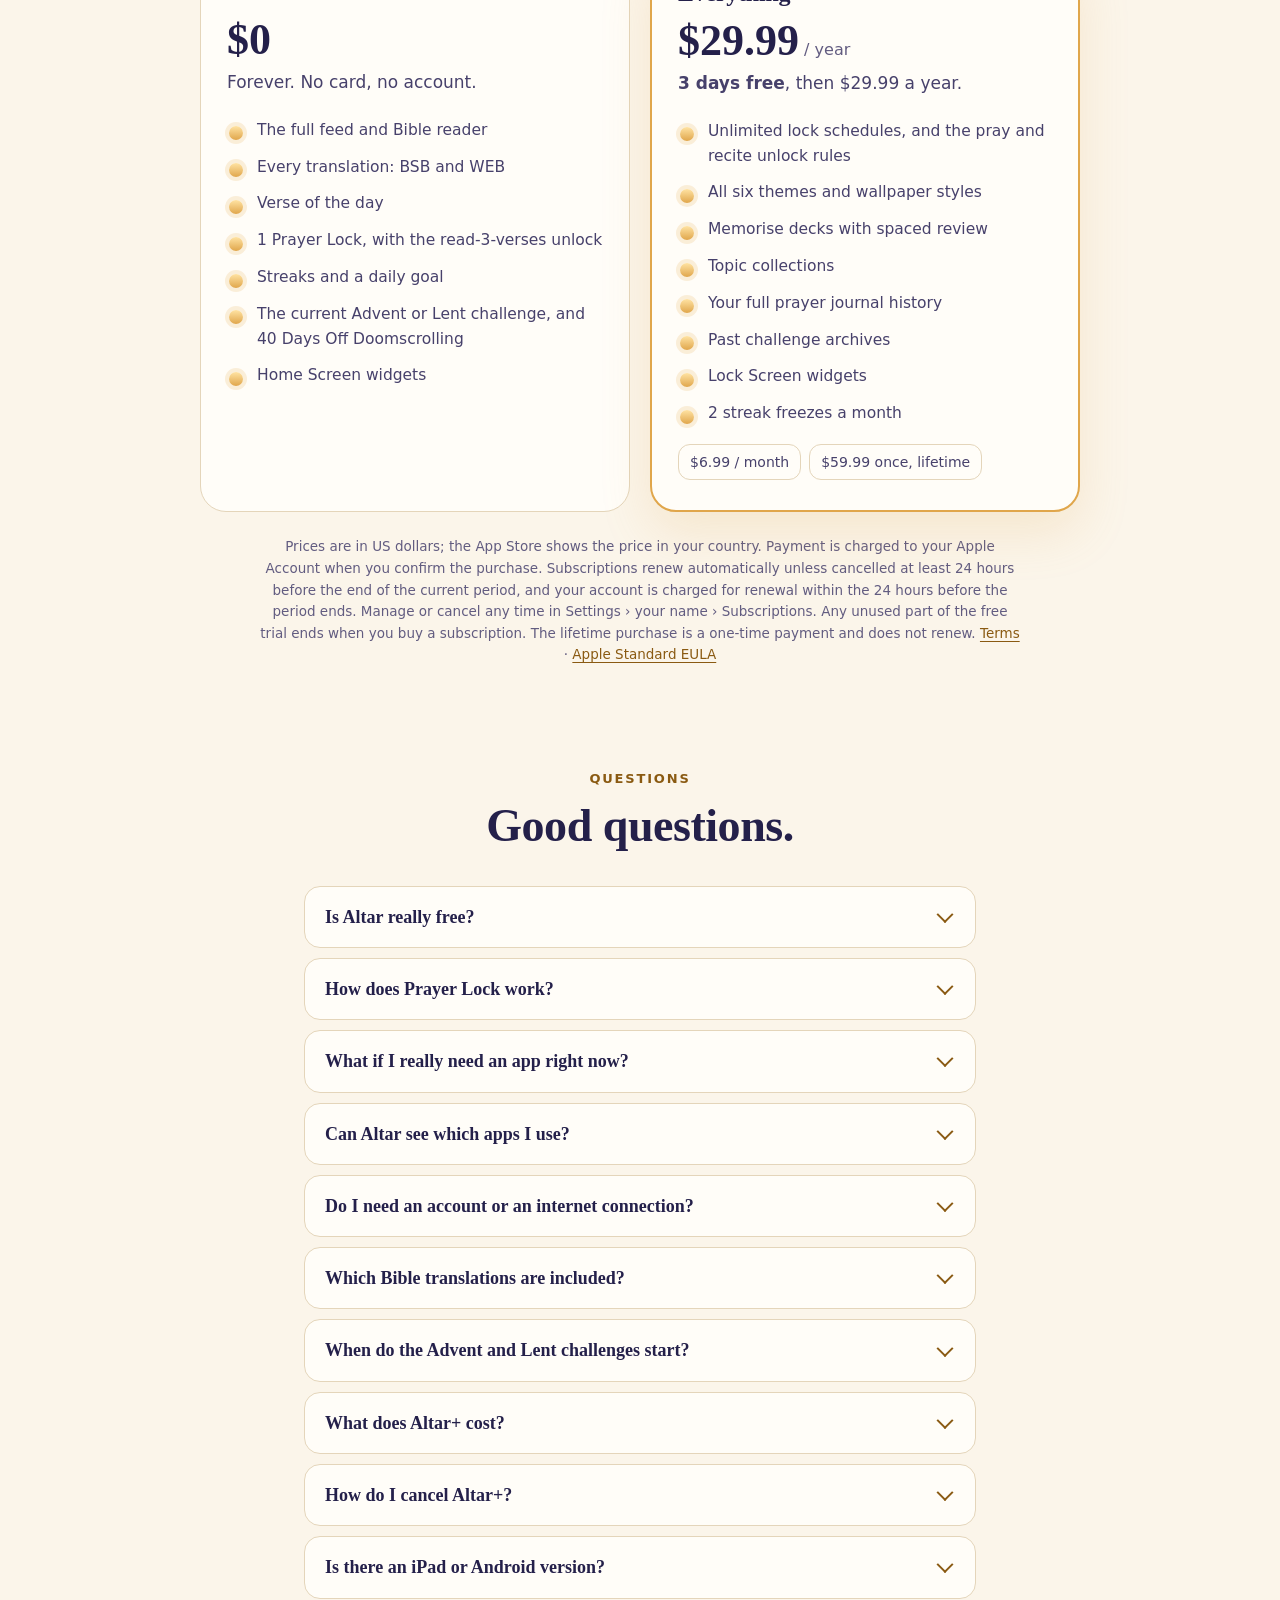
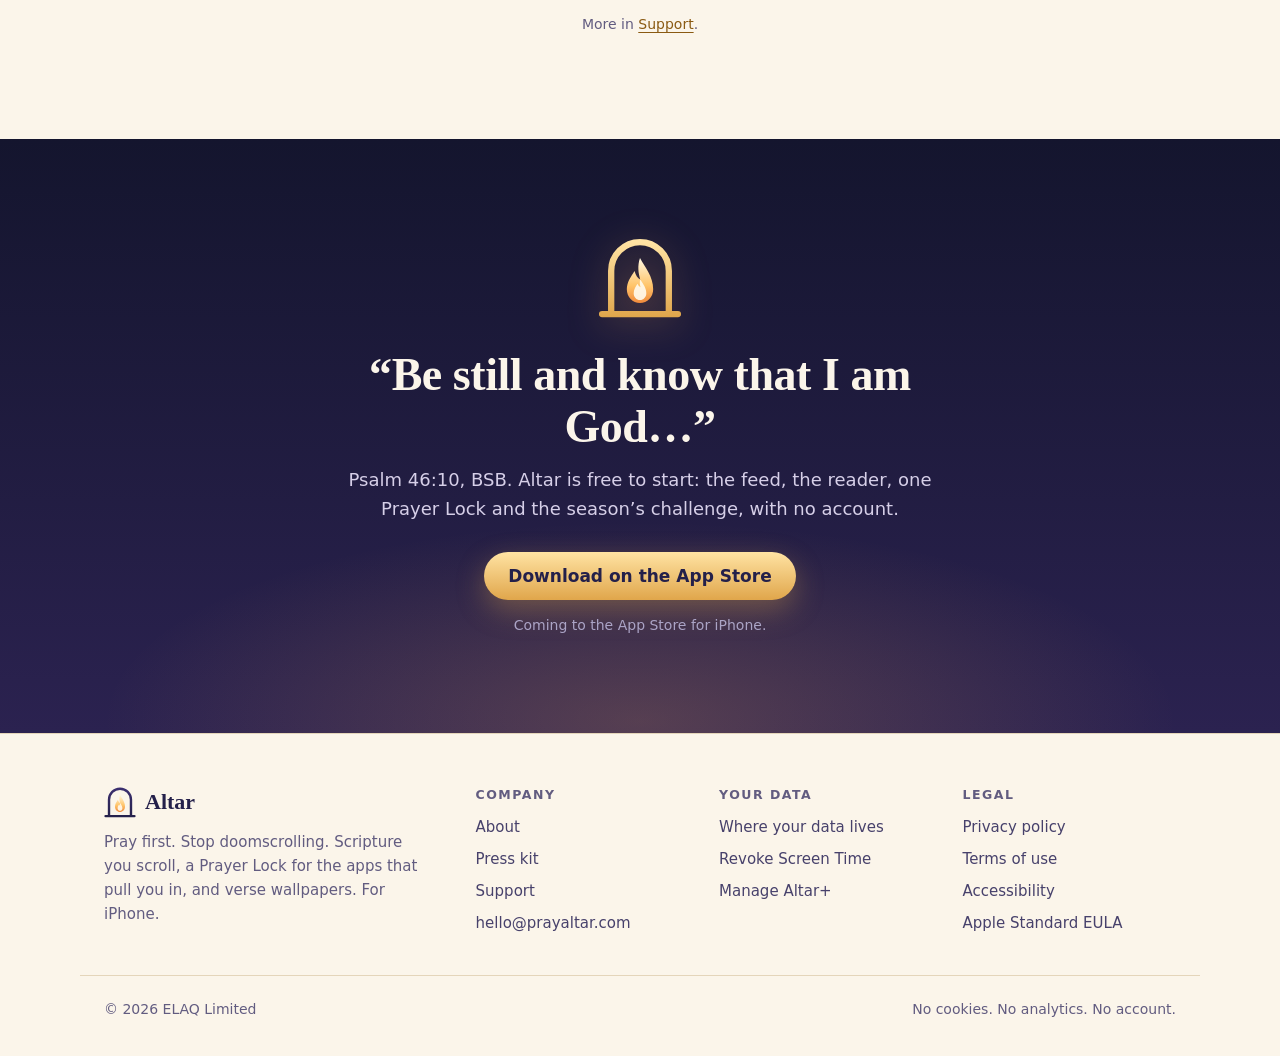
==== commit 0c2ca06f: "Scripture: Berean Standard Bible and World English Bible (both public domain); recaptured screenshot" ====
--- a/index.html
+++ b/index.html
@@ -4,7 +4,7 @@
 <meta charset="utf-8">
 <meta name="viewport" content="width=device-width,initial-scale=1,viewport-fit=cover">
 <title>Altar — Pray first. Stop doomscrolling.</title>
-<meta name="description" content="Altar replaces doomscrolling with scripture: a Bible you scroll like a feed, a Prayer Lock that keeps distracting apps closed until you&#x27;ve read, Advent and Lent challenges, and verse wallpapers. KJV and WEB, offline. No account, no tracking.">
+<meta name="description" content="Altar replaces doomscrolling with scripture: a Bible you scroll like a feed, a Prayer Lock that keeps distracting apps closed until you&#x27;ve read, Advent and Lent challenges, and verse wallpapers. BSB and WEB, offline. No account, no tracking.">
 <link rel="canonical" href="https://prayaltar.com/">
 <meta name="color-scheme" content="light dark">
 <meta name="theme-color" content="#FBF5EA" media="(prefers-color-scheme: light)">
@@ -13,14 +13,14 @@
 <meta property="og:site_name" content="Altar">
 <meta property="og:url" content="https://prayaltar.com/">
 <meta property="og:title" content="Altar — Pray first. Stop doomscrolling.">
-<meta property="og:description" content="Altar replaces doomscrolling with scripture: a Bible you scroll like a feed, a Prayer Lock that keeps distracting apps closed until you&#x27;ve read, Advent and Lent challenges, and verse wallpapers. KJV and WEB, offline. No account, no tracking.">
+<meta property="og:description" content="Altar replaces doomscrolling with scripture: a Bible you scroll like a feed, a Prayer Lock that keeps distracting apps closed until you&#x27;ve read, Advent and Lent challenges, and verse wallpapers. BSB and WEB, offline. No account, no tracking.">
 <meta property="og:image" content="https://prayaltar.com/og.png">
 <meta property="og:image:width" content="1200">
 <meta property="og:image:height" content="630">
 <meta property="og:image:alt" content="The Altar mark, a flame inside an arch, beside the words: Pray first. Stop doomscrolling.">
 <meta name="twitter:card" content="summary_large_image">
 <meta name="twitter:title" content="Altar — Pray first. Stop doomscrolling.">
-<meta name="twitter:description" content="Altar replaces doomscrolling with scripture: a Bible you scroll like a feed, a Prayer Lock that keeps distracting apps closed until you&#x27;ve read, Advent and Lent challenges, and verse wallpapers. KJV and WEB, offline. No account, no tracking.">
+<meta name="twitter:description" content="Altar replaces doomscrolling with scripture: a Bible you scroll like a feed, a Prayer Lock that keeps distracting apps closed until you&#x27;ve read, Advent and Lent challenges, and verse wallpapers. BSB and WEB, offline. No account, no tracking.">
 <meta name="twitter:image" content="https://prayaltar.com/og.png">
 <meta name="twitter:image:alt" content="The Altar mark, a flame inside an arch, beside the words: Pray first. Stop doomscrolling.">
 <link rel="icon" href="/favicon.png" type="image/png">
@@ -35,7 +35,7 @@
  "alternateName": "Altar",
  "operatingSystem": "iOS 17.0 or later",
  "applicationCategory": "ReferenceApplication",
- "description": "Altar replaces doomscrolling with scripture: a full-screen feed of Bible verses, a Prayer Lock that uses Apple Screen Time to keep chosen apps closed until you've read or prayed, streaks, Advent and Lent challenges, verse wallpapers and widgets. KJV and World English Bible, fully offline. No account, no ads, no tracking.",
+ "description": "Altar replaces doomscrolling with scripture: a full-screen feed of Bible verses, a Prayer Lock that uses Apple Screen Time to keep chosen apps closed until you've read or prayed, streaks, Advent and Lent challenges, verse wallpapers and widgets. Berean Standard Bible and World English Bible, fully offline. No account, no ads, no tracking.",
  "url": "https://prayaltar.com/",
  "image": "https://prayaltar.com/icon.png",
  "screenshot": [
@@ -114,7 +114,7 @@
    "name": "Which Bible translations are included?",
    "acceptedAnswer": {
     "@type": "Answer",
-    "text": "King James Version (public domain outside the UK; in the UK, Crown copyright, administered by Cambridge University Press) and World English Bible (public domain), complete. You can switch between them at any time, search every verse, and highlight and bookmark as you read."
+    "text": "Berean Standard Bible (public domain) and World English Bible (public domain), complete. You can switch between them at any time, search every verse, and highlight and bookmark as you read."
    }
   },
   {
@@ -186,7 +186,7 @@
     <div class="hero-copy">
       <svg class="hero-mark" viewBox="206 190 612 612" role="img" aria-label="Altar"><use href="#altar-mark"/></svg>
       <h1>Pray first.<br><span class="gold-text">Stop doomscrolling.</span></h1>
-      <p class="lede">Altar is a Bible you scroll like a feed, a Prayer Lock that keeps the apps that pull you in closed until you’ve read, and verse wallpapers for your Lock Screen. KJV and World English Bible, fully offline.</p>
+      <p class="lede">Altar is a Bible you scroll like a feed, a Prayer Lock that keeps the apps that pull you in closed until you’ve read, and verse wallpapers for your Lock Screen. Berean Standard Bible and World English Bible, fully offline.</p>
       <div class="cta-row">
         <a class="pill" href="/get/?ct=site-hero">Download on the App Store</a>
         <a class="ghost" href="#how">How it works →</a>
@@ -195,13 +195,13 @@
       <ul class="facts" aria-label="At a glance">
         <li><b>No</b> account</li>
         <li><b>No</b> ads or tracking</li>
-        <li><b>KJV + WEB</b> offline</li>
+        <li><b>BSB + WEB</b> offline</li>
         <li><b>Free</b> core, forever</li>
       </ul>
     </div>
     <div class="hero-art">
-      <figure class="phone"><picture><source srcset="/assets/shots/scroll.webp" type="image/webp"><img src="/assets/shots/scroll.jpg" width="828" height="1799" fetchpriority="high" alt="Altar's Scroll feed: Psalm 130:5 in the King James Version on a soft dawn background, with Amen, save, share, read and listen buttons."></picture></figure>
-      <figure class="phone"><picture><source srcset="/assets/shots/shield.webp" type="image/webp"><img decoding="async" src="/assets/shots/shield.jpg" width="828" height="1799" alt="The Pray first screen that covers a locked app: a gold flame, Psalm 37:4 in the King James Version, and buttons for Open Altar and Not now."></picture></figure>
+      <figure class="phone"><picture><source srcset="/assets/shots/scroll.webp" type="image/webp"><img src="/assets/shots/scroll.jpg" width="828" height="1799" fetchpriority="high" alt="Altar's Scroll feed: Romans 15:13 in the Berean Standard Bible on a soft dawn background, with Amen, save, share, read and listen buttons."></picture></figure>
+      <figure class="phone"><picture><source srcset="/assets/shots/shield.webp" type="image/webp"><img decoding="async" src="/assets/shots/shield.jpg" width="828" height="1799" alt="The Pray first screen that covers a locked app: a gold flame, Matthew 11:28 in the Berean Standard Bible, and buttons for Open Altar and Not now."></picture></figure>
     </div>
   </div>
 </section>
@@ -239,10 +239,10 @@
   </div>
   <div class="strip-wrap">
     <div class="strip" tabindex="0" aria-label="App screenshots, scrolls sideways">
-      <figure><div class="phone"><picture><source srcset="/assets/shots/read.webp" type="image/webp"><img src="/assets/shots/read.jpg" width="828" height="1799" loading="lazy" decoding="async" alt="The Bible reader open at John chapter 1 in the King James Version, with a search bar and a translation switcher."></picture></div><figcaption>Read<span>The whole Bible, offline</span></figcaption></figure>
+      <figure><div class="phone"><picture><source srcset="/assets/shots/read.webp" type="image/webp"><img src="/assets/shots/read.jpg" width="828" height="1799" loading="lazy" decoding="async" alt="The Bible reader open at John chapter 1 in the Berean Standard Bible, with a search bar and a translation switcher."></picture></div><figcaption>Read<span>The whole Bible, offline</span></figcaption></figure>
       <figure><div class="phone"><picture><source srcset="/assets/shots/advent.webp" type="image/webp"><img src="/assets/shots/advent.jpg" width="828" height="1799" loading="lazy" decoding="async" alt="The Advent 2026 challenge: 26 days, each with a reading and a prayer prompt."></picture></div><figcaption>Advent<span>One reading a day</span></figcaption></figure>
       <figure><div class="phone"><picture><source srcset="/assets/shots/streak.webp" type="image/webp"><img src="/assets/shots/streak.jpg" width="828" height="1799" loading="lazy" decoding="async" alt="The Me tab: a glowing flame inside a progress ring, a 23-day streak, today's goal met, and a calendar of the month."></picture></div><figcaption>Streak<span>Keep the flame lit</span></figcaption></figure>
-      <figure><div class="phone"><picture><source srcset="/assets/shots/wallpapers.webp" type="image/webp"><img src="/assets/shots/wallpapers.jpg" width="828" height="1799" loading="lazy" decoding="async" alt="The wallpaper maker showing Psalm 37:4 on a Dawn background, placed below the Lock Screen clock, with a Save to Photos button."></picture></div><figcaption>Wallpapers<span>Verses for your Lock Screen</span></figcaption></figure>
+      <figure><div class="phone"><picture><source srcset="/assets/shots/wallpapers.webp" type="image/webp"><img src="/assets/shots/wallpapers.jpg" width="828" height="1799" loading="lazy" decoding="async" alt="The wallpaper maker showing Matthew 11:28 on a Dawn background, placed below the Lock Screen clock, with a Save to Photos button."></picture></div><figcaption>Wallpapers<span>Verses for your Lock Screen</span></figcaption></figure>
       <figure><div class="phone"><picture><source srcset="/assets/shots/memorise.webp" type="image/webp"><img src="/assets/shots/memorise.jpg" width="828" height="1799" loading="lazy" decoding="async" alt="Memorise: Philippians 4:6 shown as first letters only, with a box to type the verse from memory."></picture></div><figcaption>Memorise<span>Hide it in your heart</span></figcaption></figure>
     </div>
   </div>
@@ -271,7 +271,7 @@
       </div>
       <p class="fine">Prayer Lock uses Apple’s Screen Time. Altar never sees which apps you choose or how you use them: Apple gives it sealed tokens, not names.</p>
     </div>
-    <figure class="phone"><picture><source srcset="/assets/shots/shield.webp" type="image/webp"><img src="/assets/shots/shield.jpg" width="828" height="1799" loading="lazy" decoding="async" alt="The Pray first screen, previewed in Altar: Psalm 37:4 on a deep indigo background, with Open Altar and Not now buttons."></picture></figure>
+    <figure class="phone"><picture><source srcset="/assets/shots/shield.webp" type="image/webp"><img src="/assets/shots/shield.jpg" width="828" height="1799" loading="lazy" decoding="async" alt="The Pray first screen, previewed in Altar: Matthew 11:28 on a deep indigo background, with Open Altar and Not now buttons."></picture></figure>
   </div>
 </section>
 
@@ -329,7 +329,7 @@
           </ul>
           <p class="fine">Dawn and Linen are free. Every theme comes with Altar+.</p>
         </div>
-        <figure class="phone"><picture><source srcset="/assets/shots/wallpapers.webp" type="image/webp"><img src="/assets/shots/wallpapers.jpg" width="828" height="1799" loading="lazy" decoding="async" alt="A verse wallpaper preview with Psalm 37:4 below the Lock Screen clock."></picture></figure>
+        <figure class="phone"><picture><source srcset="/assets/shots/wallpapers.webp" type="image/webp"><img src="/assets/shots/wallpapers.jpg" width="828" height="1799" loading="lazy" decoding="async" alt="A verse wallpaper preview with Matthew 11:28 below the Lock Screen clock."></picture></figure>
       </article>
       <article class="panel" style="grid-template-columns:1fr">
         <div>
@@ -351,11 +351,11 @@
   <div class="wrap">
     <p class="eyebrow center">The whole Bible, offline</p>
     <h2 class="center">Two complete translations. <span class="gold-text">No signal needed.</span></h2>
-    <p class="sub center">King James Version (public domain outside the UK; in the UK, Crown copyright, administered by Cambridge University Press) and World English Bible (public domain). Switch any time, search every verse, highlight and bookmark. In the feed, your iPhone’s own voice can read a verse aloud.</p>
+    <p class="sub center">Berean Standard Bible (public domain) and World English Bible (public domain). Switch any time, search every verse, highlight and bookmark. In the feed, your iPhone’s own voice can read a verse aloud.</p>
     <div class="bibles">
       <article class="bible">
-        <p class="abbr">KJV · 31,102 verses</p>
-        <h3>King James Version</h3>
+        <p class="abbr">BSB · 31,086 verses</p>
+        <h3>Berean Standard Bible</h3>
         <blockquote><p>Come unto me, all ye that labour and are heavy laden, and I will give you rest.</p><cite>Matthew 11:28</cite></blockquote>
       </article>
       <article class="bible">
@@ -403,7 +403,7 @@
         <p class="alt">Forever. No card, no account.</p>
         <ul class="ticks">
           <li>The full feed and Bible reader</li>
-          <li>Every translation: KJV and WEB</li>
+          <li>Every translation: BSB and WEB</li>
           <li>Verse of the day</li>
           <li>1 Prayer Lock, with the read-3-verses unlock</li>
           <li>Streaks and a daily goal</li>
@@ -444,7 +444,7 @@
       <details><summary>What if I really need an app right now?</summary><div><p>You are never trapped. You can switch Prayer Lock off in Altar’s Lock tab at any time. If you’ve used all of the day’s unlocks (5 a day; with Altar+ you can set it anywhere from 1 to 20), an emergency unlock opens your apps for 5 minutes, once an hour. You can also remove Altar’s Screen Time access in Settings, or delete the app.</p></div></details>
       <details><summary>Can Altar see which apps I use?</summary><div><p>No. Apple hands Altar sealed tokens for the apps you pick, not their names or your usage. Altar can ask iOS to lock those tokens, and that’s all. Your Screen Time data stays with Apple on your iPhone.</p></div></details>
       <details><summary>Do I need an account or an internet connection?</summary><div><p>Neither. There is no sign-up of any kind, and the whole Bible is built into the app, so reading, the feed, Prayer Lock, streaks and challenges all work offline. You only need a connection to buy or restore Altar+, which goes through Apple.</p></div></details>
-      <details><summary>Which Bible translations are included?</summary><div><p>King James Version (public domain outside the UK; in the UK, Crown copyright, administered by Cambridge University Press) and World English Bible (public domain), complete. You can switch between them at any time, search every verse, and highlight and bookmark as you read.</p></div></details>
+      <details><summary>Which Bible translations are included?</summary><div><p>Berean Standard Bible (public domain) and World English Bible (public domain), complete. You can switch between them at any time, search every verse, and highlight and bookmark as you read.</p></div></details>
       <details><summary>When do the Advent and Lent challenges start?</summary><div><p>Advent 2026 runs from Sunday 29 November to Thursday 24 December: 26 days. Lent 2027 runs from Ash Wednesday, 10 February, through Easter Sunday, 28 March: 47 days. Every day has a reading and a short prayer prompt. Missed a day? You have 3 days to catch up. The dates are calculated in the app each year, not hard-coded. 40 Days Off Doomscrolling can start any day.</p></div></details>
       <details><summary>What does Altar+ cost?</summary><div><p>$29.99 a year with a 3-day free trial, $6.99 a month, or $59.99 once for lifetime access. Those are US prices; the App Store shows the price for your country.</p></div></details>
       <details><summary>How do I cancel Altar+?</summary><div><p>On your iPhone, open Settings, tap your name, then Subscriptions, and choose Altar+. Apple handles all billing, so we never see your card. Cancel at least 24 hours before the renewal date to avoid the next charge.</p></div></details>
@@ -458,8 +458,8 @@
 <section class="final night" id="get">
   <div class="wrap center narrow">
     <svg class="hero-mark" viewBox="206 190 612 612" aria-hidden="true"><use href="#altar-mark-gold"/></svg>
-    <h2>“Be still, and know that I am God…”</h2>
-    <p class="sub">Psalm 46:10, KJV. Altar is free to start: the feed, the reader, one Prayer Lock and the season’s challenge, with no account.</p>
+    <h2>“Be still and know that I am God…”</h2>
+    <p class="sub">Psalm 46:10, BSB. Altar is free to start: the feed, the reader, one Prayer Lock and the season’s challenge, with no account.</p>
     <div class="cta-row" style="margin-top:28px">
       <a class="pill" href="/get/?ct=site-footer">Download on the App Store</a>
     </div>
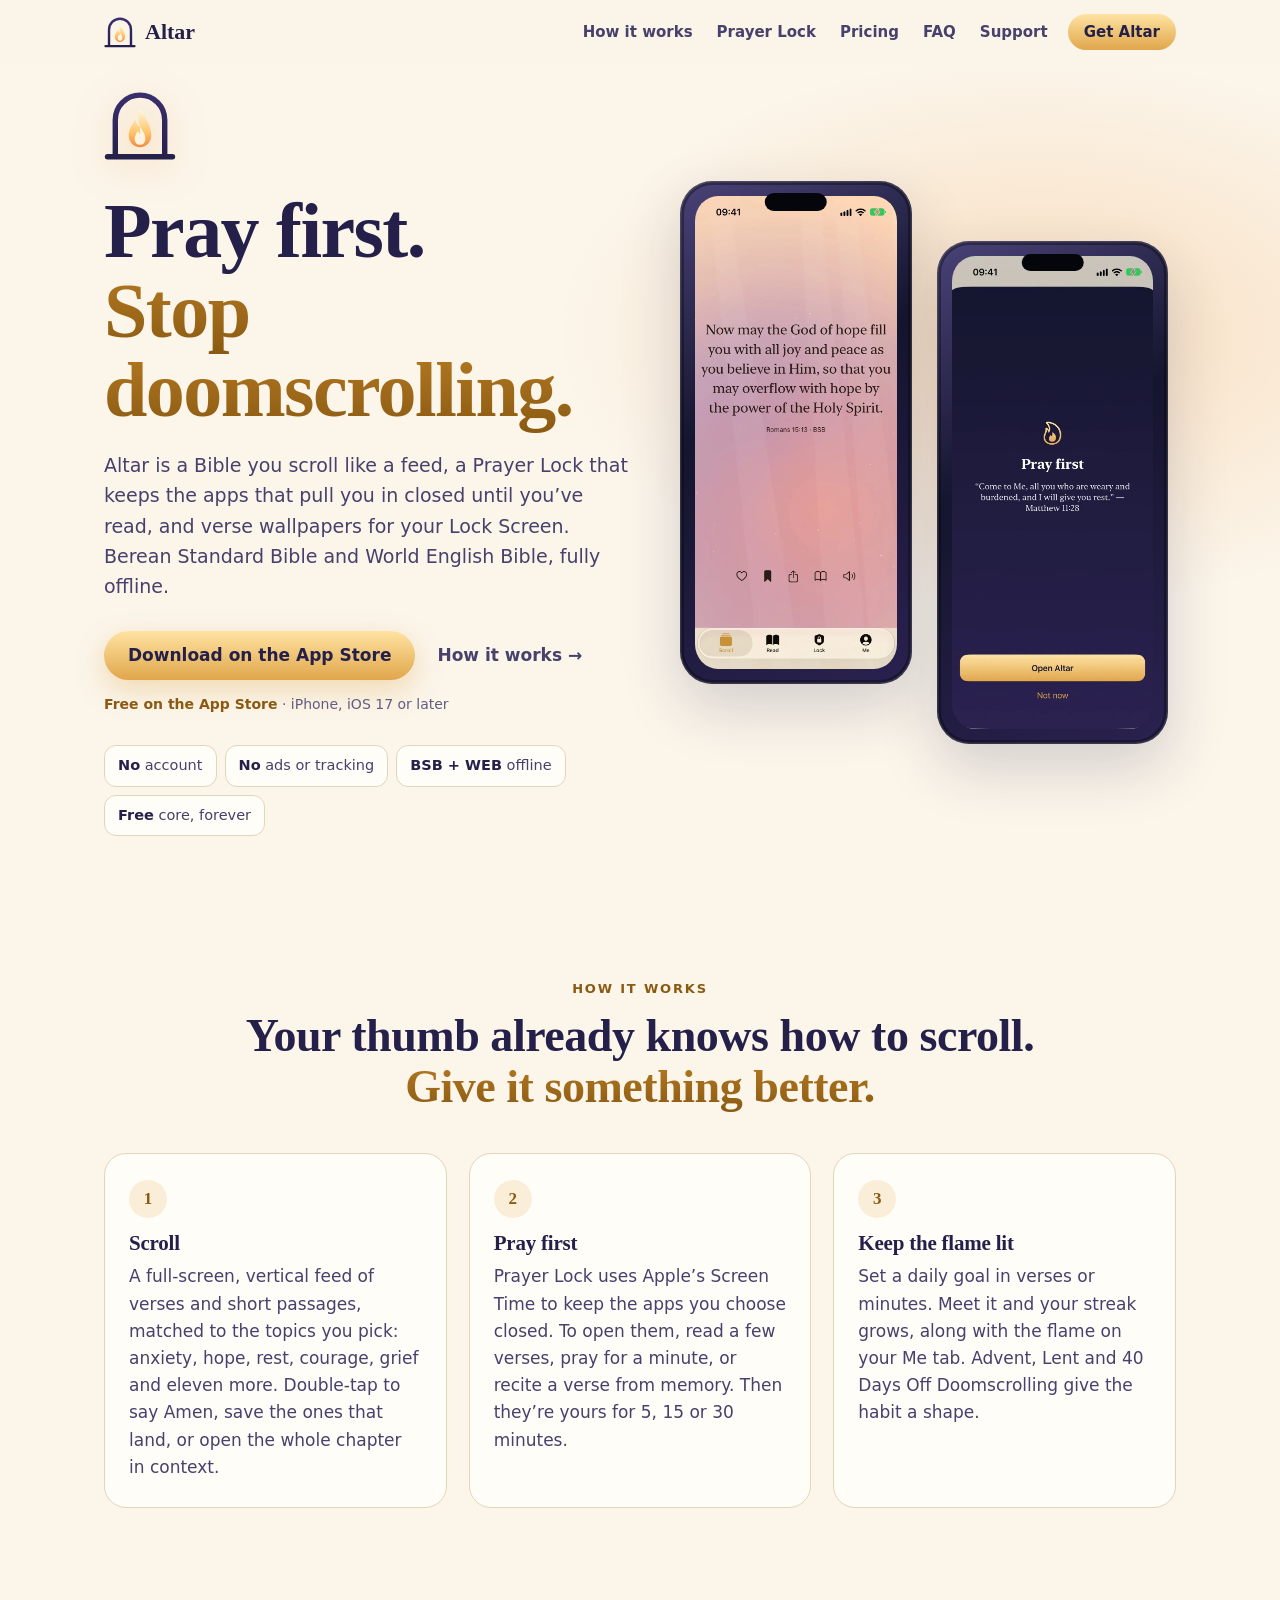
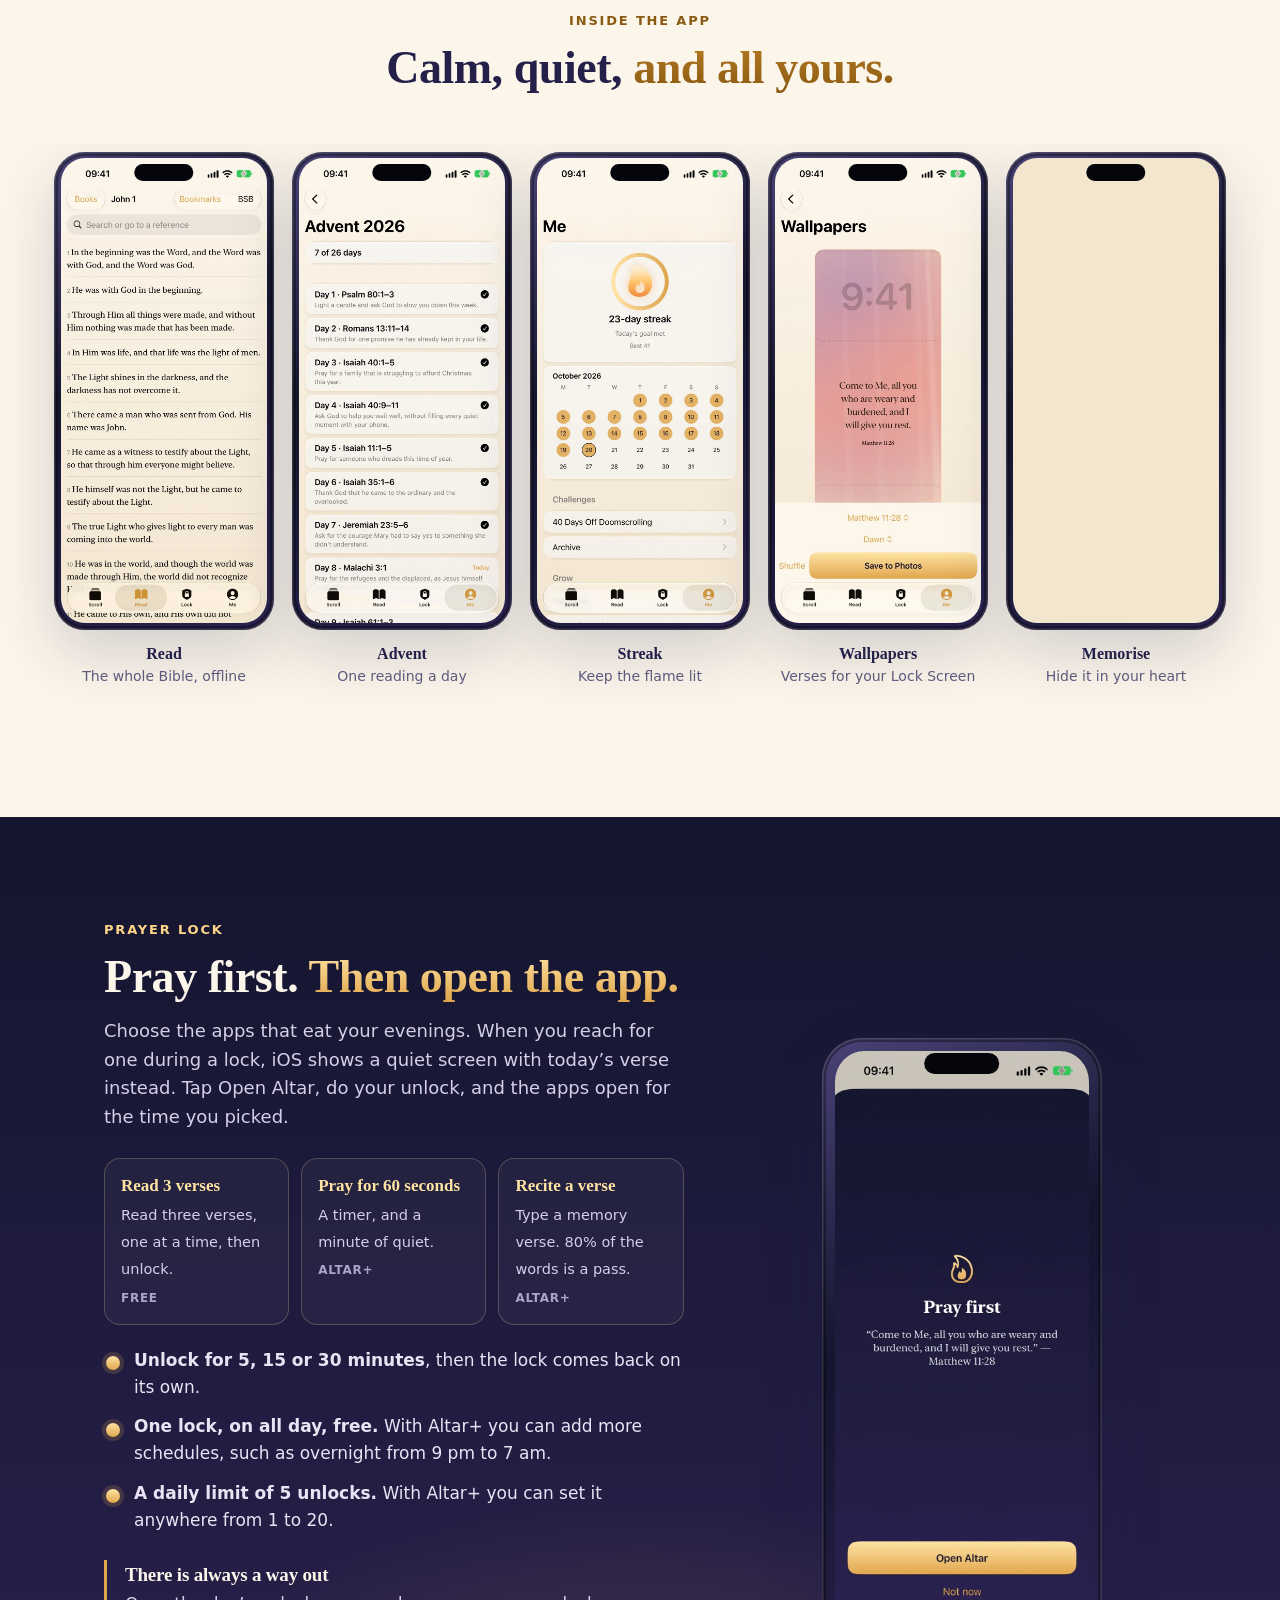
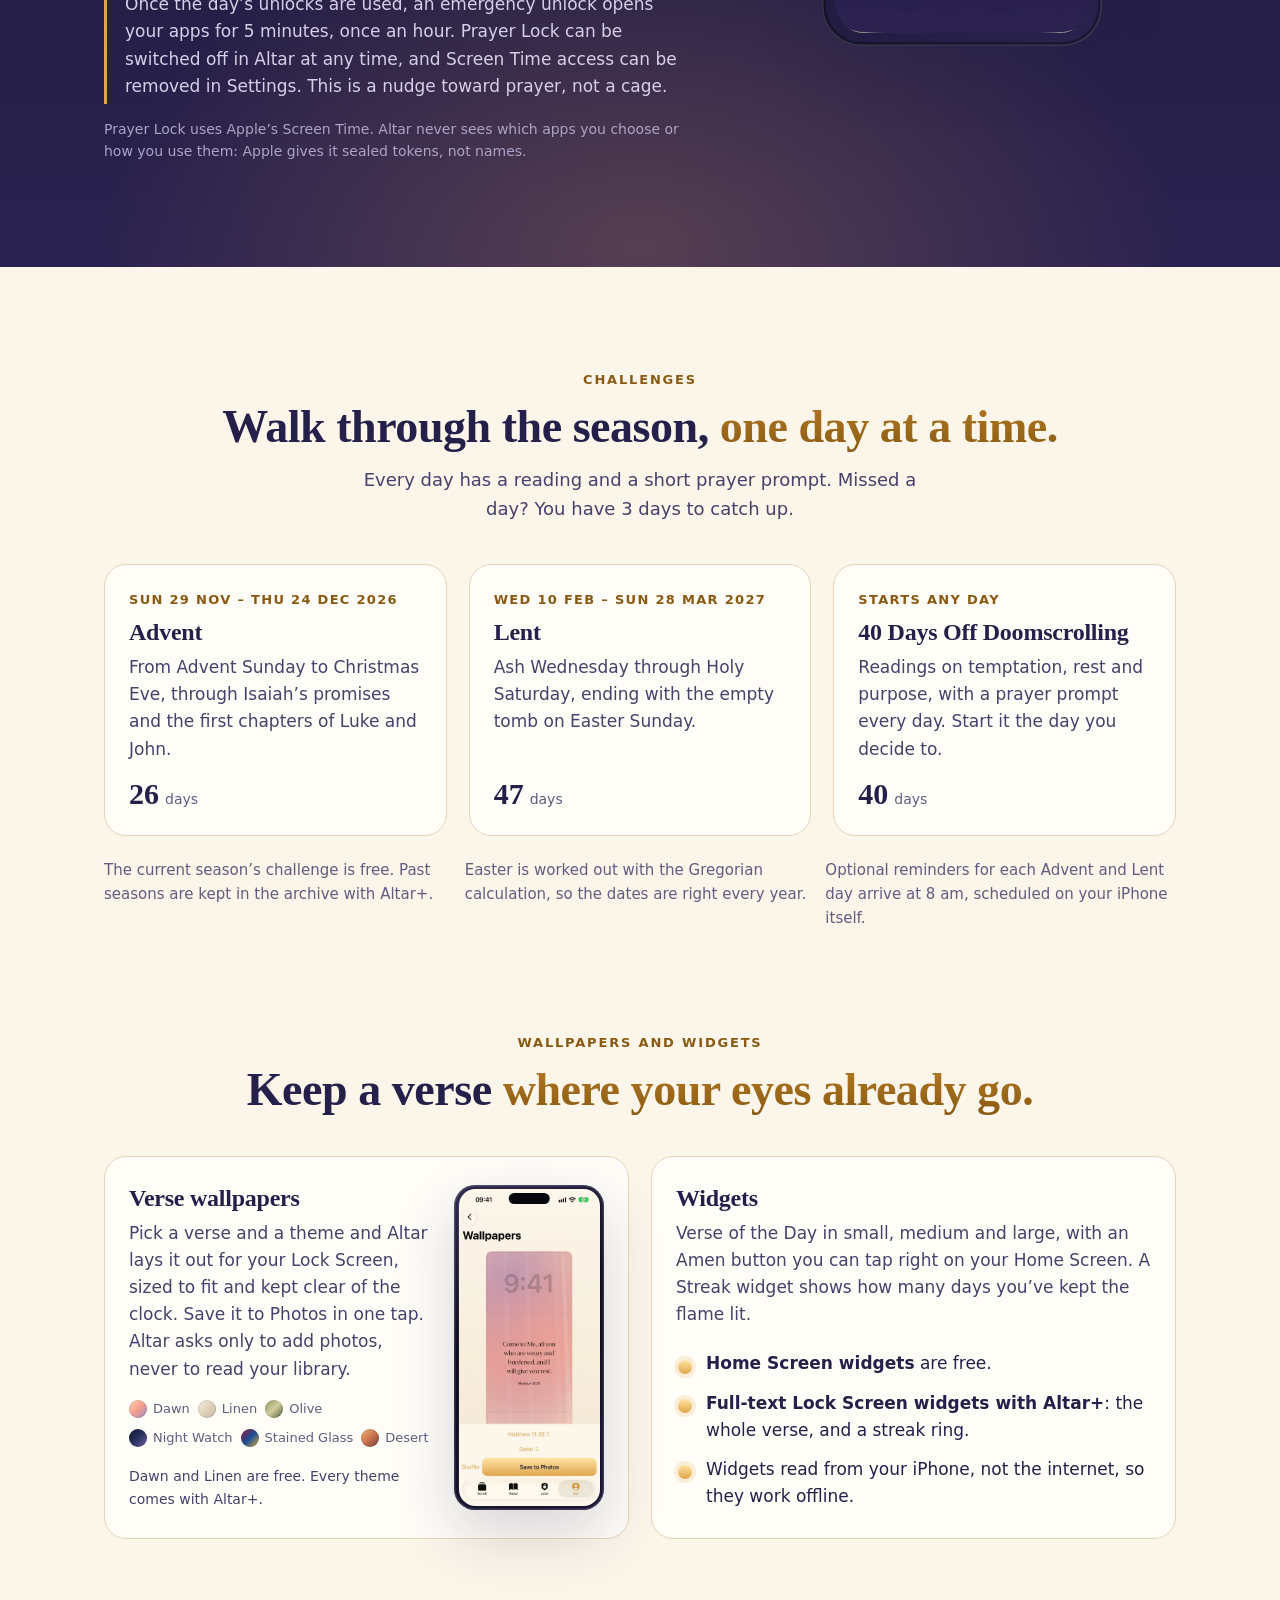
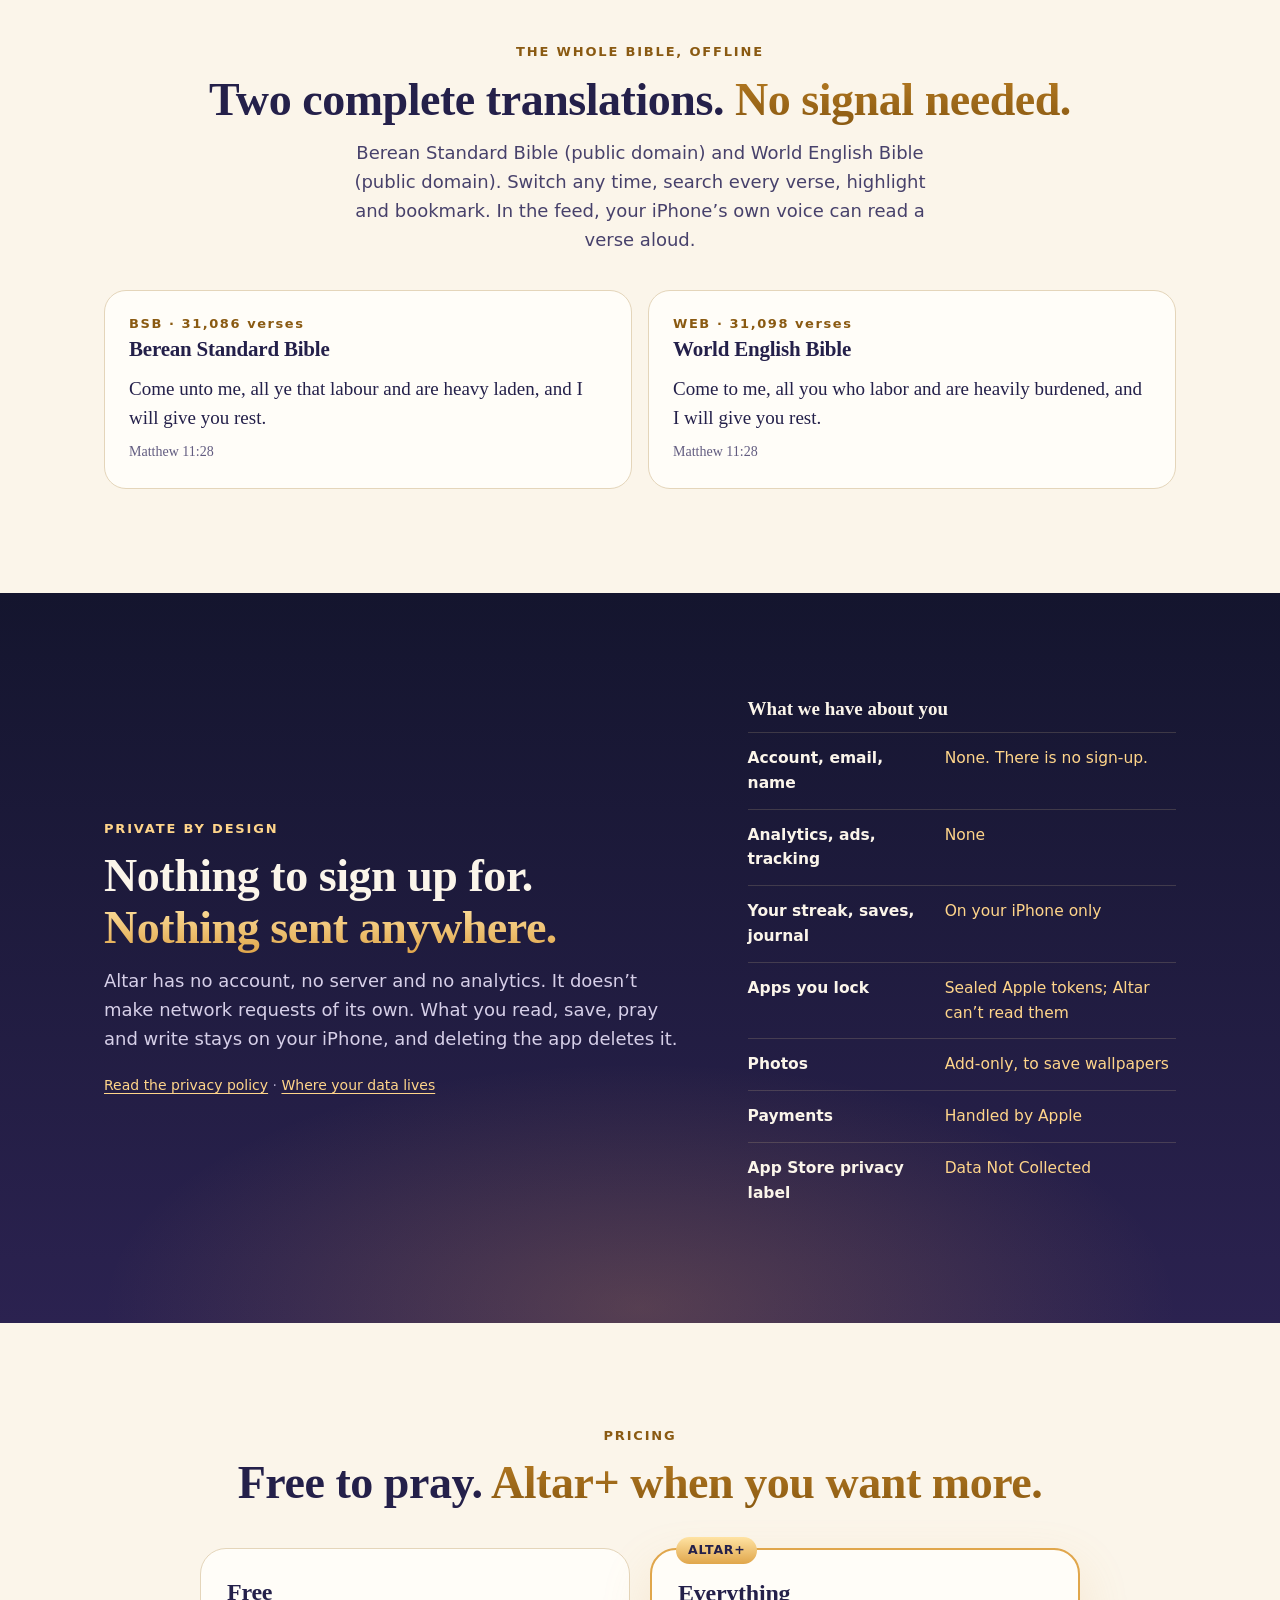
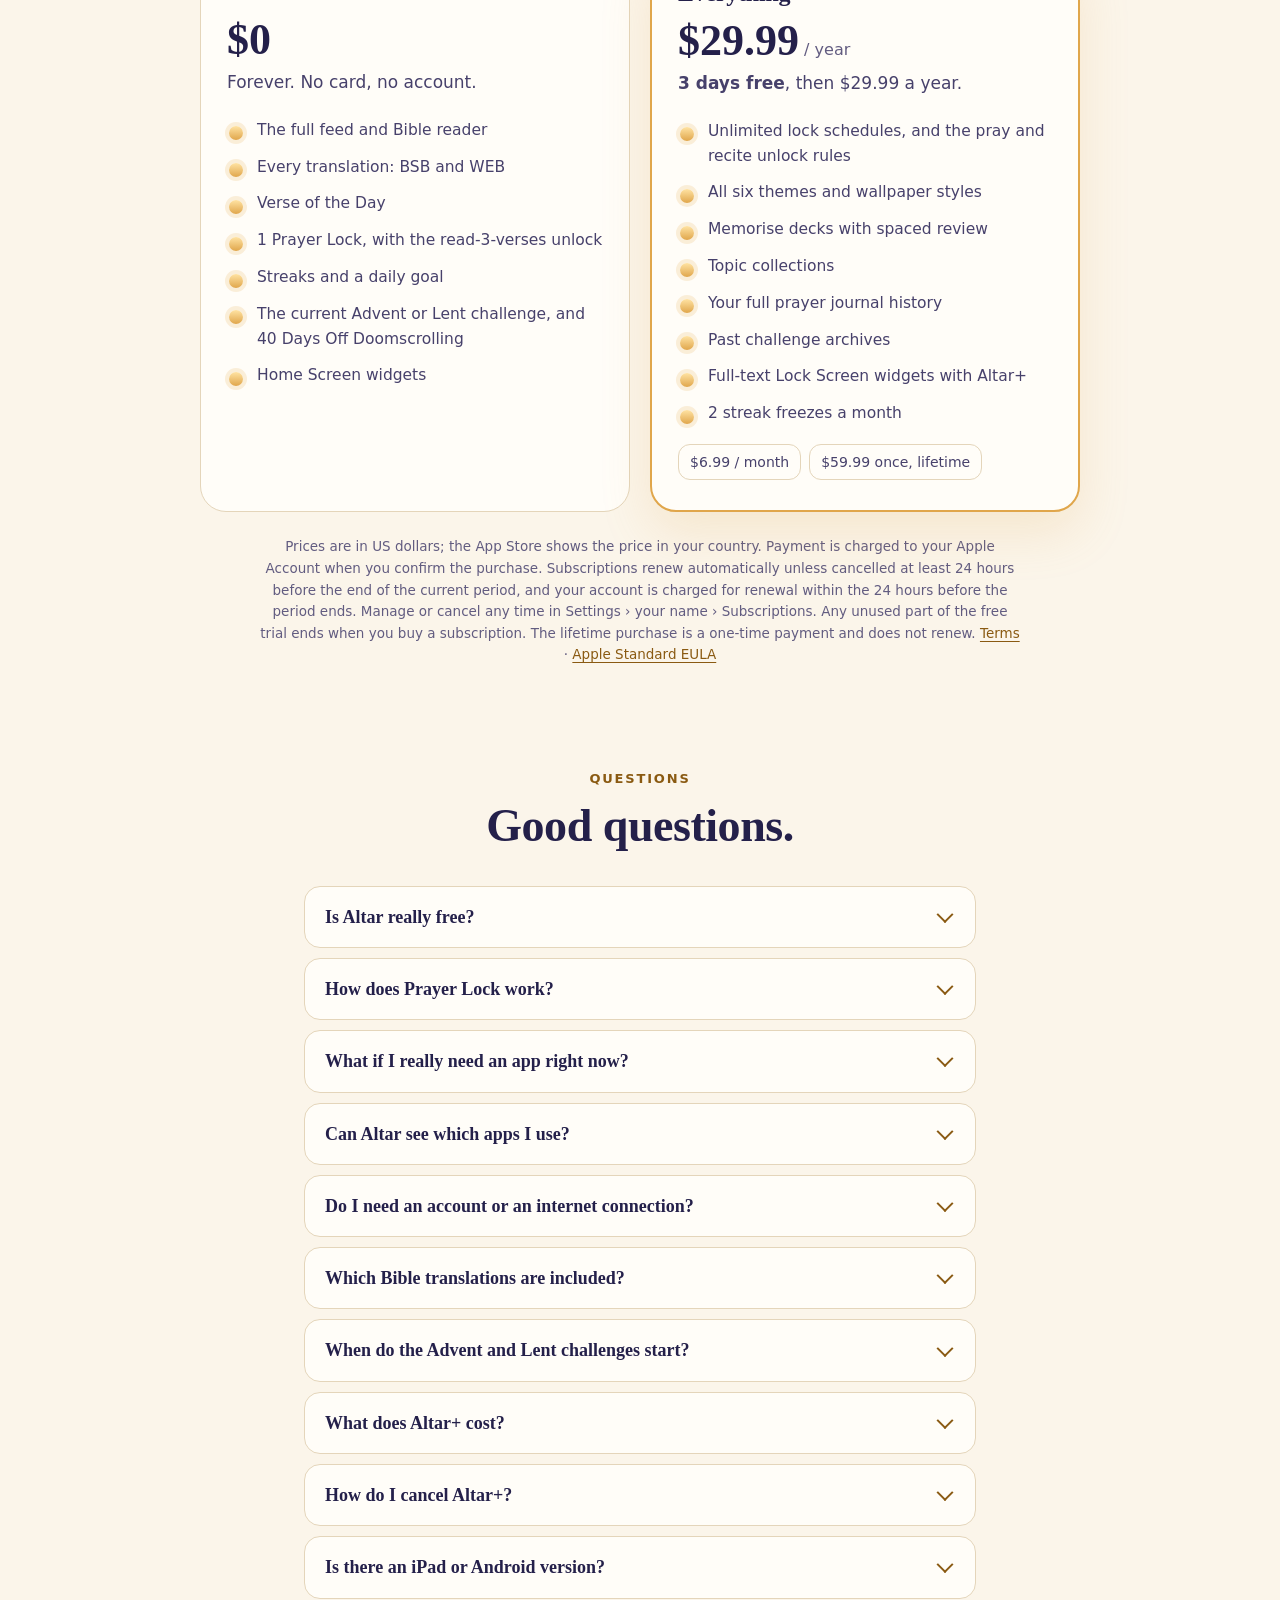
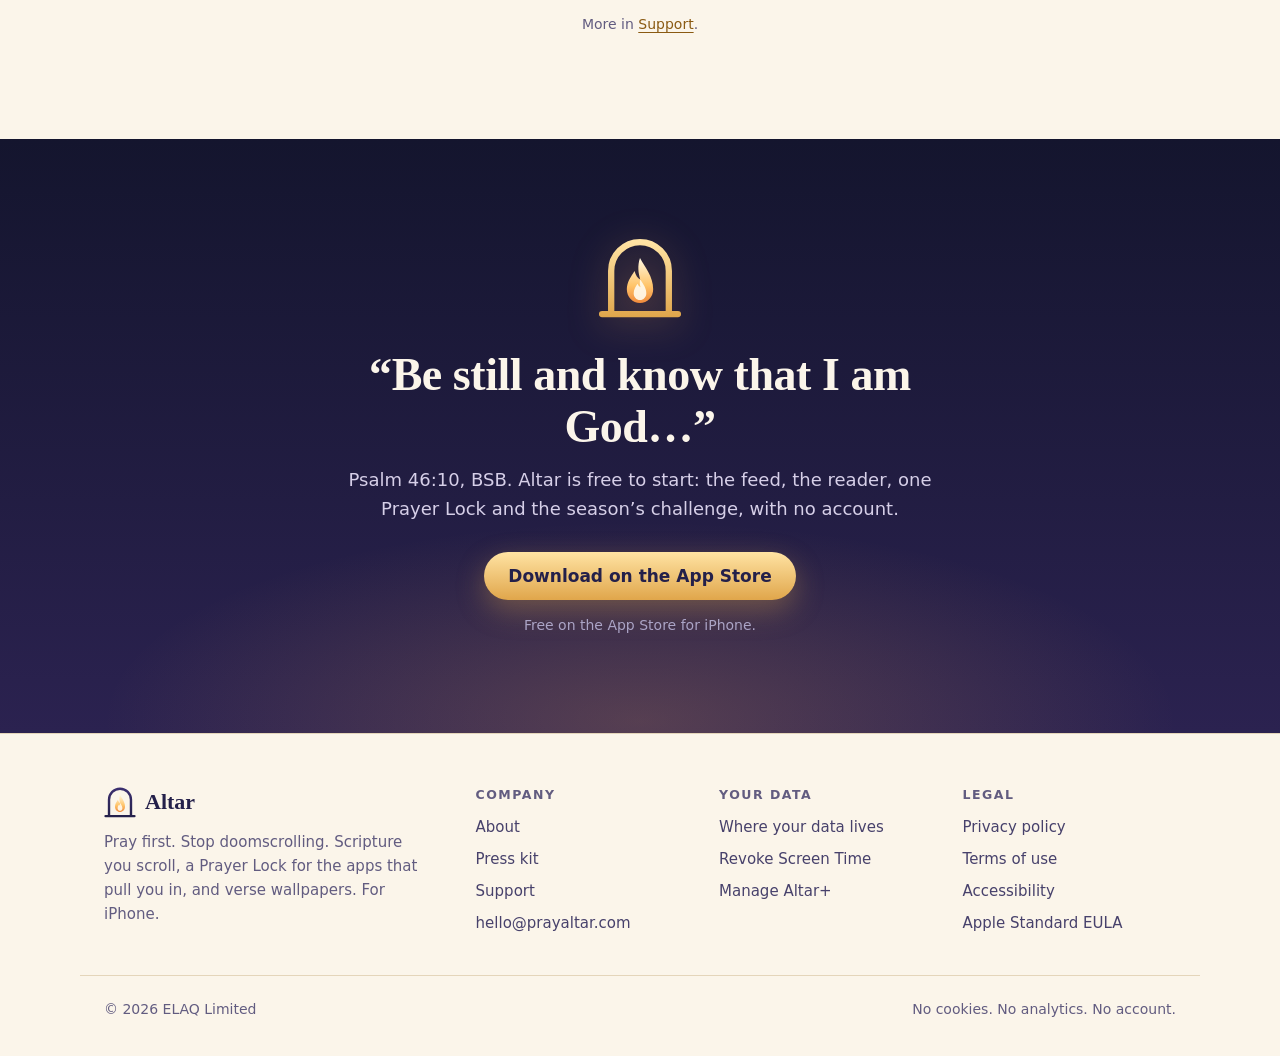
==== commit c09322a5: "PrayAltar 1.0 is on the App Store: links live, copy matches 1.0 Co-Authored-By: Claude <noreply@anth" ====
--- a/index.html
+++ b/index.html
@@ -3,7 +3,7 @@
 <head>
 <meta charset="utf-8">
 <meta name="viewport" content="width=device-width,initial-scale=1,viewport-fit=cover">
-<title>Altar — Pray first. Stop doomscrolling.</title>
+<title>PrayAltar — Pray first. Stop doomscrolling.</title>
 <meta name="description" content="Altar replaces doomscrolling with scripture: a Bible you scroll like a feed, a Prayer Lock that keeps distracting apps closed until you&#x27;ve read, Advent and Lent challenges, and verse wallpapers. BSB and WEB, offline. No account, no tracking.">
 <link rel="canonical" href="https://prayaltar.com/">
 <meta name="color-scheme" content="light dark">
@@ -12,14 +12,14 @@
 <meta property="og:type" content="website">
 <meta property="og:site_name" content="Altar">
 <meta property="og:url" content="https://prayaltar.com/">
-<meta property="og:title" content="Altar — Pray first. Stop doomscrolling.">
+<meta property="og:title" content="PrayAltar — Pray first. Stop doomscrolling.">
 <meta property="og:description" content="Altar replaces doomscrolling with scripture: a Bible you scroll like a feed, a Prayer Lock that keeps distracting apps closed until you&#x27;ve read, Advent and Lent challenges, and verse wallpapers. BSB and WEB, offline. No account, no tracking.">
 <meta property="og:image" content="https://prayaltar.com/og.png">
 <meta property="og:image:width" content="1200">
 <meta property="og:image:height" content="630">
 <meta property="og:image:alt" content="The Altar mark, a flame inside an arch, beside the words: Pray first. Stop doomscrolling.">
 <meta name="twitter:card" content="summary_large_image">
-<meta name="twitter:title" content="Altar — Pray first. Stop doomscrolling.">
+<meta name="twitter:title" content="PrayAltar — Pray first. Stop doomscrolling.">
 <meta name="twitter:description" content="Altar replaces doomscrolling with scripture: a Bible you scroll like a feed, a Prayer Lock that keeps distracting apps closed until you&#x27;ve read, Advent and Lent challenges, and verse wallpapers. BSB and WEB, offline. No account, no tracking.">
 <meta name="twitter:image" content="https://prayaltar.com/og.png">
 <meta name="twitter:image:alt" content="The Altar mark, a flame inside an arch, beside the words: Pray first. Stop doomscrolling.">
@@ -74,7 +74,7 @@
    "name": "Is Altar really free?",
    "acceptedAnswer": {
     "@type": "Answer",
-    "text": "Yes. The full feed and Bible reader in every translation, the verse of the day, every topic collection, your prayer journal and its full history, one Prayer Lock, streaks, the current Advent or Lent challenge, 40 Days Off Doomscrolling and Home Screen widgets are free, with no time limit and no ads. Altar+ adds more lock rules and schedules, every theme, memorise decks, challenge archives, Lock Screen widgets and streak freezes."
+    "text": "Yes. The full feed and Bible reader in every translation, the Verse of the Day, every topic collection, your prayer journal and its full history, one Prayer Lock, streaks, the current Advent or Lent challenge, 40 Days Off Doomscrolling and Home Screen widgets are free, with no time limit and no ads. Altar+ adds more lock rules and schedules, every theme, memorise decks, challenge archives, full-text Lock Screen widgets and streak freezes."
    }
   },
   {
@@ -138,7 +138,7 @@
    "name": "How do I cancel Altar+?",
    "acceptedAnswer": {
     "@type": "Answer",
-    "text": "On your iPhone, open Settings, tap your name, then Subscriptions, and choose Altar+. Apple handles all billing, so we never see your card. Cancel at least 24 hours before the renewal date to avoid the next charge."
+    "text": "On your iPhone, go to Settings › your name › Subscriptions, and choose Altar+. Apple handles all billing, so we never see your card. Cancel at least 24 hours before the renewal date to avoid the next charge."
    }
   },
   {
@@ -188,10 +188,10 @@
       <h1>Pray first.<br><span class="gold-text">Stop doomscrolling.</span></h1>
       <p class="lede">Altar is a Bible you scroll like a feed, a Prayer Lock that keeps the apps that pull you in closed until you’ve read, and verse wallpapers for your Lock Screen. Berean Standard Bible and World English Bible, fully offline.</p>
       <div class="cta-row">
-        <a class="pill" href="/get/?ct=site-hero">Download on the App Store</a>
+        <a class="pill" href="/get/?ct=site-hero" aria-label="Download PrayAltar on the App Store">Download on the App Store</a>
         <a class="ghost" href="#how">How it works →</a>
       </div>
-      <p class="soon"><b>Coming to the App Store</b> · iPhone, iOS 17 or later</p>
+      <p class="soon"><b>Free on the App Store</b> · iPhone, iOS 17 or later</p>
       <ul class="facts" aria-label="At a glance">
         <li><b>No</b> account</li>
         <li><b>No</b> ads or tracking</li>
@@ -256,7 +256,7 @@
       <h2>Pray first. <span class="gold-text">Then open the app.</span></h2>
       <p class="sub">Choose the apps that eat your evenings. When you reach for one during a lock, iOS shows a quiet screen with today’s verse instead. Tap Open Altar, do your unlock, and the apps open for the time you picked.</p>
       <div class="rules">
-        <div class="rule"><b>Read 3 verses</b><span>Say Amen to three verses, one at a time.</span><em>Free</em></div>
+        <div class="rule"><b>Read 3 verses</b><span>Read three verses, one at a time, then unlock.</span><em>Free</em></div>
         <div class="rule"><b>Pray for 60 seconds</b><span>A timer, and a minute of quiet.</span><em>Altar+</em></div>
         <div class="rule"><b>Recite a verse</b><span>Type a memory verse. 80% of the words is a pass.</span><em>Altar+</em></div>
       </div>
@@ -337,7 +337,7 @@
           <p>Verse of the Day in small, medium and large, with an Amen button you can tap right on your Home Screen. A Streak widget shows how many days you’ve kept the flame lit.</p>
           <ul class="ticks">
             <li><b>Home Screen widgets</b> are free.</li>
-            <li><b>Lock Screen widgets</b>, a verse and a streak ring, come with Altar+.</li>
+            <li><b>Full-text Lock Screen widgets with Altar+</b>: the whole verse, and a streak ring.</li>
             <li>Widgets read from your iPhone, not the internet, so they work offline.</li>
           </ul>
         </div>
@@ -404,7 +404,7 @@
         <ul class="ticks">
           <li>The full feed and Bible reader</li>
           <li>Every translation: BSB and WEB</li>
-          <li>Verse of the day</li>
+          <li>Verse of the Day</li>
           <li>1 Prayer Lock, with the read-3-verses unlock</li>
           <li>Streaks and a daily goal</li>
           <li>The current Advent or Lent challenge, and 40 Days Off Doomscrolling</li>
@@ -423,7 +423,7 @@
           <li>Topic collections</li>
           <li>Your full prayer journal history</li>
           <li>Past challenge archives</li>
-          <li>Lock Screen widgets</li>
+          <li>Full-text Lock Screen widgets with Altar+</li>
           <li>2 streak freezes a month</li>
         </ul>
         <div class="other-plans"><span>$6.99 / month</span><span>$59.99 once, lifetime</span></div>
@@ -439,7 +439,7 @@
     <p class="eyebrow center">Questions</p>
     <h2 class="center">Good questions.</h2>
     <div class="faq">
-      <details><summary>Is Altar really free?</summary><div><p>Yes. The full feed and Bible reader in every translation, the verse of the day, every topic collection, your prayer journal and its full history, one Prayer Lock, streaks, the current Advent or Lent challenge, 40 Days Off Doomscrolling and Home Screen widgets are free, with no time limit and no ads. Altar+ adds more lock rules and schedules, every theme, memorise decks, challenge archives, Lock Screen widgets and streak freezes.</p></div></details>
+      <details><summary>Is Altar really free?</summary><div><p>Yes. The full feed and Bible reader in every translation, the Verse of the Day, every topic collection, your prayer journal and its full history, one Prayer Lock, streaks, the current Advent or Lent challenge, 40 Days Off Doomscrolling and Home Screen widgets are free, with no time limit and no ads. Altar+ adds more lock rules and schedules, every theme, memorise decks, challenge archives, full-text Lock Screen widgets and streak freezes.</p></div></details>
       <details><summary>How does Prayer Lock work?</summary><div><p>You give Altar permission to use Apple's Screen Time, then choose the apps that pull you in. When one of them is locked, iOS shows a “Pray first” screen with a verse. Tap Open Altar, do your unlock (read 3 verses on the free plan), and those apps open for 5, 15 or 30 minutes, whichever you chose. Then they lock again.</p></div></details>
       <details><summary>What if I really need an app right now?</summary><div><p>You are never trapped. You can switch Prayer Lock off in Altar’s Lock tab at any time. If you’ve used all of the day’s unlocks (5 a day; with Altar+ you can set it anywhere from 1 to 20), an emergency unlock opens your apps for 5 minutes, once an hour. You can also remove Altar’s Screen Time access in Settings, or delete the app.</p></div></details>
       <details><summary>Can Altar see which apps I use?</summary><div><p>No. Apple hands Altar sealed tokens for the apps you pick, not their names or your usage. Altar can ask iOS to lock those tokens, and that’s all. Your Screen Time data stays with Apple on your iPhone.</p></div></details>
@@ -447,7 +447,7 @@
       <details><summary>Which Bible translations are included?</summary><div><p>Berean Standard Bible (public domain) and World English Bible (public domain), complete. You can switch between them at any time, search every verse, and highlight and bookmark as you read.</p></div></details>
       <details><summary>When do the Advent and Lent challenges start?</summary><div><p>Advent 2026 runs from Sunday 29 November to Thursday 24 December: 26 days. Lent 2027 runs from Ash Wednesday, 10 February, through Easter Sunday, 28 March: 47 days. Every day has a reading and a short prayer prompt. Missed a day? You have 3 days to catch up. The dates are calculated in the app each year, not hard-coded. 40 Days Off Doomscrolling can start any day.</p></div></details>
       <details><summary>What does Altar+ cost?</summary><div><p>$29.99 a year with a 3-day free trial, $6.99 a month, or $59.99 once for lifetime access. Those are US prices; the App Store shows the price for your country.</p></div></details>
-      <details><summary>How do I cancel Altar+?</summary><div><p>On your iPhone, open Settings, tap your name, then Subscriptions, and choose Altar+. Apple handles all billing, so we never see your card. Cancel at least 24 hours before the renewal date to avoid the next charge.</p></div></details>
+      <details><summary>How do I cancel Altar+?</summary><div><p>On your iPhone, go to Settings › your name › Subscriptions, and choose Altar+. Apple handles all billing, so we never see your card. Cancel at least 24 hours before the renewal date to avoid the next charge.</p></div></details>
       <details><summary>Is there an iPad or Android version?</summary><div><p>Not yet. Altar is for iPhone, on iOS 17 or later.</p></div></details>
     </div>
     <p class="fine center">More in <a href="/support">Support</a>.</p>
@@ -463,7 +463,7 @@
     <div class="cta-row" style="margin-top:28px">
       <a class="pill" href="/get/?ct=site-footer">Download on the App Store</a>
     </div>
-    <p class="fine">Coming to the App Store for iPhone.</p>
+    <p class="fine">Free on the App Store for iPhone.</p>
   </div>
 </section>
 
